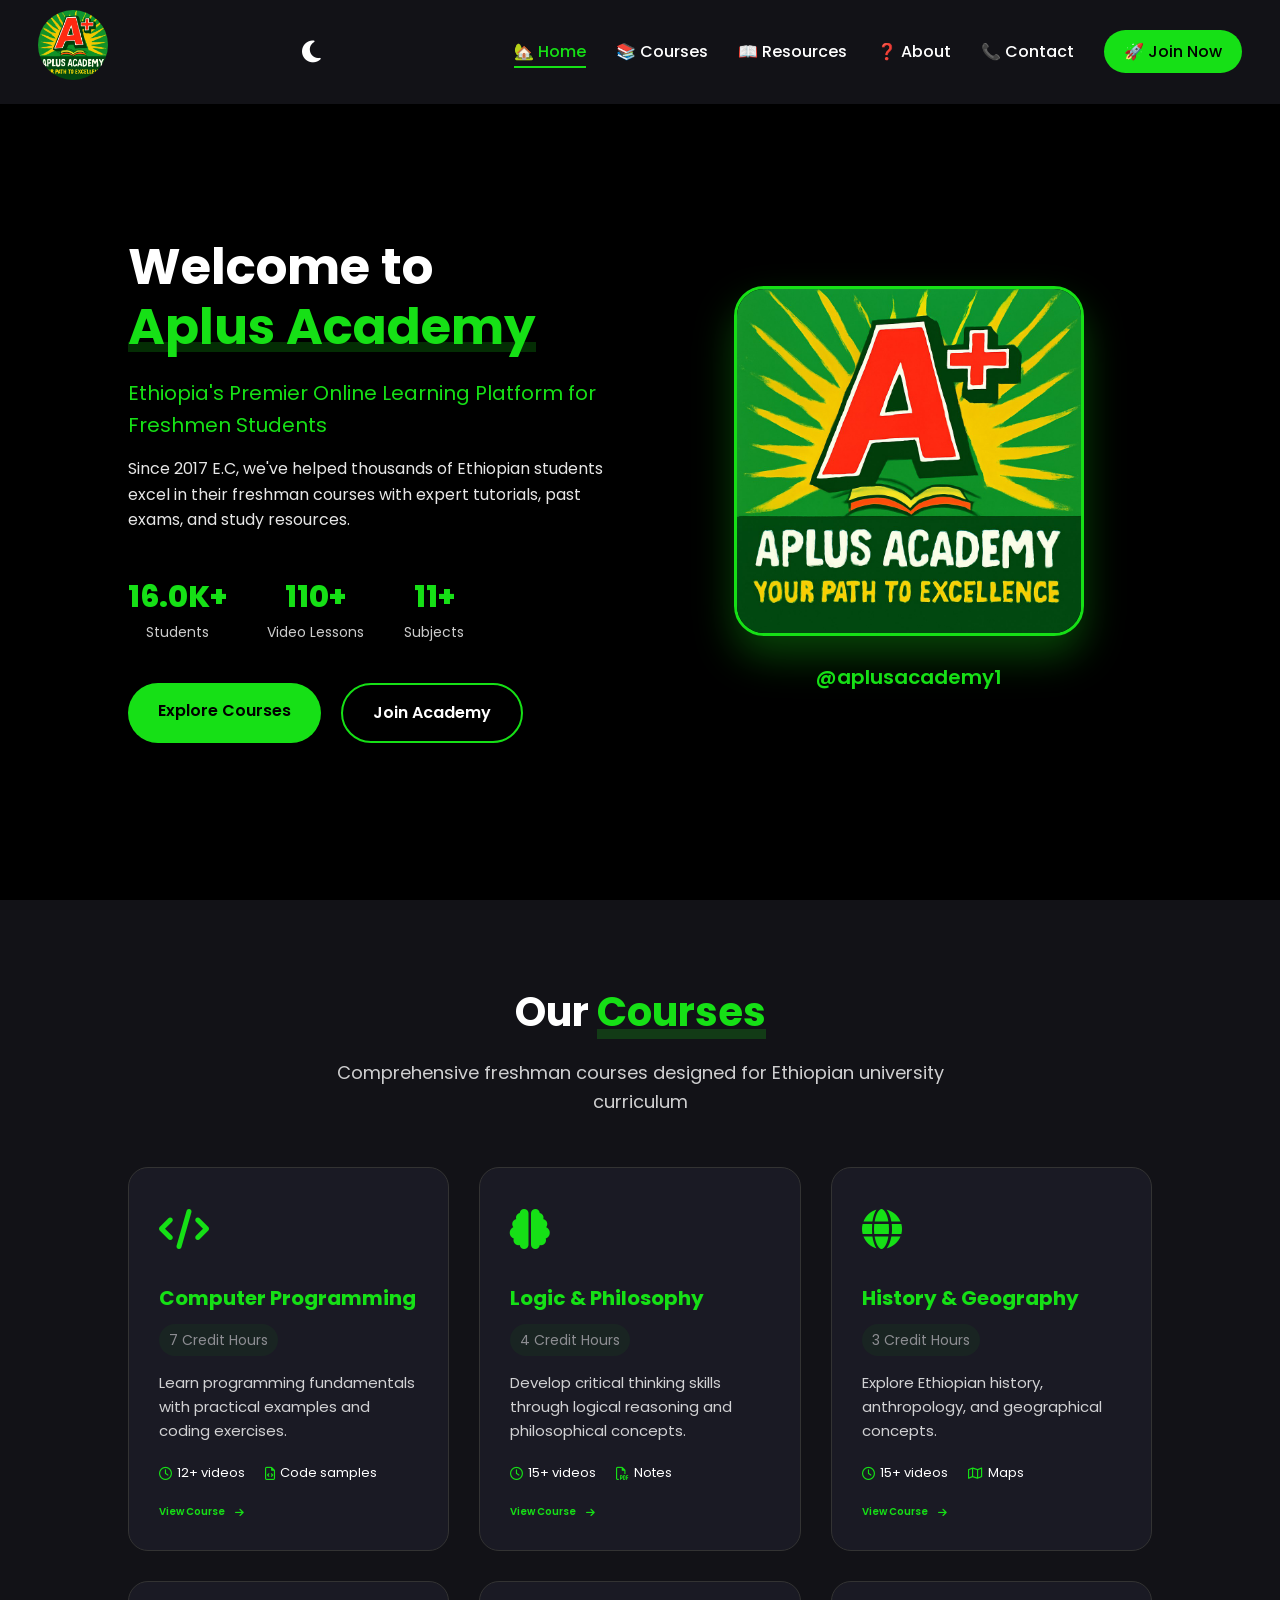
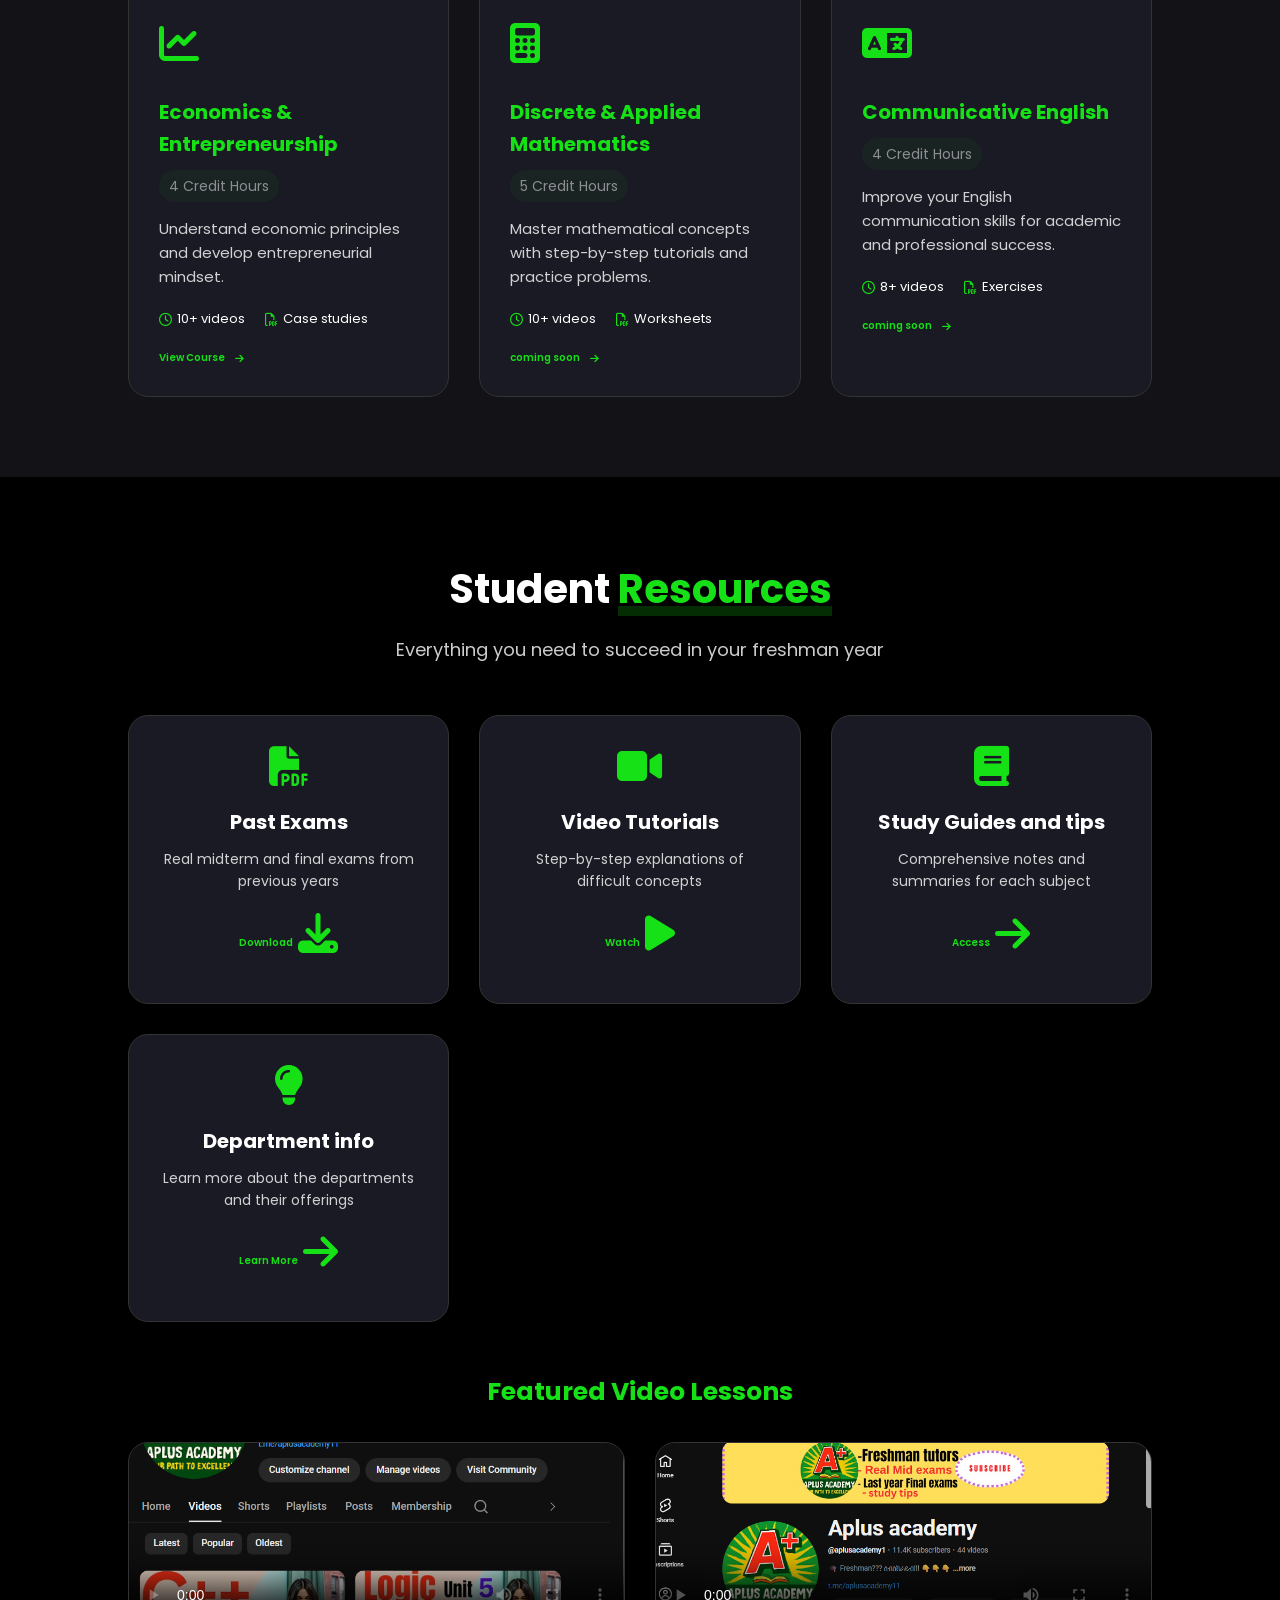
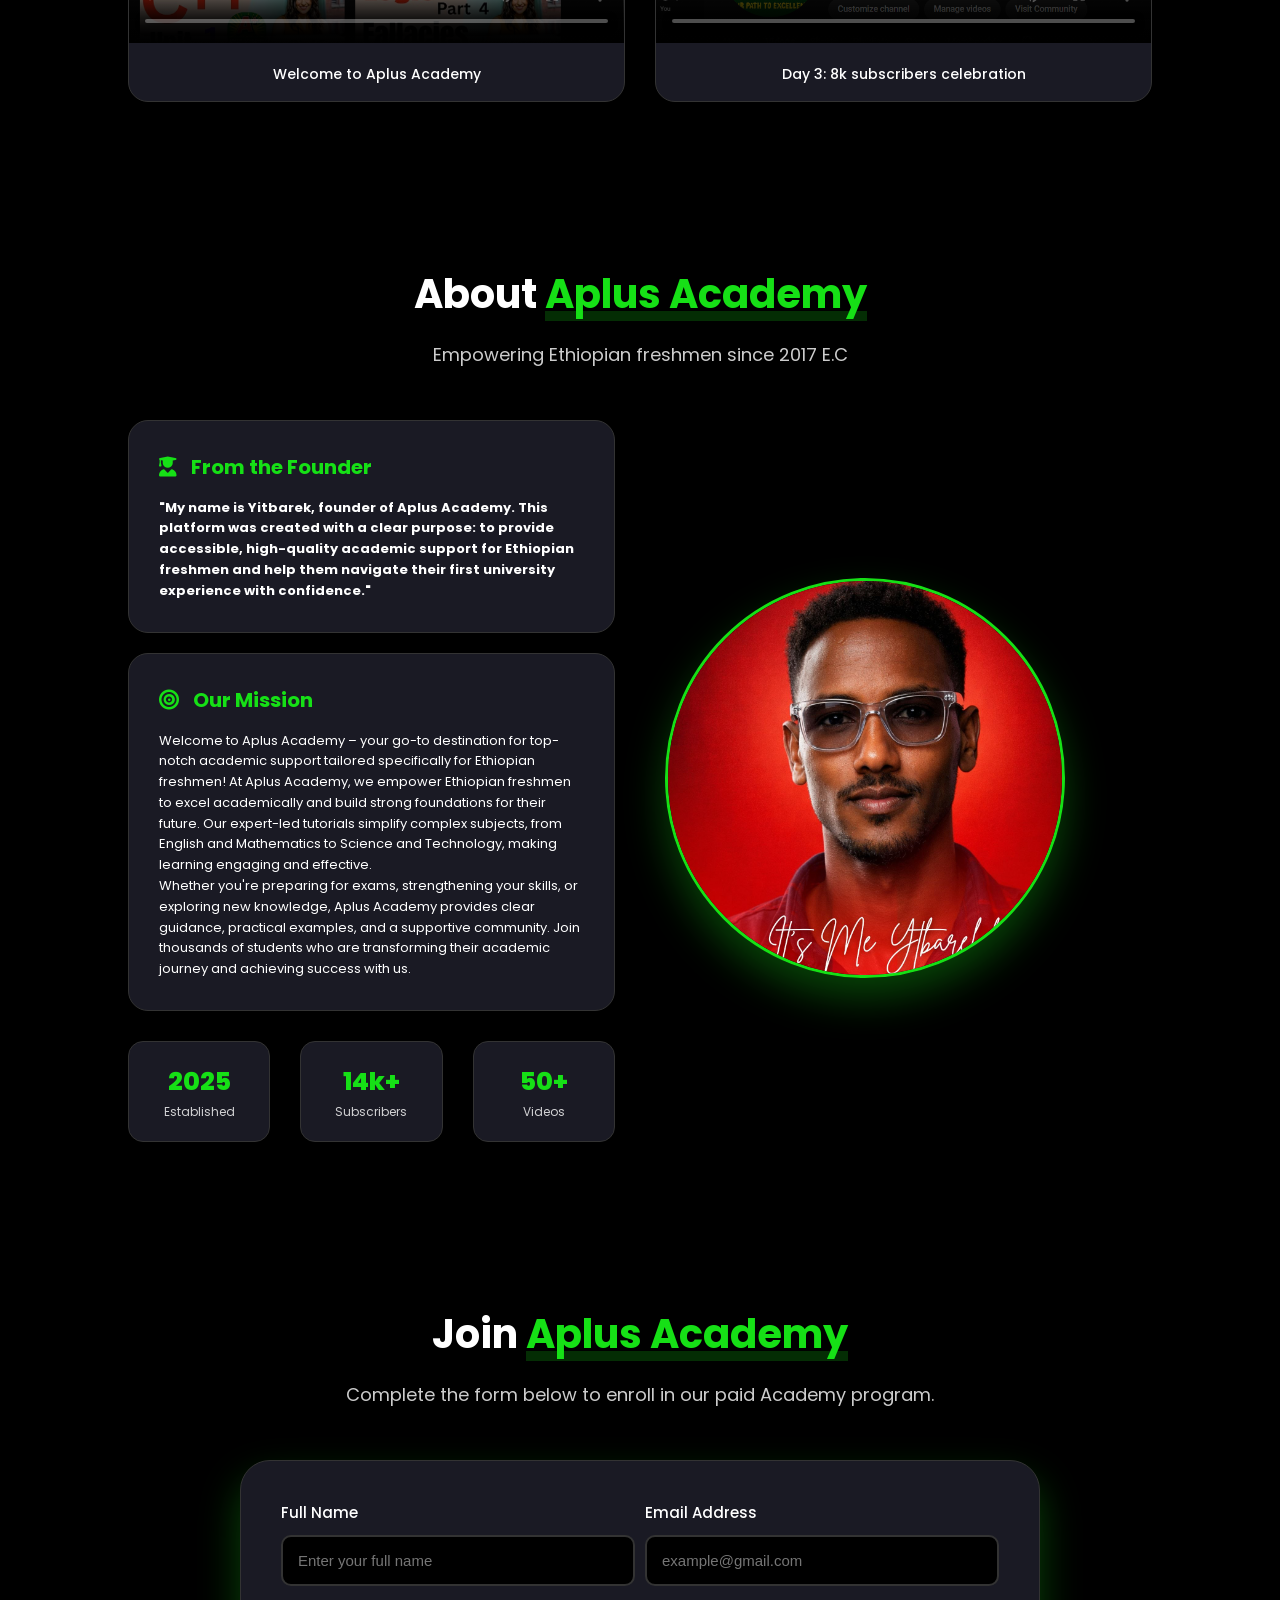
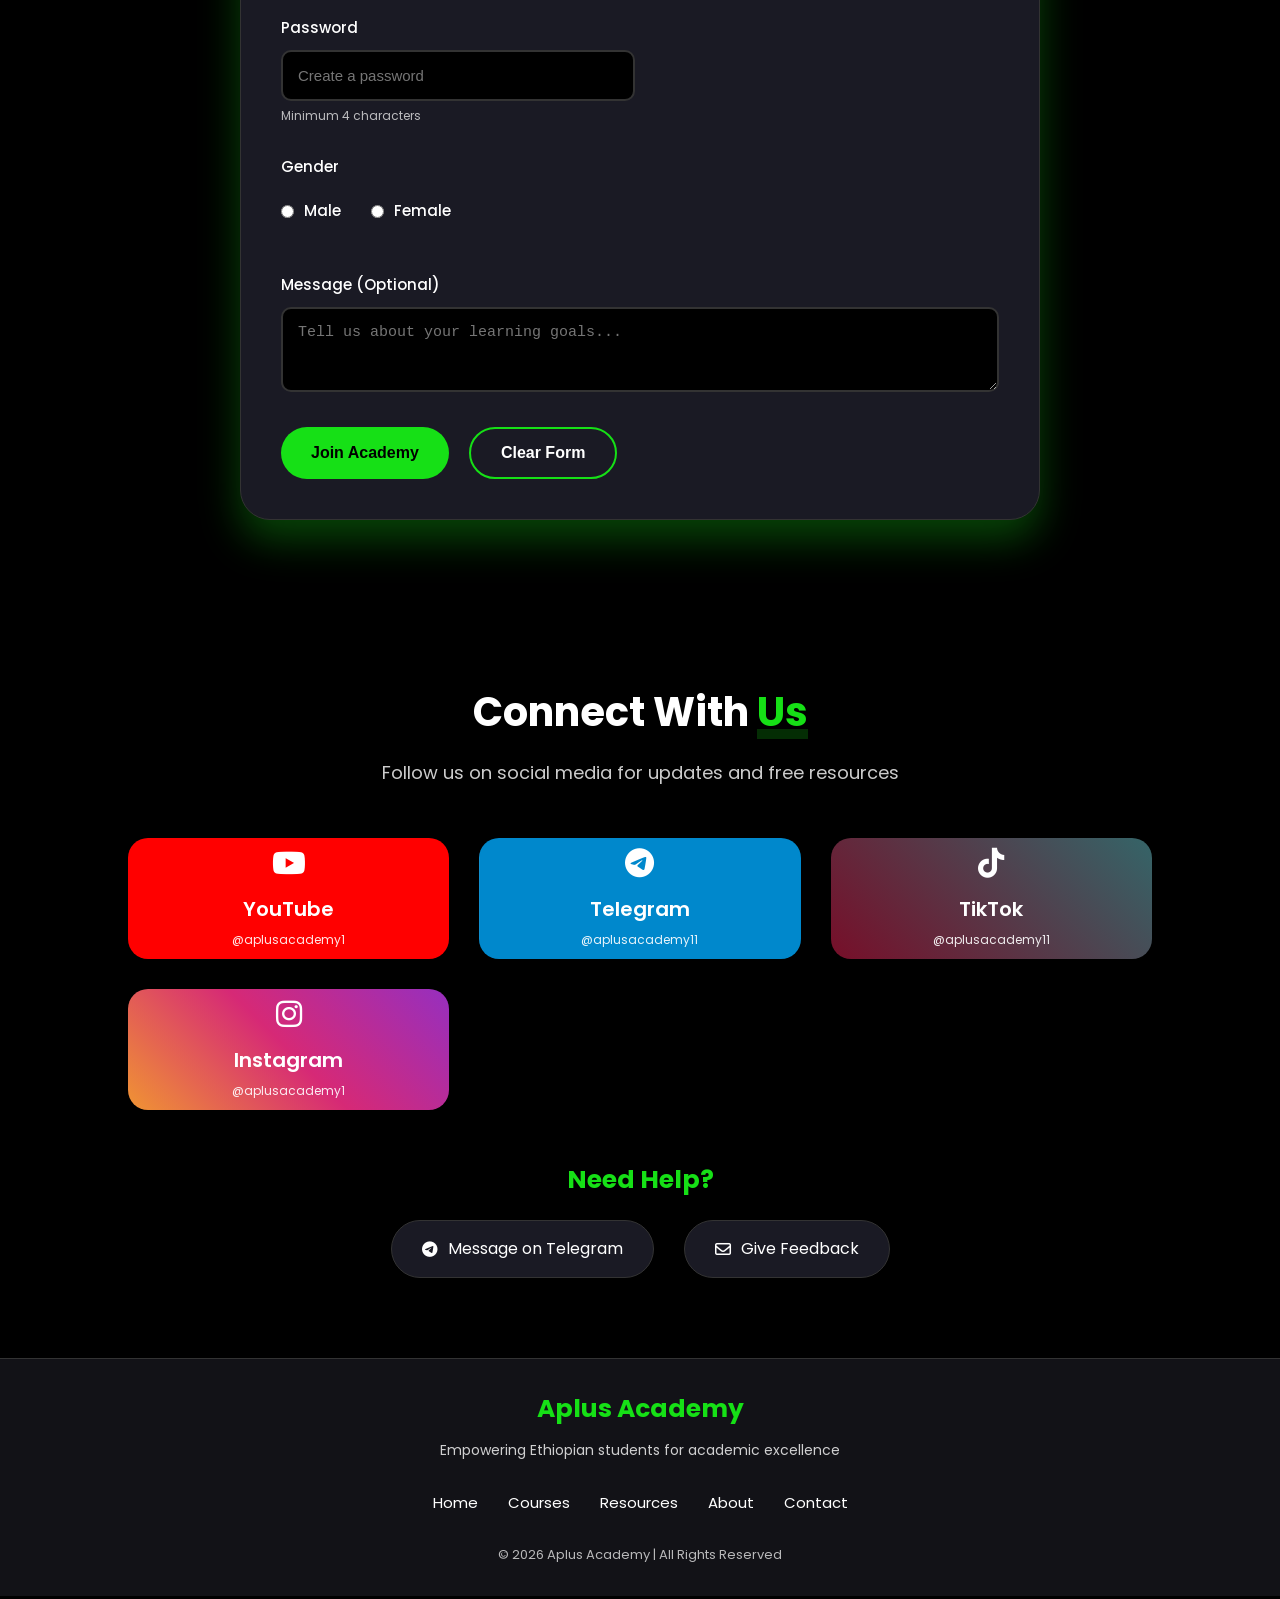
==== index.html @ 4f50a4da "resolve merge conflict in index.html" ====
<!doctype html>
<html lang="en">
  <head>
    <meta charset="UTF-8" />
    <meta name="viewport" content="width=device-width, initial-scale=1.0" />
    <meta property="og:type" content="website" />
    <meta
      name="description"
      content="Aplus Academy provides Ethiopian freshman courses, past exam papers, video tutorials, and study guides to help university students succeed."
    />
    <meta
      property="og:url"
      content="https://yitbarek.github.io/Aplus-Academy/"
    />
    <meta property="og:site_name" content="Aplus Academy" />
    <meta
      property="og:title"
      content="Aplus Academy | Ethiopian Online Learning"
    />
    <meta
      property="og:description"
      content="Empowering Ethiopian freshmen with quality education, tutorials, and exam prep"
    />
    <meta
      property="og:image"
      content="https://yitbarek.github.io/Aplus-Academy/Logo.jpg"
    />
    <title>
      Aplus Academy | Ethiopian Freshman Courses, Past Exams & Tutorials
    </title>
    <!-- CSS Files -->
    <link rel="stylesheet" href="style.css" />
    <link
      rel="stylesheet"
      href="https://cdnjs.cloudflare.com/ajax/libs/font-awesome/6.4.0/css/all.min.css"
    />
    <link rel="preconnect" href="https://cdnjs.cloudflare.com" />
    <link rel="icon" type="image/png" sizes="32x32" href="Logo.webp" />
    <link rel="icon" type="image/webp" sizes="16x16" href="Logo.webp" />
    <link rel="preload" as="image" href="Logo.webp" />
    <link rel="canonical" href="https://yitbarek.github.io/Aplus-Academy/" />
  </head>

  <body>
    <!-- HEADER -->

    <header class="header">
      <a
      href="https://aplusacademy1.netlify.app/"
      class="logo"
    >
      <img src="Logo.webp" alt="Aplus Academy Logo" />
    </a>

      <!-- Theme Toggle (Moon/Sun) -->
      <i
        class="fa-solid fa-moon"
        id="theme-toggle"
        title="Toggle dark mode"
        aria-label="Toggle dark mode"
        role="button"
      ></i>

      <!-- Navigation Menu -->
      <nav class="navbar">
        <ul>
          <li><a href="#home" class="active">🏡 Home</a></li>
          <li><a href="#courses">📚 Courses</a></li>
          <li><a href="#resources">📖 Resources</a></li>
          <li><a href="#about">❓ About</a></li>
          <li><a href="#contact">📞 Contact</a></li>
          <li><a href="#register" class="nav-cta">🚀 Join Now</a></li>
        </ul>
      </nav>

      <!-- Mobile Menu Button (Hamburger) -->
      <div id="menu-btn">
        <span></span>
        <span></span>
        <span></span>
      </div>
    </header>

    
    <!-- MAIN CONTENT -->
    <main>
      <!-- HOME / HERO SECTION -->
      <section id="home" class="hero-section reveal">
        <div class="hero-content reveal">
          <div class="hero-text">
            <h1>Welcome to <span class="highlight">Aplus Academy</span></h1>
            <p class="hero-subtitle">
              Ethiopia's Premier Online Learning Platform for Freshmen Students
            </p>
            <p class="hero-description">
              Since 2017 E.C, we've helped thousands of Ethiopian students excel
              in their freshman courses with expert tutorials, past exams, and
              study resources.
            </p>

            <!-- Stats / Quick Facts -->
            <div class="hero-stats">
              <div class="stat-item">
                <span class="stat-number counter" data-target="15000">0</span>
                <span class="stat-label">Students</span>
              </div>
              <div class="stat-item">
                <span class="stat-number counter" data-target="100">0</span>
                <span class="stat-label">Video Lessons</span>
              </div>

              <div class="stat-item">
                <span class="stat-number counter" data-target="10">0</span>
                <span class="stat-label">Subjects</span>
              </div>
            </div>

            <!-- CTA Buttons -->
            <div class="hero-buttons">
              <a href="#courses" class="btn btn-primary">Explore Courses</a>
              <a href="#register" class="btn btn-outline">Join Academy</a>
            </div>
          </div>

          <div class="hero-image reveal">
            <img
              src="Logo.webp"
              alt="Aplus Academy Logo"
              loading="lazy"
              class="hero-logo"
            />
            <div class="social-handle">@aplusacademy1</div>
          </div>
        </div>
      </section>

      <!-- COURSES SECTION - Card Based -->
      <section id="courses" class="courses-section reveal">
        <div class="section-header">
          <h2>Our <span class="highlight">Courses</span></h2>
          <p class="section-subtitle">
            Comprehensive freshman courses designed for Ethiopian university
            curriculum
          </p>
        </div>

        <div class="courses-grid reveal">
          <!-- Course Card 1 -->
          <div class="course-card">
            <div class="course-icon">
              <i class="fa-solid fa-code"></i>
            </div>
            <h3>Computer Programming</h3>
            <p class="credit-hours">7 Credit Hours</p>
            <p class="course-description">
              Learn programming fundamentals with practical examples and coding
              exercises.
            </p>
            <div class="course-meta">
              <span><i class="fa-regular fa-clock"></i> 12+ videos</span>
              <span><i class="fa-regular fa-file-code"></i> Code samples</span>
            </div>
            <a
              href="https://youtube.com/playlist?list=PLw0Js0Bn4IfO5AZUluZqRQ9CFDypty_GI&si=jQeeFZsEEXOepOcu"
              class="course-link"
              target="_blank"
              class="course-link"
              >View Course <i class="fa-solid fa-arrow-right"></i
            ></a>
          </div>

          <!-- Course Card 2 -->
          <div class="course-card">
            <div class="course-icon">
              <i class="fa-solid fa-brain"></i>
            </div>
            <h3>Logic & Philosophy</h3>
            <p class="credit-hours">4 Credit Hours</p>
            <p class="course-description">
              Develop critical thinking skills through logical reasoning and
              philosophical concepts.
            </p>
            <div class="course-meta">
              <span><i class="fa-regular fa-clock"></i> 15+ videos</span>
              <span><i class="fa-regular fa-file-pdf"></i> Notes</span>
            </div>
            <a
              href="https://youtube.com/playlist?list=PLw0Js0Bn4IfNa8qnJvjEOlfxfQe6q-qXu&si=LKs5VlsND6KqrzS8"
              class="course-link"
              target="_blank"
              class="course-link"
              >View Course <i class="fa-solid fa-arrow-right"></i
            ></a>
          </div>

          <!-- Course Card 3 -->
          <div class="course-card">
            <div class="course-icon">
              <i class="fa-solid fa-globe"></i>
            </div>
            <h3>History & Geography</h3>
            <p class="credit-hours">3 Credit Hours</p>
            <p class="course-description">
              Explore Ethiopian history, anthropology, and geographical
              concepts.
            </p>
            <div class="course-meta">
              <span><i class="fa-regular fa-clock"></i> 15+ videos</span>
              <span><i class="fa-regular fa-map"></i> Maps</span>
            </div>
            <a
              href="https://youtube.com/playlist?list=PLw0Js0Bn4IfPj8GOYd6bHkwup294BzD4p&si=KQJH27TGVrw775vE"
              class="course-link"
              target="_blank"
              class="course-link"
              >View Course <i class="fa-solid fa-arrow-right"></i
            ></a>
          </div>

          <!-- Course Card 4 -->
          <div class="course-card">
            <div class="course-icon">
              <i class="fa-solid fa-chart-line"></i>
            </div>
            <h3>Economics & Entrepreneurship</h3>
            <p class="credit-hours">4 Credit Hours</p>
            <p class="course-description">
              Understand economic principles and develop entrepreneurial
              mindset.
            </p>
            <div class="course-meta">
              <span><i class="fa-regular fa-clock"></i> 10+ videos</span>
              <span><i class="fa-regular fa-file-pdf"></i> Case studies</span>
            </div>
            <a
              href="https://youtube.com/playlist?list=PLw0Js0Bn4IfNJFhAatRe0maGTkNLUc2Me&si=8SPVWNPnyRSdlze3"
              class="course-link"
              target="_blank"
              class="course-link"
              >View Course <i class="fa-solid fa-arrow-right"></i
            ></a>
          </div>
          <!-- Course Card 5 -->
          <div class="course-card">
            <div class="course-icon">
              <i class="fa-solid fa-calculator"></i>
            </div>
            <h3>Discrete & Applied Mathematics</h3>
            <p class="credit-hours">5 Credit Hours</p>
            <p class="course-description">
              Master mathematical concepts with step-by-step tutorials and
              practice problems.
            </p>
            <div class="course-meta">
              <span><i class="fa-regular fa-clock"></i> 10+ videos</span>
              <span><i class="fa-regular fa-file-pdf"></i> Worksheets</span>
            </div>
            <a href="#" class="course-link"
              >coming soon <i class="fa-solid fa-arrow-right"></i
            ></a>
          </div>

          <!-- Course Card 6 -->
          <div class="course-card">
            <div class="course-icon">
              <i class="fa-solid fa-language"></i>
            </div>
            <h3>Communicative English</h3>
            <p class="credit-hours">4 Credit Hours</p>
            <p class="course-description">
              Improve your English communication skills for academic and
              professional success.
            </p>
            <div class="course-meta">
              <span><i class="fa-regular fa-clock"></i> 8+ videos</span>
              <span><i class="fa-regular fa-file-pdf"></i> Exercises</span>
            </div>
            <a href="#" class="course-link"
              >coming soon <i class="fa-solid fa-arrow-right"></i
            ></a>
          </div>
        </div>
      </section>

      <!-- RESOURCES SECTION -->
      <section id="resources" class="resources-section reveal">
        <div class="section-header reveal">
          <h2>Student <span class="highlight">Resources</span></h2>
          <p class="section-subtitle">
            Everything you need to succeed in your freshman year
          </p>
        </div>

        <div class="resources-grid">
          <div class="resource-card">
            <i class="fa-solid fa-file-pdf"></i>
            <h3>Past Exams</h3>
            <p>Real midterm and final exams from previous years</p>
            <a
              href="https://t.me/aplusacademy11"
              class="resource-link"
              target="_blank"
              rel="noopener noreferrer"
              >Download <i class="fa-solid fa-download"></i
            ></a>
          </div>

          <div class="resource-card">
            <i class="fa-solid fa-video"></i>
            <h3>Video Tutorials</h3>
            <p>Step-by-step explanations of difficult concepts</p>
            <a
              href="https://www.youtube.com/@aplusacademy1"
              class="resource-link"
              target="_blank"
              rel="noopener noreferrer"
              >Watch <i class="fa-solid fa-play"></i
            ></a>
          </div>

          <div class="resource-card">
            <i class="fa-solid fa-book"></i>
            <h3>Study Guides and tips</h3>
            <p>Comprehensive notes and summaries for each subject</p>
            <a
              href="https://youtube.com/playlist?list=PLw0Js0Bn4IfMDHY6qtVNs17WYCBOGrHNe&si=e8JtS8nincWuOdPE"
              class="resource-link"
              target="_blank"
              rel="noopener noreferrer"
              >Access <i class="fa-solid fa-arrow-right"></i
            ></a>
          </div>

          <div class="resource-card">
            <i class="fa-solid fa-lightbulb"></i>
            <h3>Department info</h3>
            <p>Learn more about the departments and their offerings</p>
            <a
              href="https://youtu.be/vS1-eEw9PeQ?si=XCju5PRM4M5JLA41"
              class="resource-link"
              >Learn More <i class="fa-solid fa-arrow-right"></i
            ></a>
          </div>
        </div>
    <!-- sample videos -->
        <div class="video-showcase reveal">
          <h3>Featured Video Lessons</h3>
          <div class="video-gallery">
        
            <div class="video-card">
              <video controls poster="cover2.webp">
                <source src="./video.mp4" type="video/mp4" />
              </video>
              <p>Welcome to Aplus Academy</p>
            </div>
            <div class="video-card">
              <video controls poster="A+ cover.webp">
                <source src="./day 3 video.mp4" type="video/mp4" />
              </video>
              <p>Day 3: 8k subscribers celebration</p>
            </div>
        
          </div>
        </div>
      </section>

      <!-- ABOUT SECTION -->
      <section id="about" class="about-section reveal">
        <div class="section-header">
          <h2>About <span class="highlight">Aplus Academy</span></h2>
          <p class="section-subtitle">
            Empowering Ethiopian freshmen since 2017 E.C
          </p>
        </div>

        <div class="about-content">
          <div class="about-text">
            <div class="founder-card">
              <h3>
                <i class="fa-solid fa-user-graduate"></i> From the Founder
              </h3>
              <p>
                <strong>
                  "My name is Yitbarek, founder of Aplus Academy. This platform was created with a clear purpose: to provide accessible, high-quality academic support for Ethiopian freshmen and help them navigate their first university experience with confidence."
                </strong>
              </p>
            </div>

         <div class="mission-card">
              <h3><i class="fa-solid fa-bullseye"></i> Our Mission</h3>
              <p>
                Welcome to Aplus Academy – your go-to destination for top-notch
                academic support tailored specifically for Ethiopian freshmen!
                At Aplus Academy, we empower Ethiopian freshmen to excel
                academically and build strong foundations for their future. Our
                expert-led tutorials simplify complex subjects, from English and
                Mathematics to Science and Technology, making learning engaging
                and effective.
              </p>
              <p>
                Whether you're preparing for exams, strengthening your skills,
                or exploring new knowledge, Aplus Academy provides clear
                guidance, practical examples, and a supportive community. Join
                thousands of students who are transforming their academic
                journey and achieving success with us.
              </p>
            </div>

            <div class="stats-mini reveal">
              <div class="stat-mini-item">
                <span class="stat-mini-number">2025</span>
                <span class="stat-mini-label">Established</span>
              </div>
              <div class="stat-mini-item">
                <span class="stat-mini-number">14k+</span>
                <span class="stat-mini-label">Subscribers</span>
              </div>
              <div class="stat-mini-item">
                <span class="stat-mini-number">50+</span>
                <span class="stat-mini-label">Videos</span>
              </div>
            </div>
          </div>

          <div class="about-image">
            <img
              src="profile.webp"
              alt="Yitbarek - Founder of Aplus Academy"
              loading="lazy"
            />
          </div>
        </div>
      </section>

      <!-- REGISTRATION / CONTACT SECTION -->
      <section id="register" class="registration-section reveal">
        <div class="section-header">
          <h2>Join <span class="highlight">Aplus Academy</span></h2>
          <p class="section-subtitle">
            Complete the form below to enroll in our paid Academy program.
          </p>
        </div>

        <div class="form-container">
          <form id="registration-form">
            <div class="form-row">
              <div class="form-group">
                <label for="name">Full Name</label>
                <input
                  type="text"
                  id="name"
                  name="name"
                  placeholder="Enter your full name"
                  required
                />
              </div>
              <div class="form-group">
                <label for="email">Email Address</label>
                <input
                  type="email"
                  id="email"
                  name="email"
                  placeholder="example@gmail.com"
                  required
                />
              </div>
            </div>

            <div class="form-row">
              <div class="form-group">
                <label for="password">Password</label>
                <input
                  type="password"
                  id="password"
                  name="password"
                  placeholder="Create a password"
                  minlength="4"
                  required
                />
                <small>Minimum 4 characters</small>
              </div>
            </div>

            <div class="form-row">
              <div class="form-group">
                <label>Gender</label>
                <div class="radio-group">
                  <label
                    ><input type="radio" name="gender" value="male" required />
                    Male</label
                  >
                  <label
                    ><input
                      type="radio"
                      name="gender"
                      value="female"
                      required
                    />
                    Female</label
                  >
                </div>
              </div>
            </div>

            <div class="form-group">
              <label for="message">Message (Optional)</label>
              <textarea
                id="message"
                rows="3"
                placeholder="Tell us about your learning goals..."
              ></textarea>
            </div>

            <div class="button-group">
              <button type="submit" class="btn btn-primary">
                Join Academy
              </button>
              <button type="reset" class="btn btn-outline">Clear Form</button>
            </div>
          </form>
        </div>
      </section>

      <!-- CONTACT / SOCIAL SECTION -->
      <section id="contact" class="contact-section reveal">
        <div class="section-header">
          <h2>Connect With <span class="highlight">Us</span></h2>
          <p class="section-subtitle">
            Follow us on social media for updates and free resources
          </p>
        </div>

        <div class="social-grid">
          <a
            href="http://www.youtube.com/@aplusacademy1"
            target="_blank"
            rel="noopener noreferrer"
            class="social-card youtube"
          >
            <i class="fab fa-youtube"></i>
            <span>YouTube</span>
            <small>@aplusacademy1</small>
          </a>

          <a
            href="https://t.me/aplusacademy11"
            target="_blank"
            rel="noopener noreferrer"
            class="social-card telegram"
          >
            <i class="fab fa-telegram-plane"></i>
            <span>Telegram</span>
            <small>@aplusacademy11</small>
          </a>

          <a
            href="https://www.tiktok.com/@aplusacademy11"
            target="_blank"
            rel="noopener noreferrer"
            class="social-card tiktok"
          >
            <i class="fab fa-tiktok"></i>
            <span>TikTok</span>
            <small>@aplusacademy11</small>
          </a>

          <a
            href= #"
            target="_blank"
            rel="noopener noreferrer"
            class="social-card instagram"
          >
            <i class="fab fa-instagram"></i>
            <span>Instagram</span>
            <small>@aplusacademy1</small>
          </a>
        </div>

        <!-- Quick Contact -->
        <div class="quick-contact reveal">
          <h3>Need Help?</h3>
          <div class="contact-links">
            <a href="https://t.me/Yitbarek_2" class="contact-link">
              <i class="fab fa-telegram"></i> Message on Telegram
            </a>
            <a href="mailto:ykifleyohans@gmail.com" class="contact-link">
              <i class="fa-regular fa-envelope"></i> Give Feedback
            </a>
          </div>
        </div>
      </section>
    </main>

    <!-- FOOTER -->
    <footer>
      <div class="footer-content reveal">
        <div class="footer-logo">
          <h3>Aplus Academy</h3>
          <p>Empowering Ethiopian students for academic excellence</p>
        </div>
        <div class="footer-links">
          <a href="#home">Home</a>
          <a href="#courses">Courses</a>
          <a href="#resources">Resources</a>
          <a href="#about">About</a>
          <a href="#contact">Contact</a>
        </div>
        <div class="footer-copyright">
          <p>&copy; 2026 Aplus Academy | All Rights Reserved</p>
        </div>
      </div>
    </footer>

    <!-- JavaScript -->
    <script src="script.js" defer></script>
    <script type="application/ld+json">
      {
        "@context": "https://schema.org",
        "@type": "EducationalOrganization",
        "name": "Aplus Academy",
        "url": "https://yitbarek.github.io/Aplus-Academy/",
        "description": "Ethiopian online learning platform for freshman university students",
        "sameAs": [
          "https://www.youtube.com/@aplusacademy1",
          "https://t.me/aplusacademy11"
        ]
      }
    </script>
  </body>
</html>
---- style.css ----
@import url("https://fonts.googleapis.com/css2?family=Poppins:wght@300;400;500;600;700;800&display=swap");

/* CSS VARIABLES / THEME */
:root {
  --bg: #000;
  --text: #fff;
  --primary: #16e016;
  --primary-dark: #0ca00c;
  --primary-light: #84f084;
  --nav-bg: #121217;
  --card-bg: #1a1a24;
  --border-color: #333;
  --cl-yellow: #f1c40f;
  --shadow: 0 10px 30px rgba(22, 224, 22, 0.2);
  --shadow-lg: 0 20px 40px rgba(22, 224, 22, 0.3);
  --transition: all 0.3s ease;
}

body.light {
  --bg: #e5e5c6;
  --text: #222;
  --nav-bg: #e5e5c6;
  --card-bg: #ffffff;
  --border-color: #ddd;
  --shadow: 0 10px 30px rgba(0, 0, 0, 0.1);
  --shadow-lg: 0 20px 40px rgba(0, 0, 0, 0.15);
}

/* GLOBAL RESET & BASE */
*,
*::before,
*::after {
  margin: 0;
  padding: 0;
  box-sizing: border-box;
}

html {
  font-size: 62.5%;
  scroll-behavior: smooth;
  scroll-padding-top: 80px; /* to Prevent header from covering content */
}

body {
  width: 100%;
  background: var(--bg);
  color: var(--text);
  font-family: "Poppins", sans-serif;
  line-height: 1.6;
  padding-top: 80px;
  transition:
    background-color 0.3s ease,
    color 0.3s ease;
}

/* HEADER & NAVIGATION */
.header {
  position: fixed;
  top: 0;
  left: 0;
  right: 0;
  width: 100%;
  padding: 1rem 3%;
  display: flex;
  align-items: center;
  justify-content: space-between;
  background-color: var(--nav-bg);
  z-index: 1000;
  box-shadow: 0 2px 20px var(--shadow);
  transition: background-color 0.3s ease;
}

.logo {
  font-size: 3rem;
  text-decoration: none;
  font-weight: 900;
  color: var(--primary);
  cursor: pointer;
  transition: transform 0.5s ease;
}

.logo:hover {
  transform: scale(1.1);
}

.logo img {
  height: 70px;
  width: auto;
  object-fit: contain;
  transition: 0.3s ease;
  border-radius: 50%;
}

.logo img:hover {
  transform: scale(1.05);
}
@media (max-width: 600px) {
  .logo img {
    height: 35px;
  }
}

#theme-toggle {
  font-size: 2.5rem;
  color: var(--text);
  cursor: pointer;
  transition: var(--transition);
  margin: 0 2rem;
}

#theme-toggle:hover {
  color: var(--primary);
  transform: rotate(20deg) scale(1.1);
}

/* Desktop Navigation */
.navbar ul {
  display: flex;
  list-style: none;
  align-items: center;
  gap: 3rem;
}

.navbar a {
  color: var(--text);
  text-decoration: none;
  font-size: 1.6rem;
  font-weight: 500;
  transition: var(--transition);
  position: relative;
}

.navbar a::after {
  content: "";
  position: absolute;
  bottom: -5px;
  left: 0;
  width: 0;
  height: 2px;
  background: var(--primary);
  transition: var(--transition);
}

.navbar a:hover::after,
.navbar a.active::after {
  width: 100%;
}

.navbar a:hover,
.navbar a.active {
  color: var(--primary);
}

.nav-cta {
  background: var(--primary);
  color: #000 !important;
  padding: 1rem 2rem !important;
  border-radius: 3rem;
  font-weight: 600;
}

.nav-cta:hover {
  background: var(--primary-dark);
  transform: translateY(-2px);
  box-shadow: var(--shadow);
}

.nav-cta::after {
  display: none;
}

/* Mobile Menu Button */
#menu-btn {
  display: none;
  flex-direction: column;
  cursor: pointer;
  z-index: 1001;
}

#menu-btn span {
  display: block;
  width: 30px;
  height: 3px;
  background: var(--text);
  margin: 4px 0;
  border-radius: 2px;
  transition: var(--transition);
}

#menu-btn.open span:nth-child(1) {
  transform: rotate(45deg) translate(8px, 8px);
}

#menu-btn.open span:nth-child(2) {
  opacity: 0;
}

#menu-btn.open span:nth-child(3) {
  transform: rotate(-45deg) translate(8px, -8px);
}

/* MOBILE RESPONSIVE NAV*/
@media (max-width: 990px) {
  .header {
    padding: 1rem 5%;
  }

  #menu-btn {
    display: flex;
  }

  #theme-toggle {
    margin: 0 1rem;
  }

  .navbar {
    position: fixed;
    top: 60px;
    right: -100%;
    width: 280px;
    height: calc(100vh - 61px);
    background: var(--nav-bg);
    padding: 2rem;
    transition: 0.4s ease;
    border-left: 2px solid var(--primary);
    border-bottom: 1px dashed var(--primary);
    box-shadow: -5px 0 30px var(--shadow);
  }

  .navbar.active {
    right: 0;
  }

  .navbar ul {
    flex-direction: column;
    gap: 2rem;
    align-items: start;
  }

  .navbar li {
    width: 100%;
  }

  .navbar a {
    display: block;
    padding: 1rem;
    font-size: 1.8rem;
  }

  .navbar a::after {
    bottom: 0;
  }

  .nav-cta {
    text-align: center;
  }
}

/* Reveal Animations */
.reveal {
  opacity: 0;
  transform: translateY(40px);
  transition: all 0.6s ease;
}

.reveal.active {
  opacity: 1;
  transform: translateY(0);
}

/*SECTION HEADERS*/
section {
  padding: 8rem 10%;
}

.section-header {
  text-align: center;
  margin-bottom: 5rem;
}

.section-header h2 {
  font-size: 4rem;
  font-weight: 700;
  margin-bottom: 1.5rem;
}

.highlight {
  color: var(--primary);
  position: relative;
  display: inline-block;
}

.highlight::after {
  content: "";
  position: absolute;
  bottom: 5px;
  left: 0;
  width: 100%;
  height: 10px;
  background: var(--primary);
  opacity: 0.2;
  z-index: -1;
}

.section-subtitle {
  font-size: 1.8rem;
  color: var(--text);
  opacity: 0.8;
  max-width: 700px;
  margin: 0 auto;
}

/* HERO SECTION */
.hero-section {
  min-height: calc(100vh - 80px);
  display: flex;
  align-items: center;
}

.hero-content {
  display: grid;
  grid-template-columns: 1fr 1fr;
  gap: 5rem;
  align-items: center;
}

.hero-text h1 {
  font-size: 5rem;
  font-weight: 700;
  line-height: 1.2;
  margin-bottom: 2rem;
}

.hero-subtitle {
  font-size: 2rem;
  margin-bottom: 1.5rem;
  color: var(--primary);
}

.hero-description {
  font-size: 1.6rem;
  margin-bottom: 3rem;
  opacity: 0.9;
}

.hero-stats {
  display: flex;
  gap: 4rem;
  margin: 4rem 0;
}

.stat-item {
  text-align: center;
}

.stat-number {
  display: block;
  font-size: 3rem;
  font-weight: 800;
  color: var(--primary);
}

.stat-label {
  font-size: 1.4rem;
  opacity: 0.8;
}

.hero-buttons {
  display: flex;
  gap: 2rem;
}

.btn {
  display: inline-block;
  padding: 1.5rem 3rem;
  font-size: 1.6rem;
  font-weight: 600;
  text-decoration: none;
  border-radius: 5rem;
  transition: var(--transition);
  cursor: pointer;
  border: none;
}

.btn-primary {
  background: var(--primary);
  color: #000;
}
.btn-primary:hover,
.btn-primary:active {
  background: var(--primary-dark);
  transform: translateY(-3px);
  box-shadow: var(--shadow-lg);
  transition: all 1s ease;
}
.btn-primary:hover {
  background: var(--primary-dark);
  transform: translateY(-3px);
  box-shadow: var(--shadow-lg);
}

.btn-outline {
  background: transparent;
  color: var(--text);
  border: 2px solid var(--primary);
}

.btn-outline:hover,
.btn-outline:active {
  background: var(--primary);
  color: #000;
  transform: translateY(-3px);
  transition: all 1s ease;
}
.btn-outline:hover {
  background: var(--primary);
  color: #000;
  transform: translateY(-3px);
}

.hero-image {
  text-align: center;
}

.hero-logo {
  width: 100%;
  max-width: 350px;
  border-radius: 30px;
  box-shadow: var(--shadow-lg);
  border: 3px solid var(--primary);
  transition: var(--transition);
}

.hero-logo:hover {
  transform: scale(1.05);
  box-shadow: 0 30px 50px var(--primary);
}

.social-handle {
  margin-top: 2rem;
  font-size: 2rem;
  font-weight: 600;
  color: var(--primary);
}

/* COURSES SECTION*/
.courses-section {
  background: var(--nav-bg);
}

.courses-grid {
  display: grid;
  grid-template-columns: repeat(auto-fit, minmax(300px, 1fr));
  gap: 3rem;
}

.course-card {
  background: var(--card-bg);
  border-radius: 20px;
  padding: 3rem;
  transition: var(--transition);
  border: 1px solid var(--border-color);
  position: relative;
  overflow: hidden;
}

.course-card::before {
  content: "";
  position: absolute;
  top: 0;
  left: 0;
  width: 5px;
  height: 0;
  background: var(--primary);
  transition: var(--transition);
}

.course-card:hover,
.course-card:focus-within {
  transform: translateY(-10px);
  box-shadow: var(--shadow-lg);
  border-color: var(--primary);
}

.course-card:hover::before,
.course-card:focus::before {
  height: 100%;
}

.course-icon {
  font-size: 4rem;
  color: var(--primary);
  margin-bottom: 2rem;
}

.course-card h3 {
  font-size: 2rem;
  margin-bottom: 1rem;
  color: var(--primary);
}

.credit-hours {
  font-size: 1.4rem;
  color: var(--text);
  opacity: 0.5;
  margin-bottom: 1.5rem;
  display: inline-block;
  padding: 0.5rem 1rem;
  background: rgba(22, 224, 22, 0.1);
  border-radius: 2rem;
}

.course-description {
  font-size: 1.5rem;
  margin-bottom: 2rem;
  opacity: 0.8;
}

.course-meta {
  display: flex;
  gap: 2rem;
  margin-bottom: 2rem;
  font-size: 1.3rem;
}

.course-meta span {
  display: flex;
  align-items: center;
  gap: 0.5rem;
}

.course-meta i {
  color: var(--primary);
}

.course-link {
  color: var(--primary);
  text-decoration: none;
  font-weight: 600;
  display: inline-flex;
  align-items: center;
  gap: 1rem;
  transition: var(--transition);
}

.course-link:hover {
  gap: 1.5rem;
}

/* RESOURCES SECTION */
.resources-grid {
  display: grid;
  grid-template-columns: repeat(auto-fit, minmax(250px, 1fr));
  gap: 3rem;
  margin-bottom: 5rem;
}

.resource-card {
  background: var(--card-bg);
  padding: 3rem;
  border-radius: 20px;
  text-align: center;
  transition: var(--transition);
  border: 1px solid var(--border-color);
}

.resource-card:hover {
  transform: translateY(-10px) scale(1.02);
  border-color: var(--primary);
  box-shadow: var(--shadow);
}

.resource-card i {
  font-size: 4rem;
  color: var(--primary);
  margin-bottom: 2rem;
}

.resource-card h3 {
  font-size: 2rem;
  margin-bottom: 1rem;
}

.resource-card p {
  font-size: 1.4rem;
  margin-bottom: 2rem;
  opacity: 0.8;
}

.resource-link {
  color: var(--primary);
  text-decoration: none;
  font-weight: 600;
  display: inline-flex;
  align-items: center;
  gap: 0.5rem;
  transition: var(--transition);
}

.resource-link:hover {
  gap: 1rem;
}

/* Video Showcase */
.video-showcase {
  margin-top: 5rem;
}

.video-showcase h3 {
  font-size: 2.5rem;
  text-align: center;
  margin-bottom: 3rem;
  color: var(--primary);
}

.video-gallery {
  display: grid;
  grid-template-columns: repeat(auto-fit, minmax(300px, 1fr));
  gap: 3rem;
}

.video-card {
  background: var(--card-bg);
  border-radius: 20px;
  overflow: hidden;
  border: 1px solid var(--border-color);
  transition: var(--transition);
}

.video-card:hover {
  transform: translateY(-10px);
  border-color: var(--primary);
  box-shadow: var(--shadow);
}

.video-card video {
  width: 100%;
  height: 200px;
  object-fit: cover;
}

.video-card p {
  padding: 1.5rem;
  font-size: 1.4rem;
  text-align: center;
  font-weight: 500;
}

/* ABOUT SECTION */
.about-content {
  display: grid;
  grid-template-columns: 1fr 1fr;
  gap: 5rem;
  align-items: center;
  justify-content: center;
}

.founder-card,
.mission-card {
  font-size: 1.3rem;
  background: var(--card-bg);
  padding: 3rem;
  border-radius: 20px;
  margin-bottom: 2rem;
  border: 1px solid var(--border-color);
  transition: var(--transition);
}

.founder-card:hover,
.mission-card:hover {
  border-color: var(--primary);
  transform: translateX(10px);
  box-shadow: var(--shadow);
}

.founder-card h3,
.mission-card h3 {
  font-size: 2rem;
  color: var(--primary);
  margin-bottom: 1.5rem;
}

.founder-card h3 i,
.mission-card h3 i {
  margin-right: 1rem;
}

.stats-mini {
  display: flex;
  gap: 3rem;
  margin-top: 3rem;
}

.stat-mini-item {
  text-align: center;
  flex: 1;
  background: var(--card-bg);
  padding: 2rem;
  border-radius: 15px;
  border: 1px solid var(--border-color);
}

.stat-mini-number {
  display: block;
  font-size: 2.5rem;
  font-weight: 800;
  color: var(--primary);
}

.stat-mini-label {
  font-size: 1.2rem;
  opacity: 0.8;
}

.about-image {
  position: sticky;
  top: 100px;
}

.about-image img {
  width: 100%;
  max-width: 400px;
  border-radius: 50%;
  border: 3px solid var(--primary);
  box-shadow: var(--shadow-lg);
  transition: var(--transition);
}

.about-image img:hover {
  transform: scale(1.02);
  box-shadow: 0 30px 50px var(--primary);
}

/* REGISTRATION SECTION */
.registration-section {
  background: var(--bg);
}

.form-container {
  max-width: 800px;
  margin: 0 auto;
  background: var(--card-bg);
  padding: 4rem;
  border-radius: 30px;
  box-shadow: var(--shadow-lg);
  border: 1px solid var(--border-color);
}

.form-row {
  display: grid;
  grid-template-columns: 1fr 1fr;
  gap: 1rem;
  margin-bottom: 1rem;
}

.form-group {
  margin-bottom: 2rem;
}

.form-group label {
  display: block;
  margin-bottom: 1rem;
  font-size: 1.5rem;
  font-weight: 500;
}

.form-group input,
.form-group select,
.form-group textarea {
  width: 100%;
  padding: 1.5rem;
  background: var(--bg);
  border: 2px solid var(--border-color);
  border-radius: 10px;
  color: var(--text);
  font-size: 1.5rem;
  transition: var(--transition);
}

.form-group input:focus,
.form-group select:focus,
.form-group textarea:focus {
  outline: none;
  border-color: var(--primary);
  box-shadow: 0 0 20px var(--primary);
}

.form-group small {
  display: block;
  margin-top: 0.5rem;
  font-size: 1.2rem;
  opacity: 0.7;
}

.radio-group {
  display: flex;
  gap: 3rem;
  align-items: center;
  padding: 1rem 0;
}

.radio-group label {
  display: flex;
  align-items: center;
  gap: 1rem;
  font-size: 1.5rem;
  cursor: pointer;
}

.radio-group input[type="radio"] {
  width: auto;
  accent-color: var(--primary);
}

textarea {
  resize: vertical;
}

.button-group {
  display: flex;
  gap: 2rem;
  margin-top: 3rem;
}

/* CONTACT / SOCIAL SECTION */
.social-grid {
  display: grid;
  grid-template-columns: repeat(auto-fit, minmax(250px, 1fr));
  gap: 3rem;
  margin-bottom: 2rem;
}

.social-card {
  display: flex;
  flex-direction: column;
  align-items: center;
  padding: 1rem;
  border-radius: 20px;
  text-decoration: none;
  color: white;
  transition: var(--transition);
  position: relative;
  overflow: hidden;
}

.social-card::before {
  content: "";
  position: absolute;
  top: 0;
  left: 0;
  width: 100%;
  height: 100%;
  background: linear-gradient(45deg, transparent, rgba(255, 255, 255, 0.1));
  transform: translateX(-100%);
  transition: var(--transition);
}

.social-card:hover::before {
  transform: translateX(100%);
}

.social-card:hover {
  transform: translateY(-10px) scale(1.05);
  box-shadow: var(--shadow-lg);
}

.social-card i {
  font-size: 3rem;
  margin-bottom: 1.5rem;
}

.social-card span {
  font-size: 2rem;
  font-weight: 600;
  margin-bottom: 0.5rem;
}

.social-card small {
  font-size: 1.2rem;
  opacity: 0.9;
}

.social-card.youtube {
  background: #ff0000;
}
.social-card.telegram {
  background: #0088cc;
}
.social-card.tiktok {
  background: #000000;
  position: relative;
}
.social-card.tiktok::after {
  content: "";
  position: absolute;
  top: 0;
  left: 0;
  width: 100%;
  height: 100%;
  background: linear-gradient(45deg, #ee1d52, #69c9d0);
  opacity: 0.5;
  z-index: 0;
}
.social-card.tiktok i,
.social-card.tiktok span,
.social-card.tiktok small {
  position: relative;
  z-index: 1;
}
.social-card.instagram {
  background: linear-gradient(45deg, #f09433, #d62976, #962fbf);
}

.quick-contact {
  text-align: center;
  margin-top: 5rem;
}

.quick-contact h3 {
  font-size: 2.5rem;
  margin-bottom: 2rem;
  color: var(--primary);
}

.contact-links {
  display: flex;
  justify-content: center;
  gap: 3rem;
  flex-wrap: wrap;
}

.contact-link {
  display: inline-flex;
  align-items: center;
  gap: 1rem;
  padding: 1.5rem 3rem;
  background: var(--card-bg);
  color: var(--text);
  text-decoration: none;
  border-radius: 5rem;
  font-size: 1.6rem;
  border: 1px solid var(--border-color);
  transition: var(--transition);
}

.contact-link:hover {
  border-color: var(--primary);
  transform: translateY(-3px);
  box-shadow: var(--shadow);
  color: var(--primary);
}

/* FOOTER*/
footer {
  background: var(--nav-bg);
  padding: 3rem 10%;
  border-top: 1px solid var(--border-color);
}

.footer-content {
  display: flex;
  flex-direction: column;
  align-items: center;
  gap: 3rem;
}

.footer-logo {
  text-align: center;
}

.footer-logo h3 {
  font-size: 2.5rem;
  color: var(--primary);
  margin-bottom: 1rem;
}

.footer-logo p {
  font-size: 1.4rem;
  opacity: 0.8;
}

.footer-links {
  display: flex;
  gap: 3rem;
  flex-wrap: wrap;
  justify-content: space-between;
}

.footer-links a {
  color: var(--text);
  text-decoration: none;
  font-size: 1.5rem;
  transition: var(--transition);
}

.footer-links a:hover {
  color: var(--primary);
}

.footer-copyright {
  text-align: center;
  font-size: 1.3rem;
  opacity: 0.7;
}

/* RESPONSIVE DESIGN */
@media (max-width: 990px) {
  html {
    font-size: 55%;
  }

  section {
    padding: 6rem 5%;
  }

  .hero-content {
    grid-template-columns: 1fr;
    gap: 3rem;
  }

  .hero-text {
    text-align: center;
  }

  .hero-stats {
    justify-content: center;
  }

  .hero-buttons {
    justify-content: center;
  }

  .about-content {
    grid-template-columns: 1fr;
    gap: 3rem;
  }

  .about-image {
    position: static;
    text-align: center;
  }

  .form-row {
    grid-template-columns: 1fr;
    gap: 0;
  }

  .button-group {
    flex-direction: column;
  }

  .stats-mini {
    justify-content: center;
  }
}

@media (max-width: 500px) {
  html {
    font-size: 50%;
  }

  .hero-stats {
    flex-direction: column;
    gap: 2rem;
  }

  .courses-grid,
  .resources-grid,
  .social-grid {
    grid-template-columns: 1fr;
  }

  .video-gallery {
    grid-template-columns: 1fr;
  }

  .stats-mini {
    flex-direction: column;
  }

  .contact-links {
    flex-direction: column;
  }

  .footer-links {
    flex-direction: column;
    align-items: center;
  }
}

/* UTILITY CLASSES */
.text-center {
  text-align: center;
}

.mt-5 {
  margin-top: 5rem;
}

.mb-5 {
  margin-bottom: 5rem;
}

/* SCROLLBAR STYLING */
::-webkit-scrollbar {
  width: 10px;
}

::-webkit-scrollbar-track {
  background: var(--bg);
}

::-webkit-scrollbar-thumb {
  background: var(--primary);
  border-radius: 5px;
}

::-webkit-scrollbar-thumb:hover {
  background: var(--primary-dark);
}

/* SELECTION COLOR */
::selection {
  background: var(--primary);
  color: #000;
}
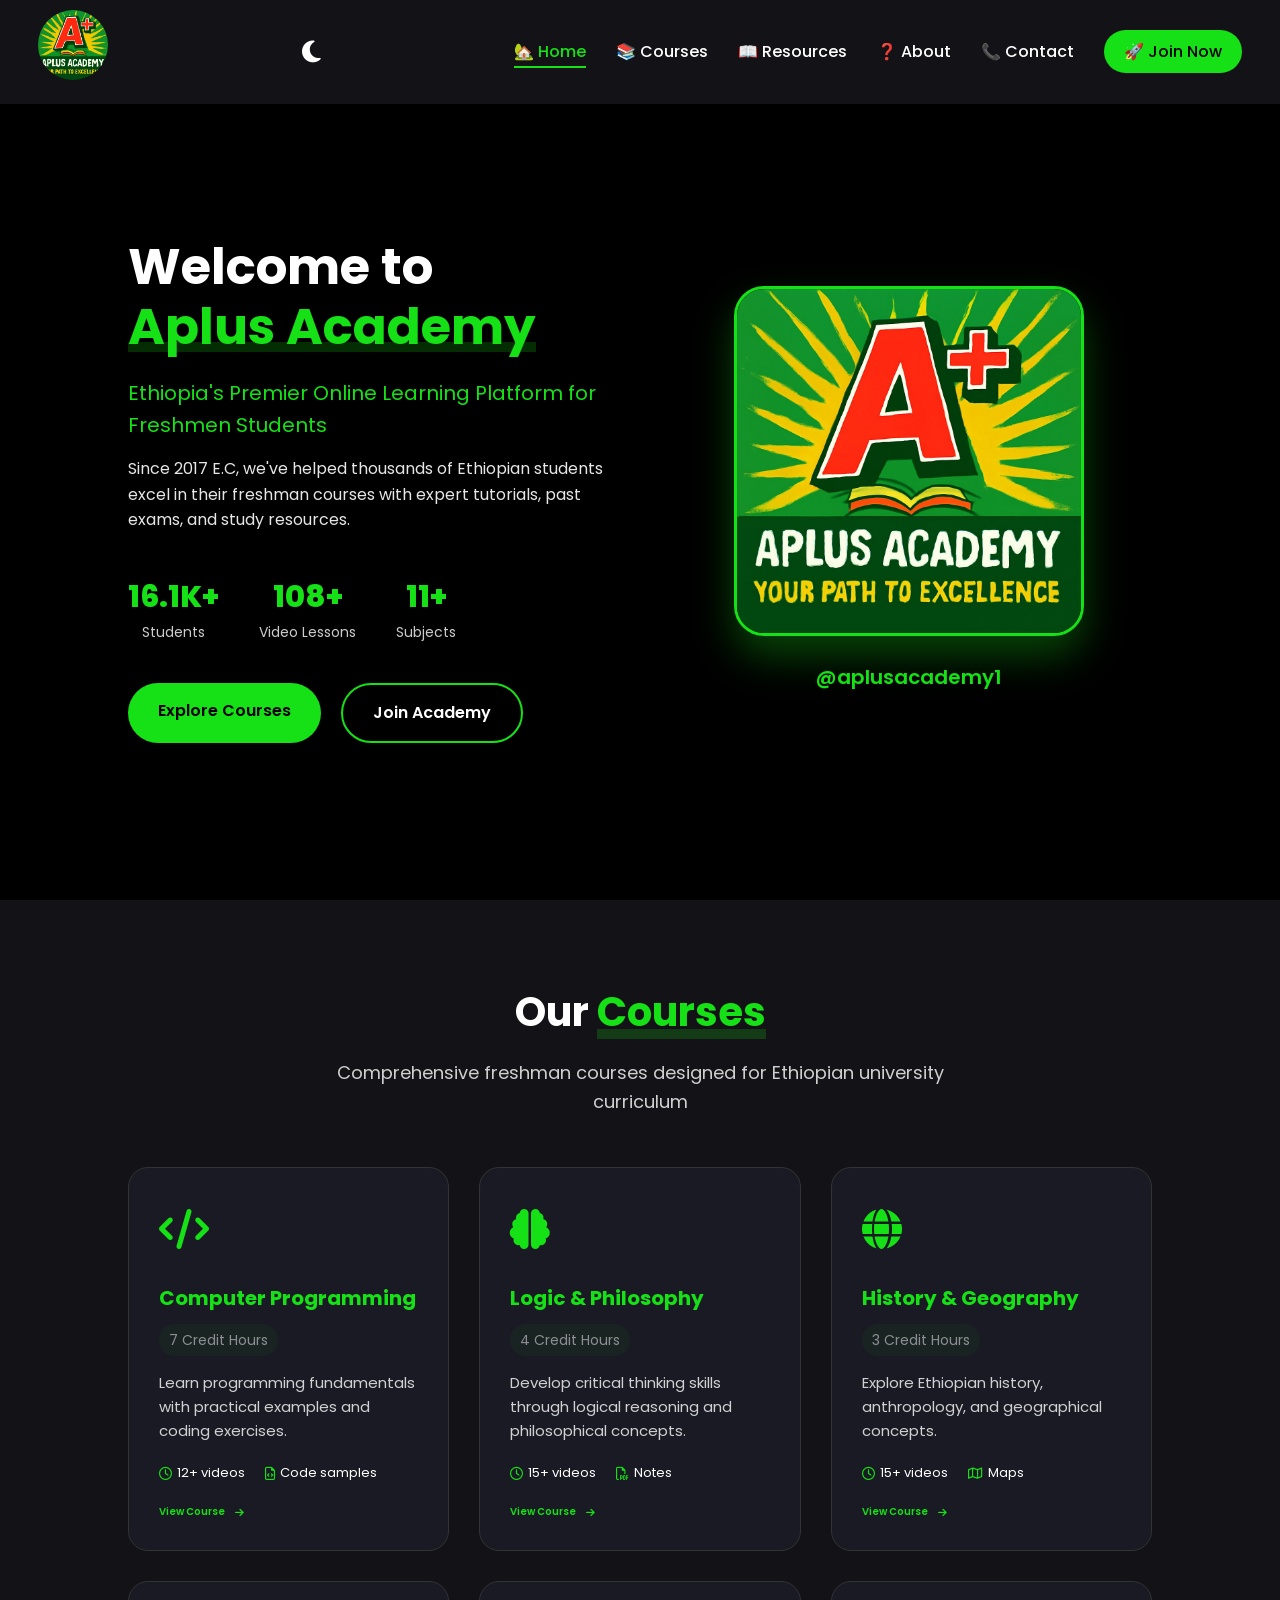
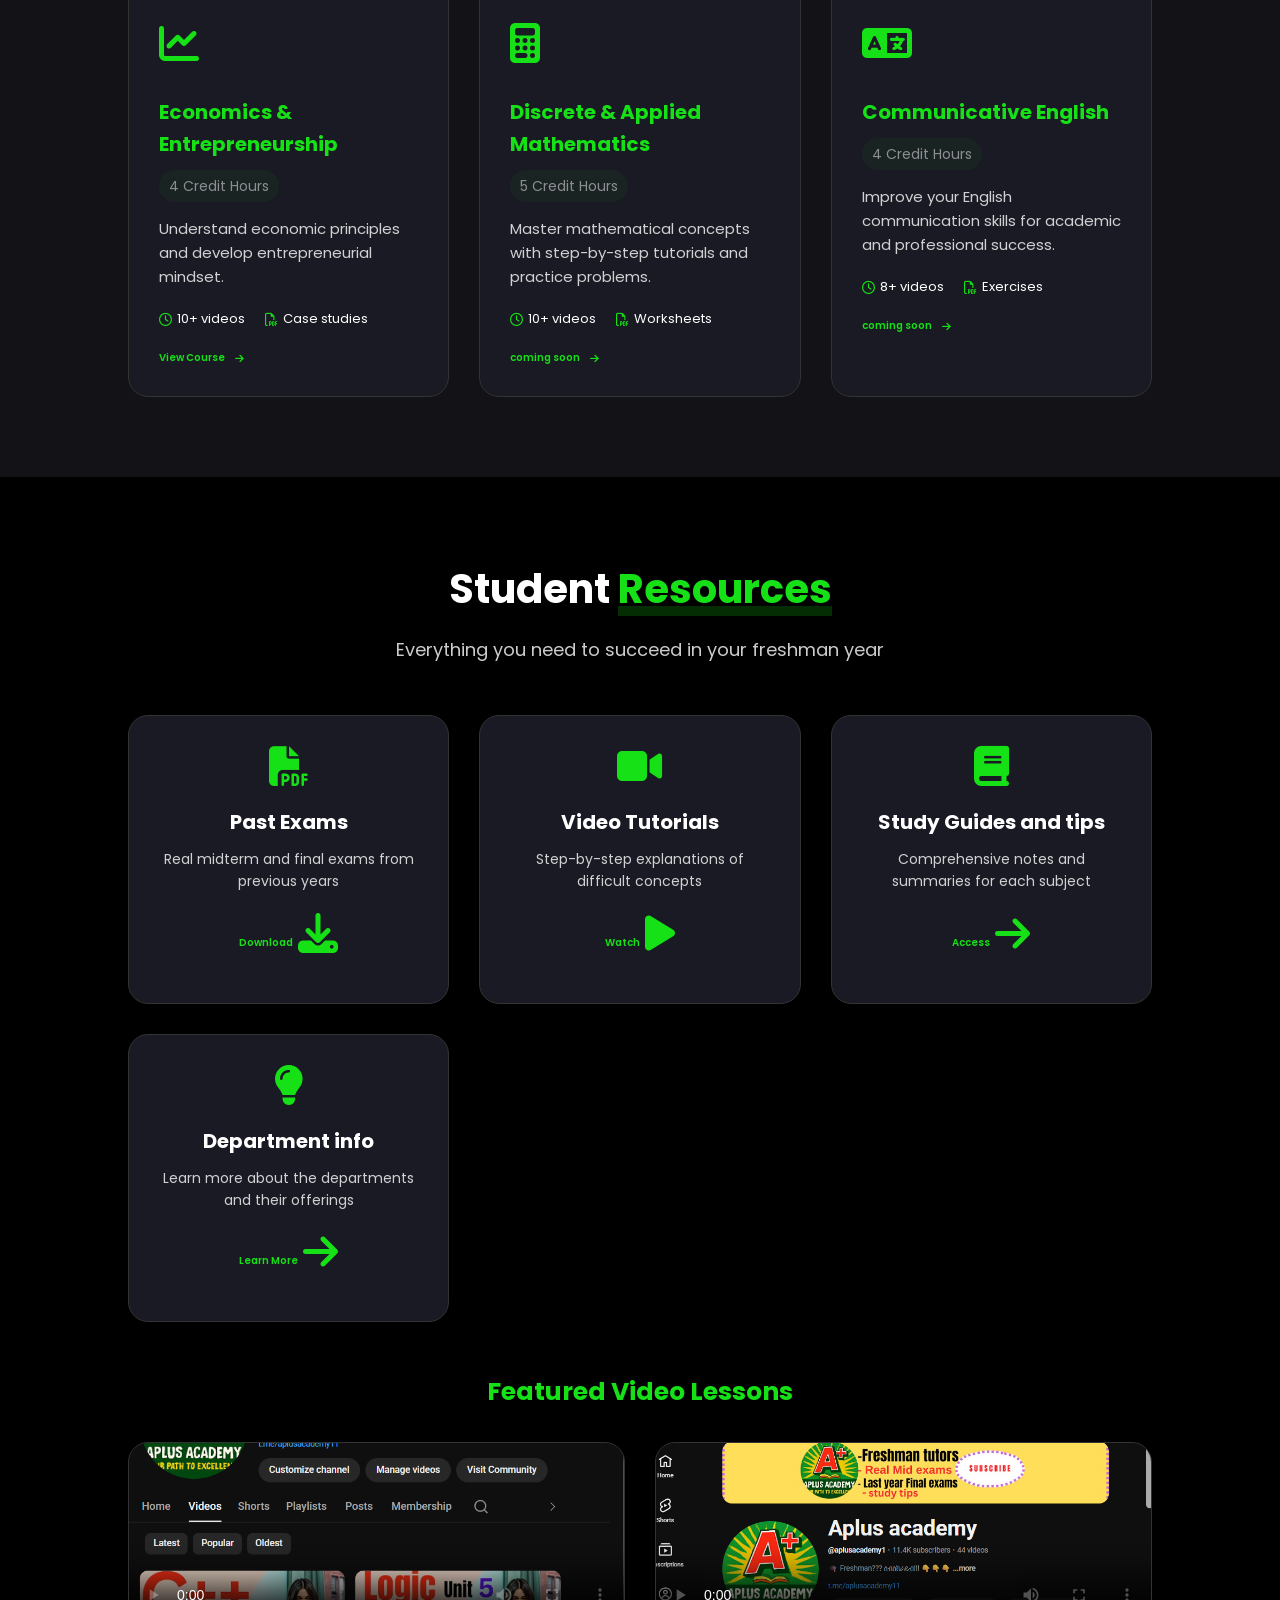
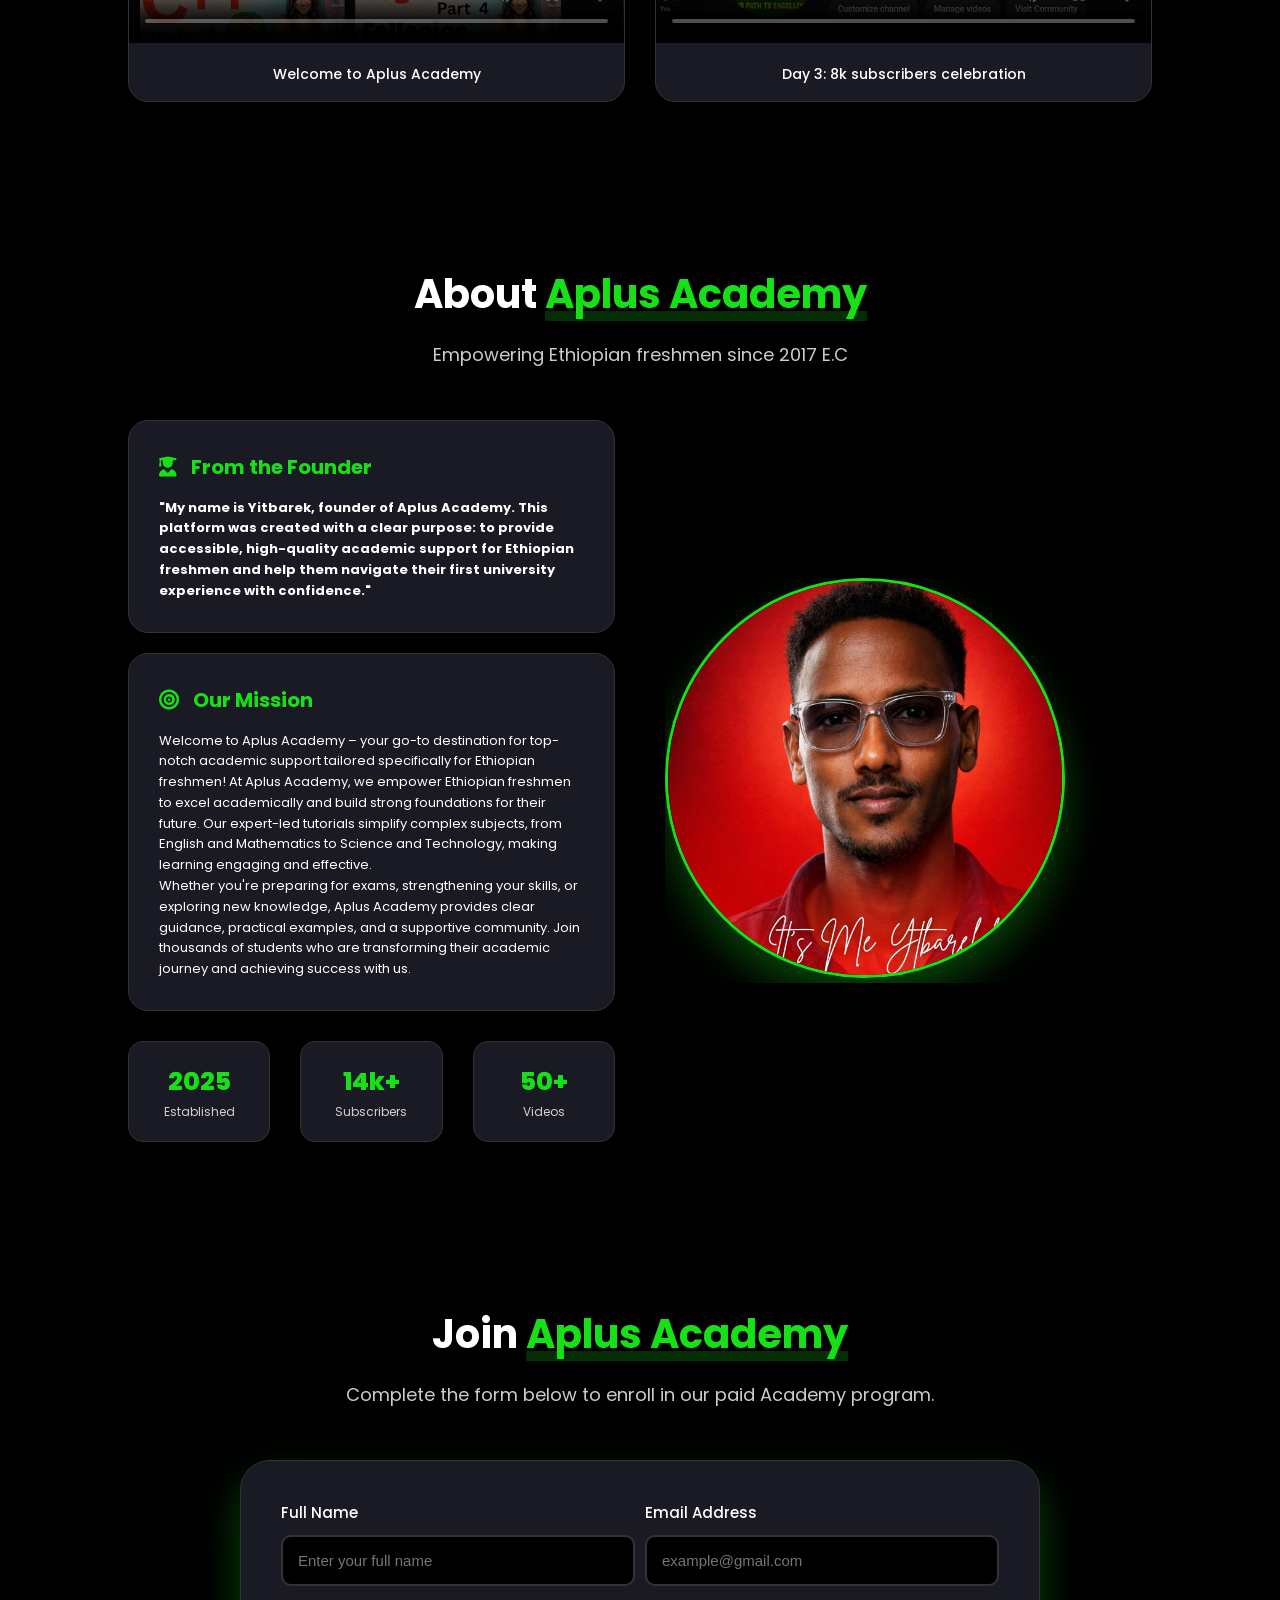
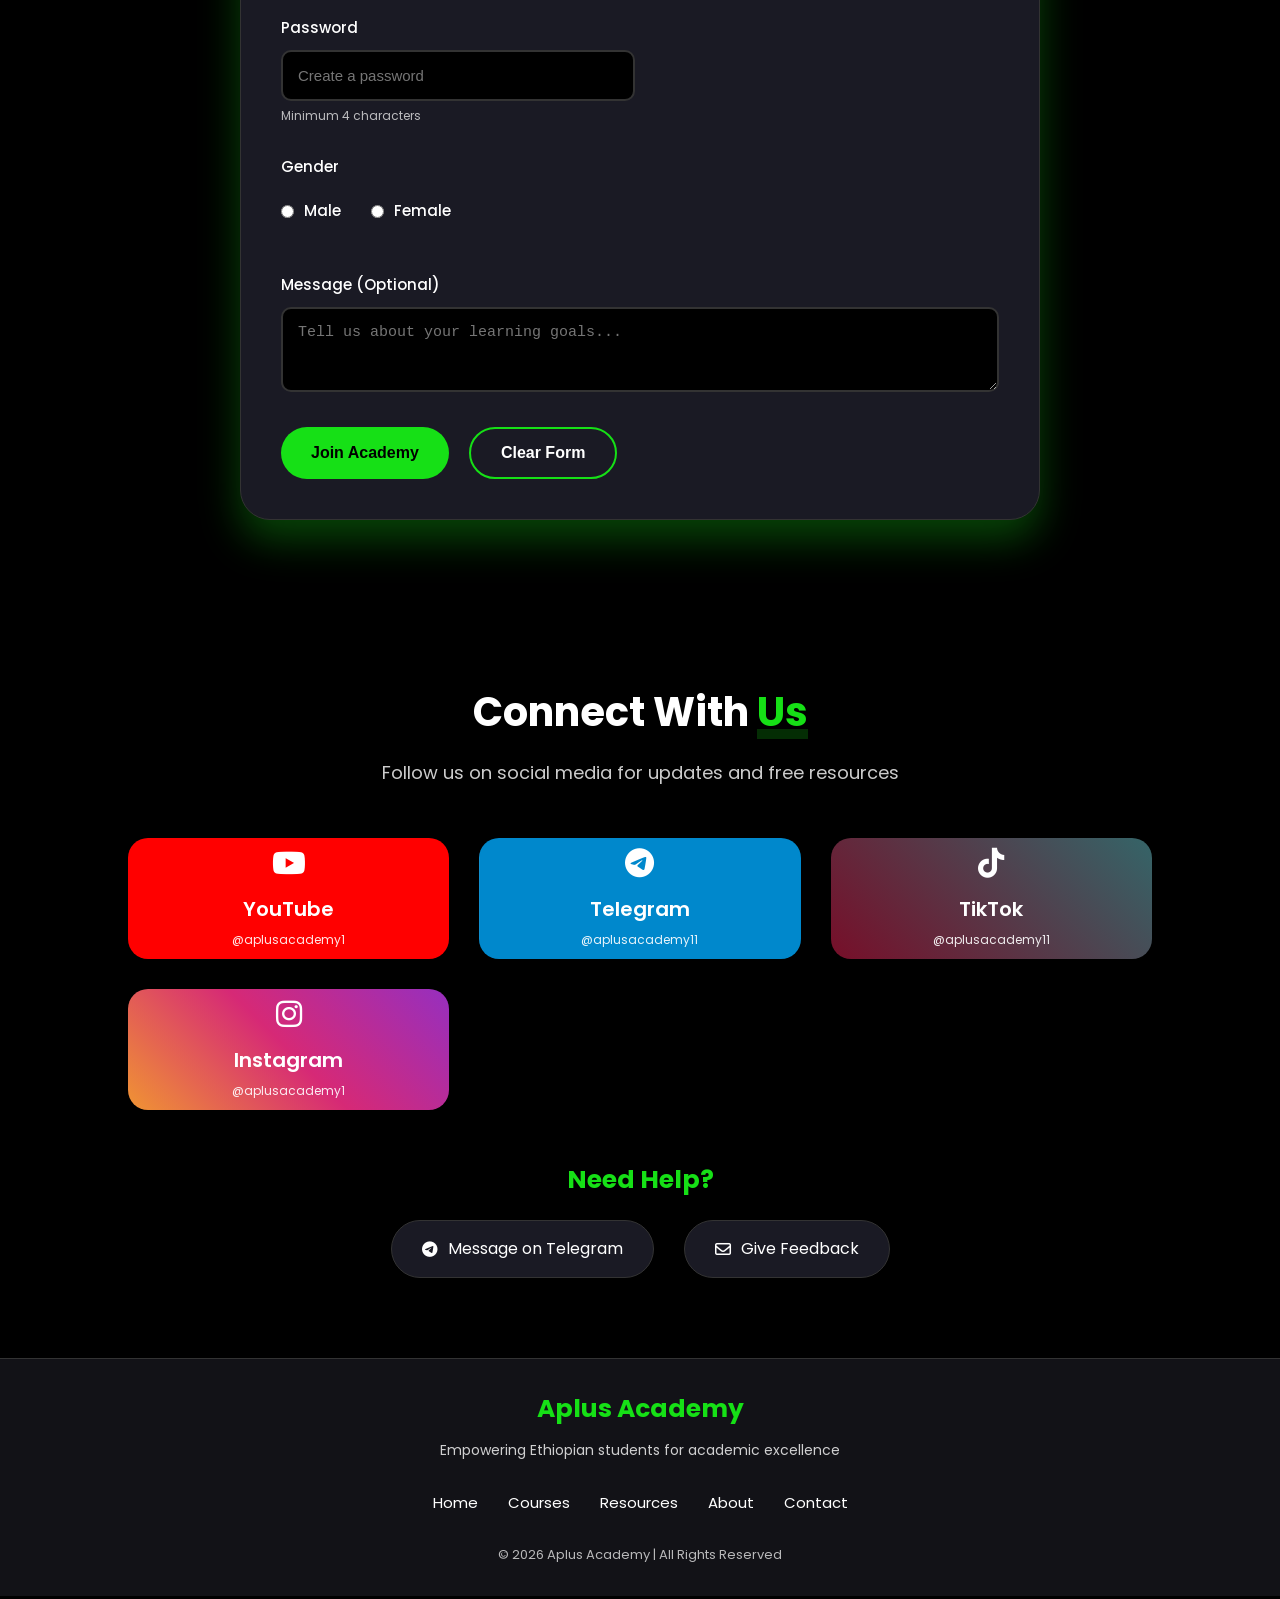
==== commit 97779e93: "added" ====
--- a/index.html
+++ b/index.html
@@ -423,11 +423,18 @@
           </div>
 
           <div class="about-image">
-            <img
-              src="profile.webp"
-              alt="Yitbarek - Founder of Aplus Academy"
-              loading="lazy"
-            />
+            <picture>
+              <source srcset="profile.avif" type="image/avif" />
+              <source srcset="profile.webp" type="image/webp" />
+              <img
+                src="profile.jpg"
+                alt="Yitbarek - Founder of Aplus Academy"
+                width="400"
+                height="400"
+                loading="lazy"
+                decoding="async"
+              />
+            </picture>
           </div>
         </div>
       </section>
--- a/style.css
+++ b/style.css
@@ -715,20 +715,26 @@
 .about-image {
   position: sticky;
   top: 100px;
-}
-
+  contain: layout paint;
+}
 .about-image img {
   width: 100%;
   max-width: 400px;
+  height: auto;
+
+  object-fit: cover;
   border-radius: 50%;
   border: 3px solid var(--primary);
   box-shadow: var(--shadow-lg);
-  transition: var(--transition);
+  transition:
+    transform 0.3s ease,
+    box-shadow 0.3s ease;
+  will-change: transform;
 }
 
 .about-image img:hover {
   transform: scale(1.02);
-  box-shadow: 0 30px 50px var(--primary);
+  box-shadow: 0 20px 40px var(--primary);
 }
 
 /* REGISTRATION SECTION */
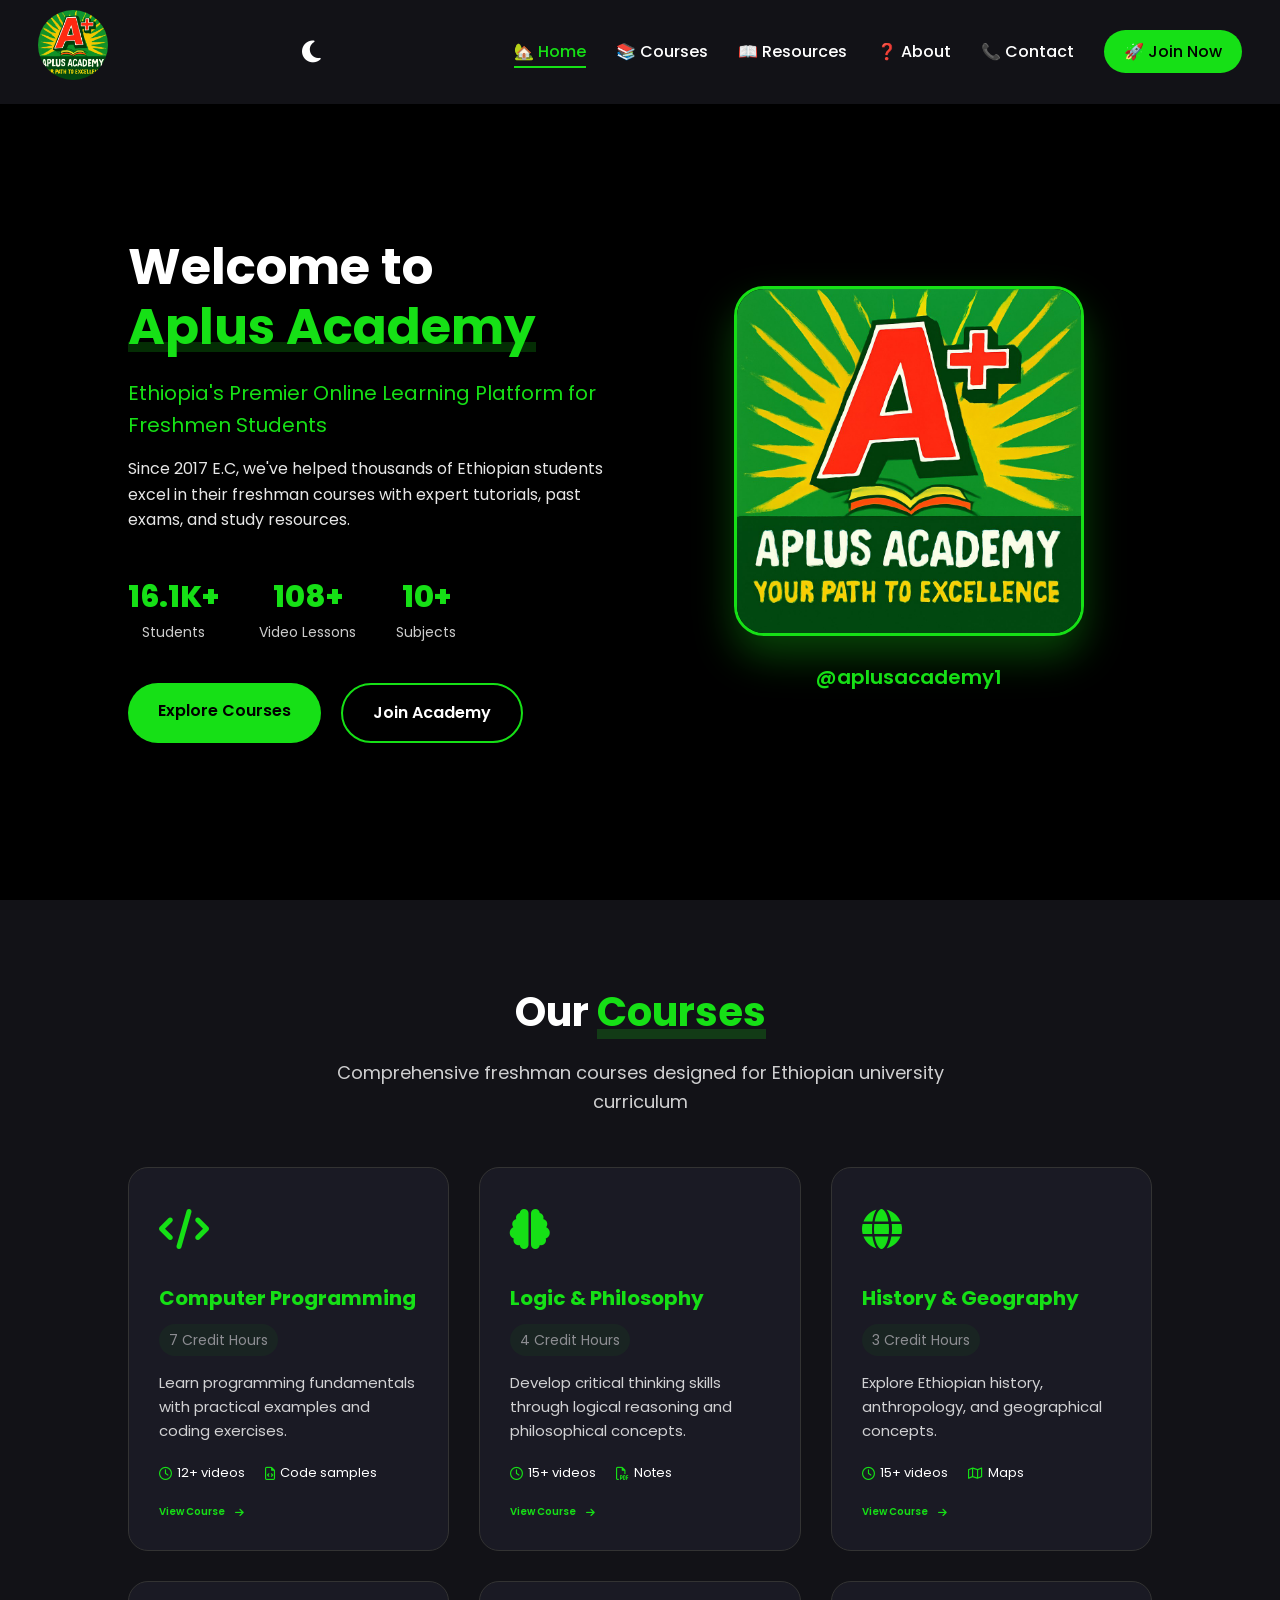
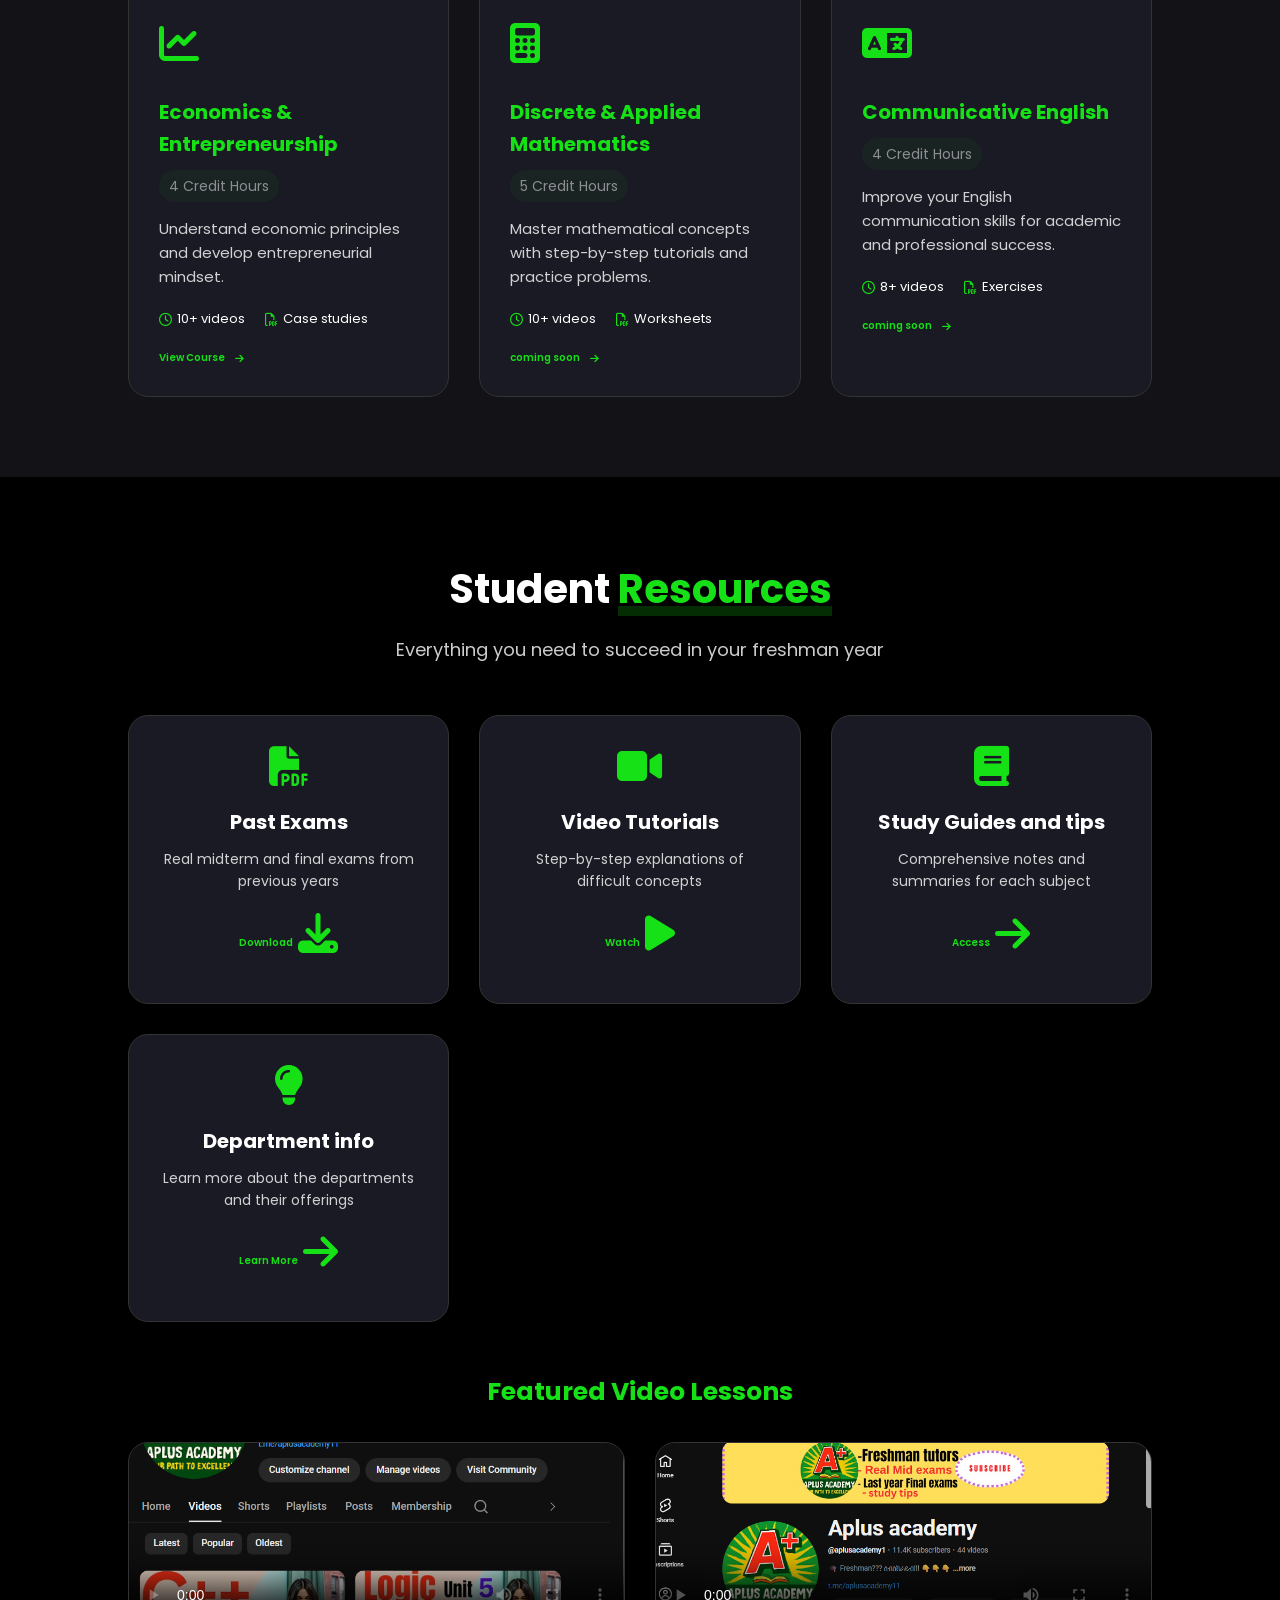
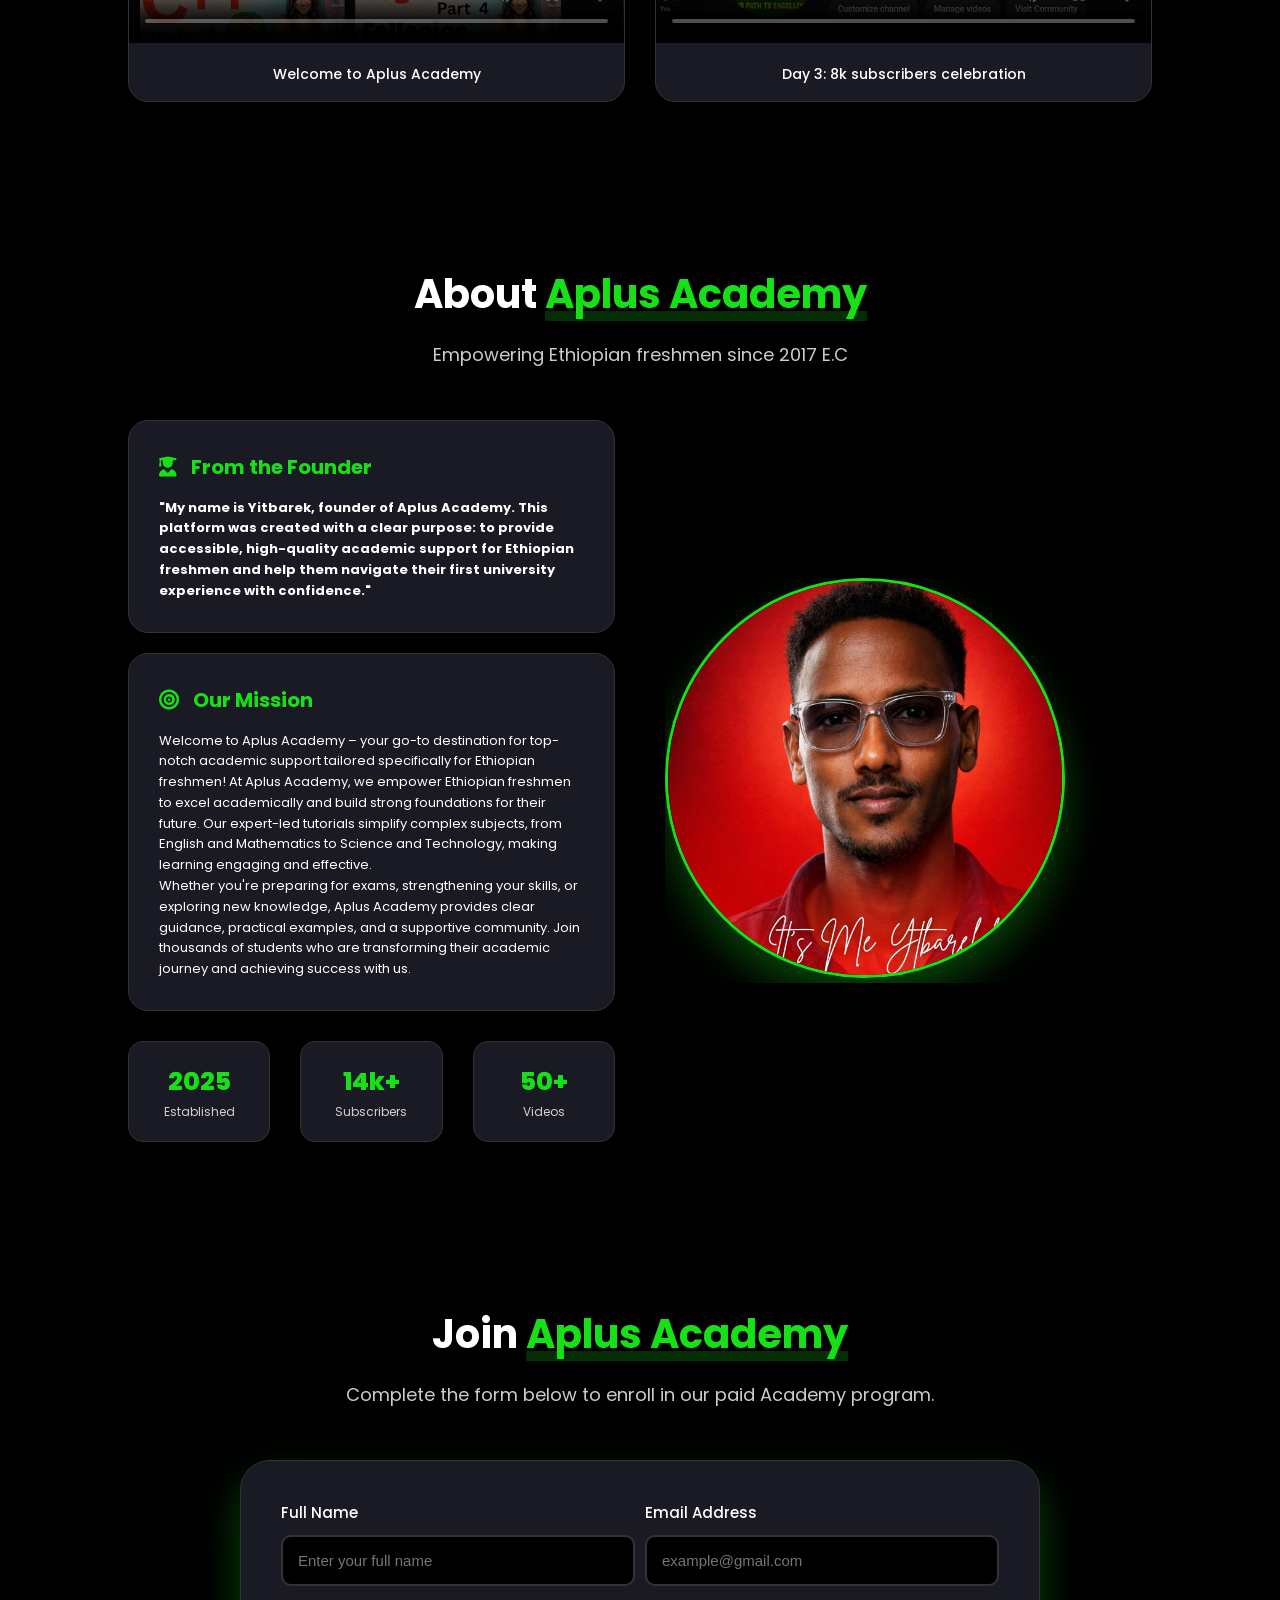
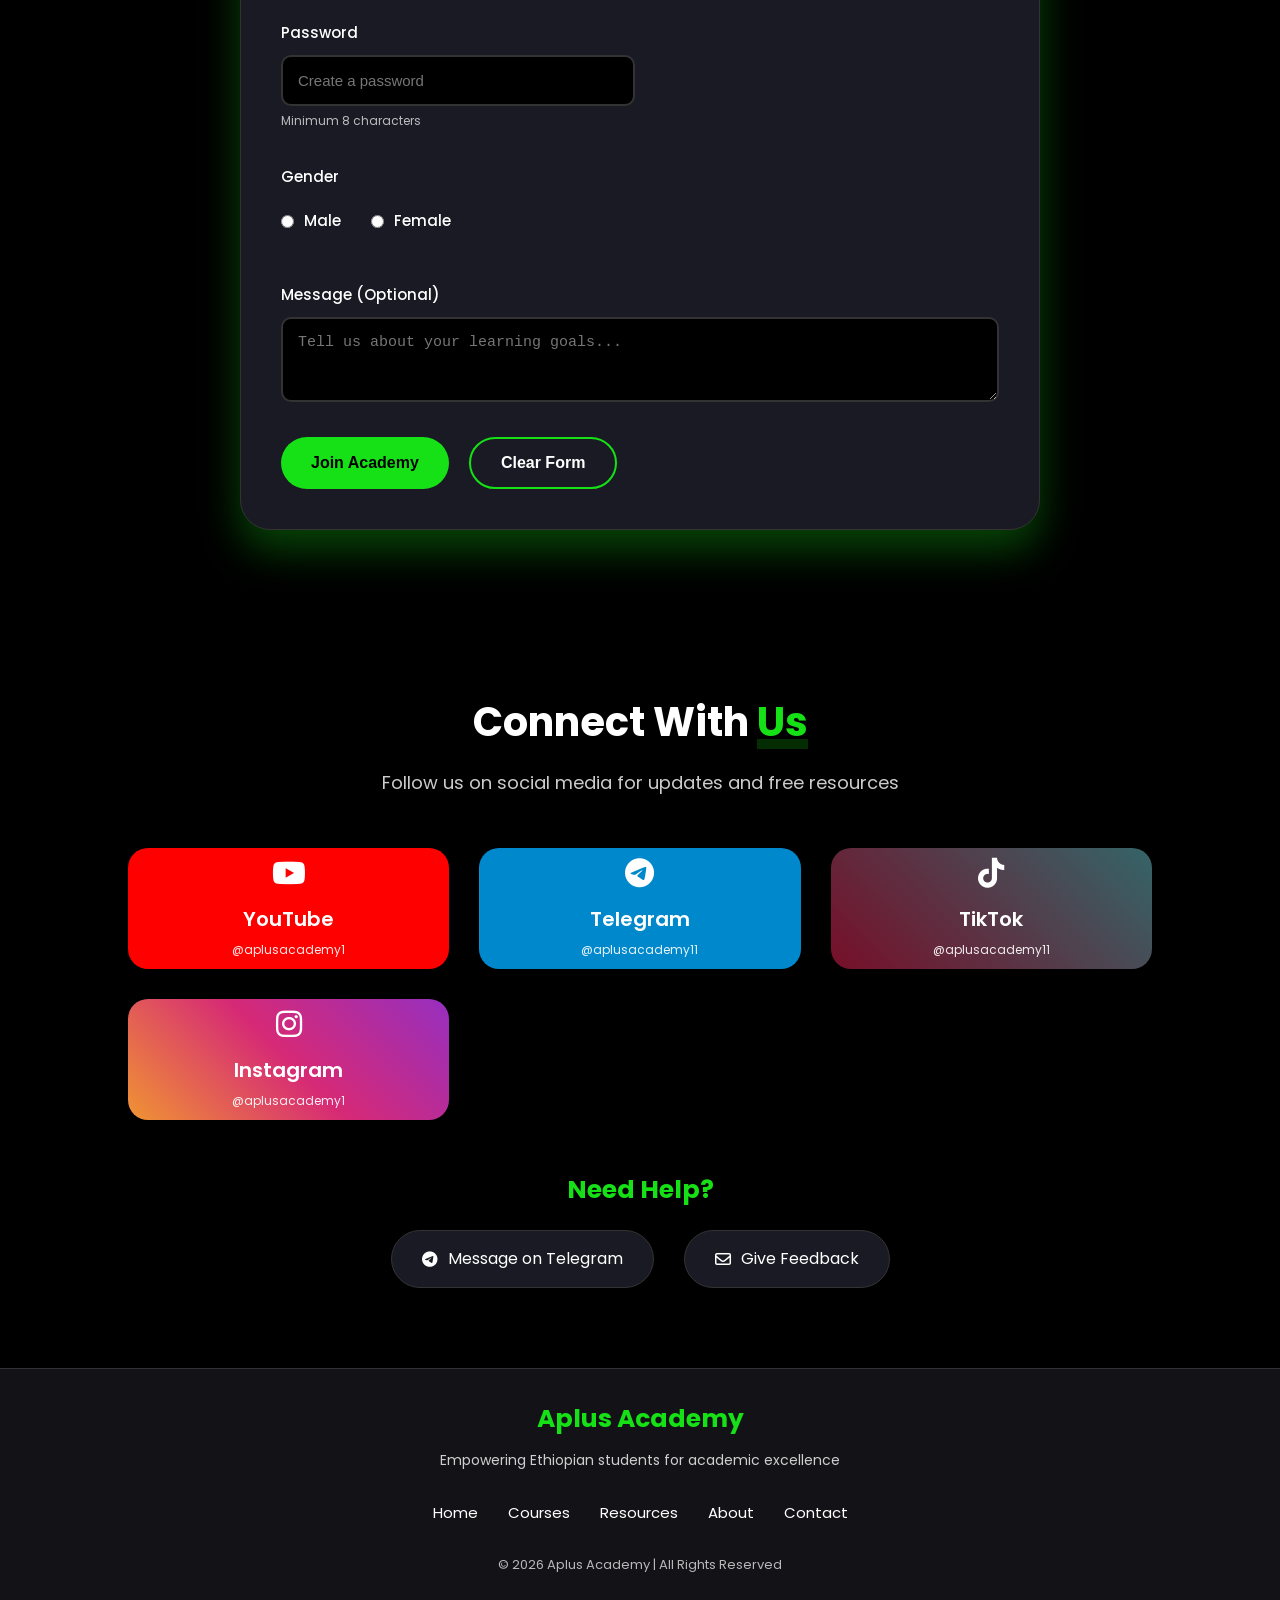
==== commit ad1ee261: "Improve validation and counter system" ====
--- a/index.html
+++ b/index.html
@@ -460,6 +460,7 @@
                   placeholder="Enter your full name"
                   required
                 />
+                <small class="error" id="nameError"></small>
               </div>
               <div class="form-group">
                 <label for="email">Email Address</label>
@@ -470,6 +471,7 @@
                   placeholder="example@gmail.com"
                   required
                 />
+                <small class="error" id="emailError"></small>
               </div>
             </div>
 
@@ -481,10 +483,11 @@
                   id="password"
                   name="password"
                   placeholder="Create a password"
-                  minlength="4"
+                  minlength="8"
                   required
                 />
-                <small>Minimum 4 characters</small>
+                <small>Minimum 8 characters</small>
+                <small class="error" id="passwordError"></small>  
               </div>
             </div>
 
@@ -518,6 +521,8 @@
               ></textarea>
             </div>
 
+            <div id="formSuccess" class="success-message"></div>
+
             <div class="button-group">
               <button type="submit" class="btn btn-primary">
                 Join Academy
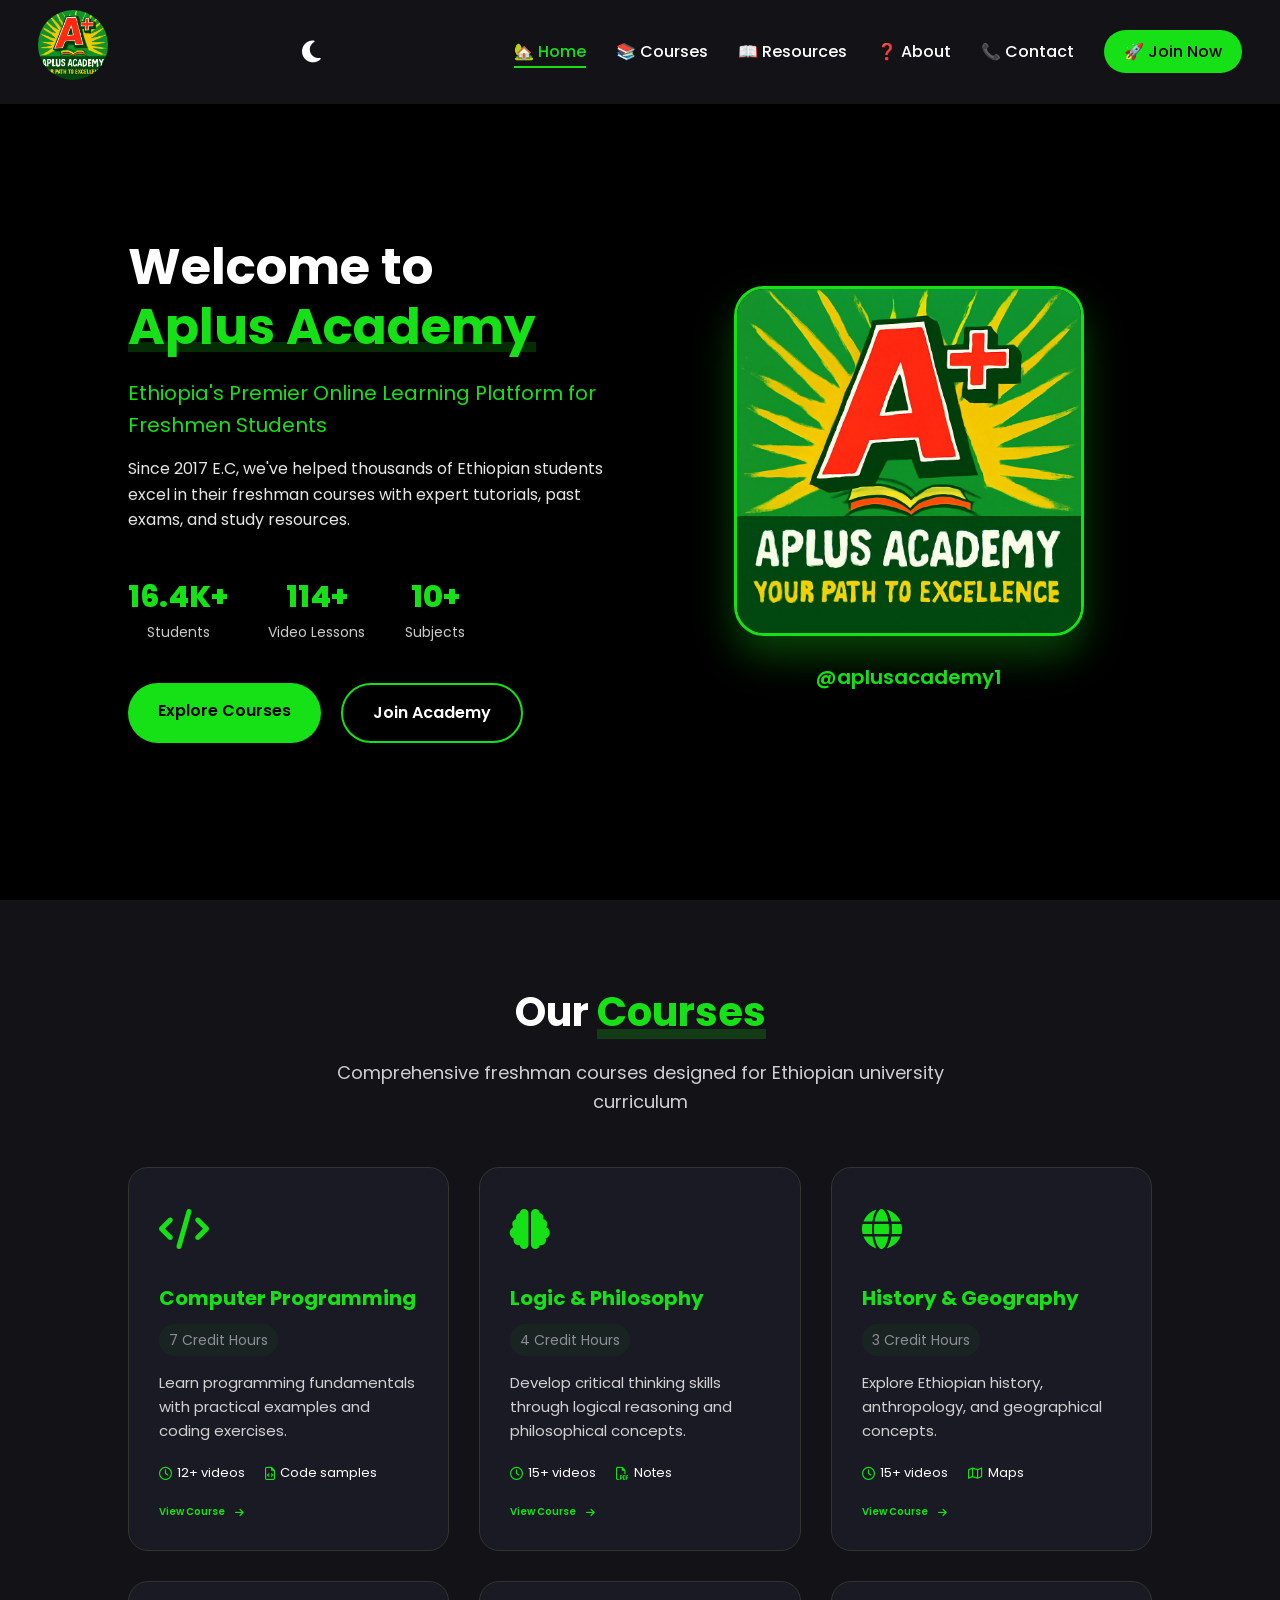
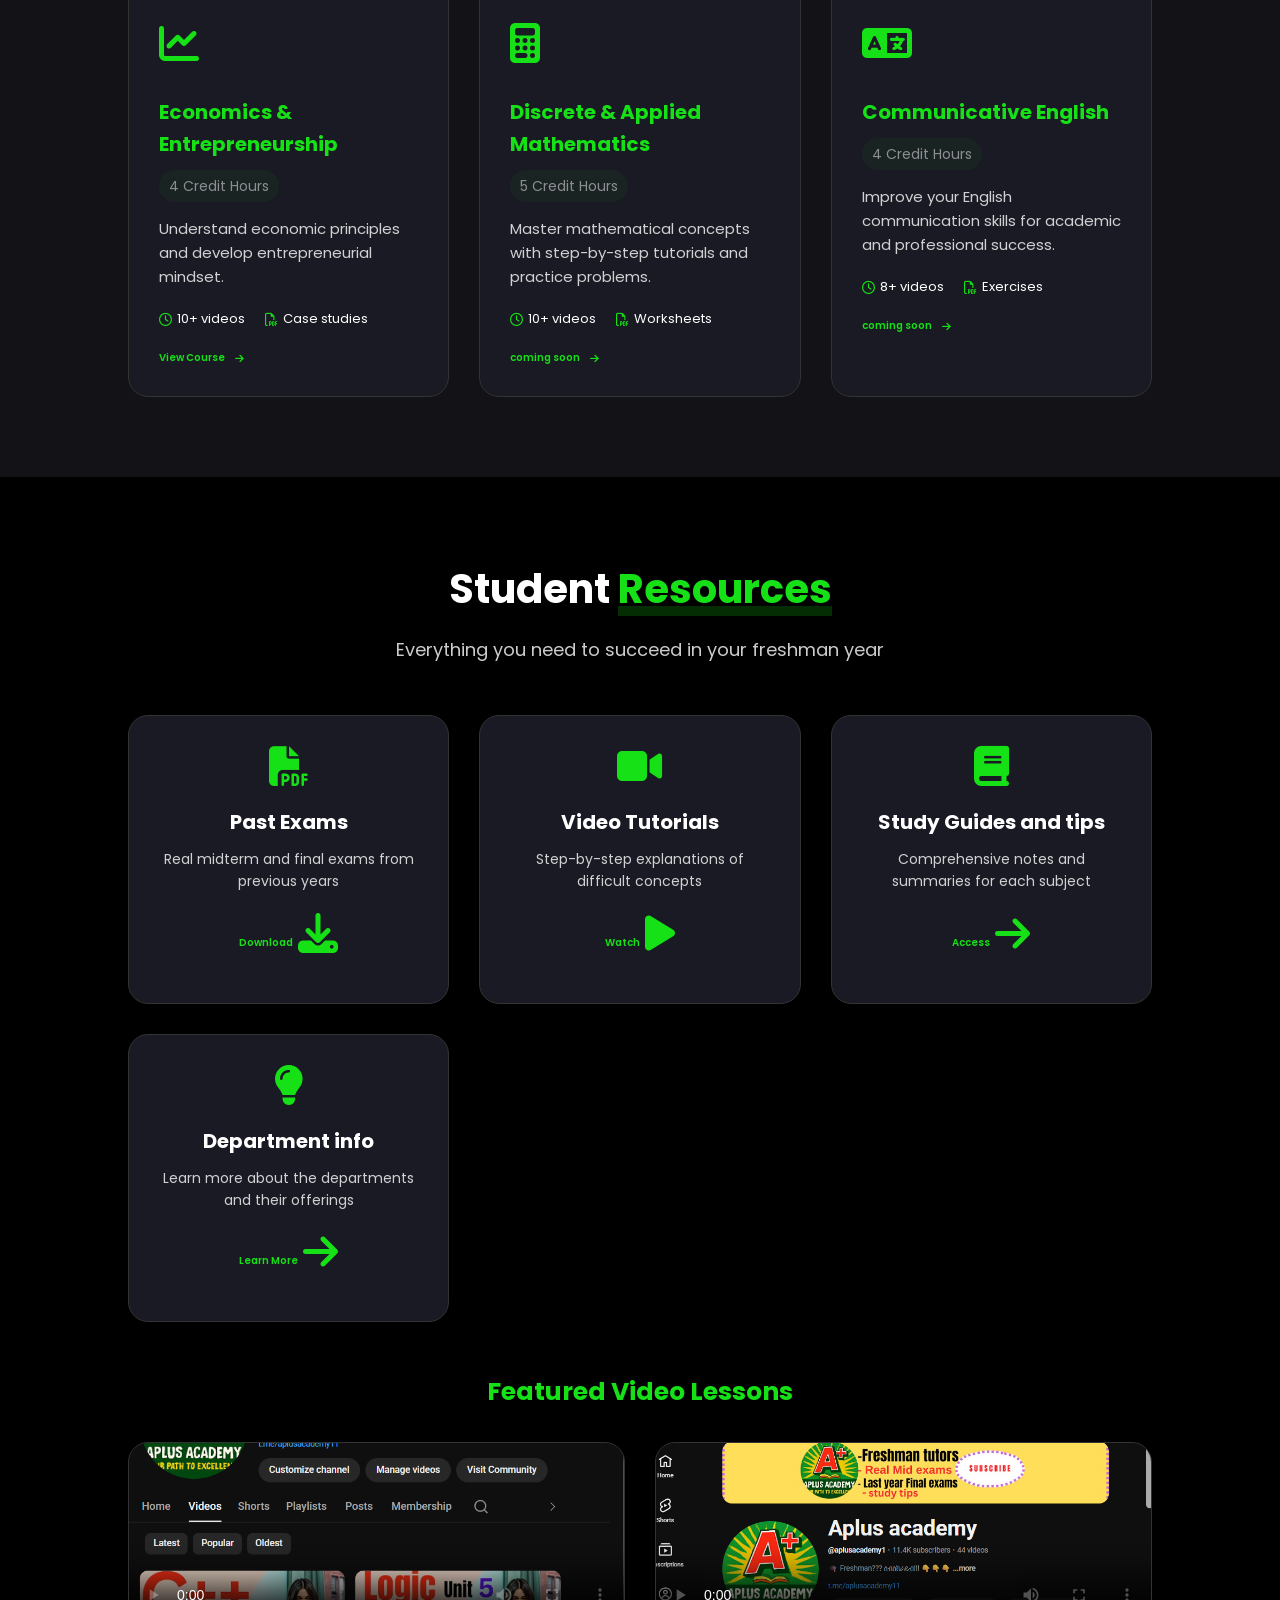
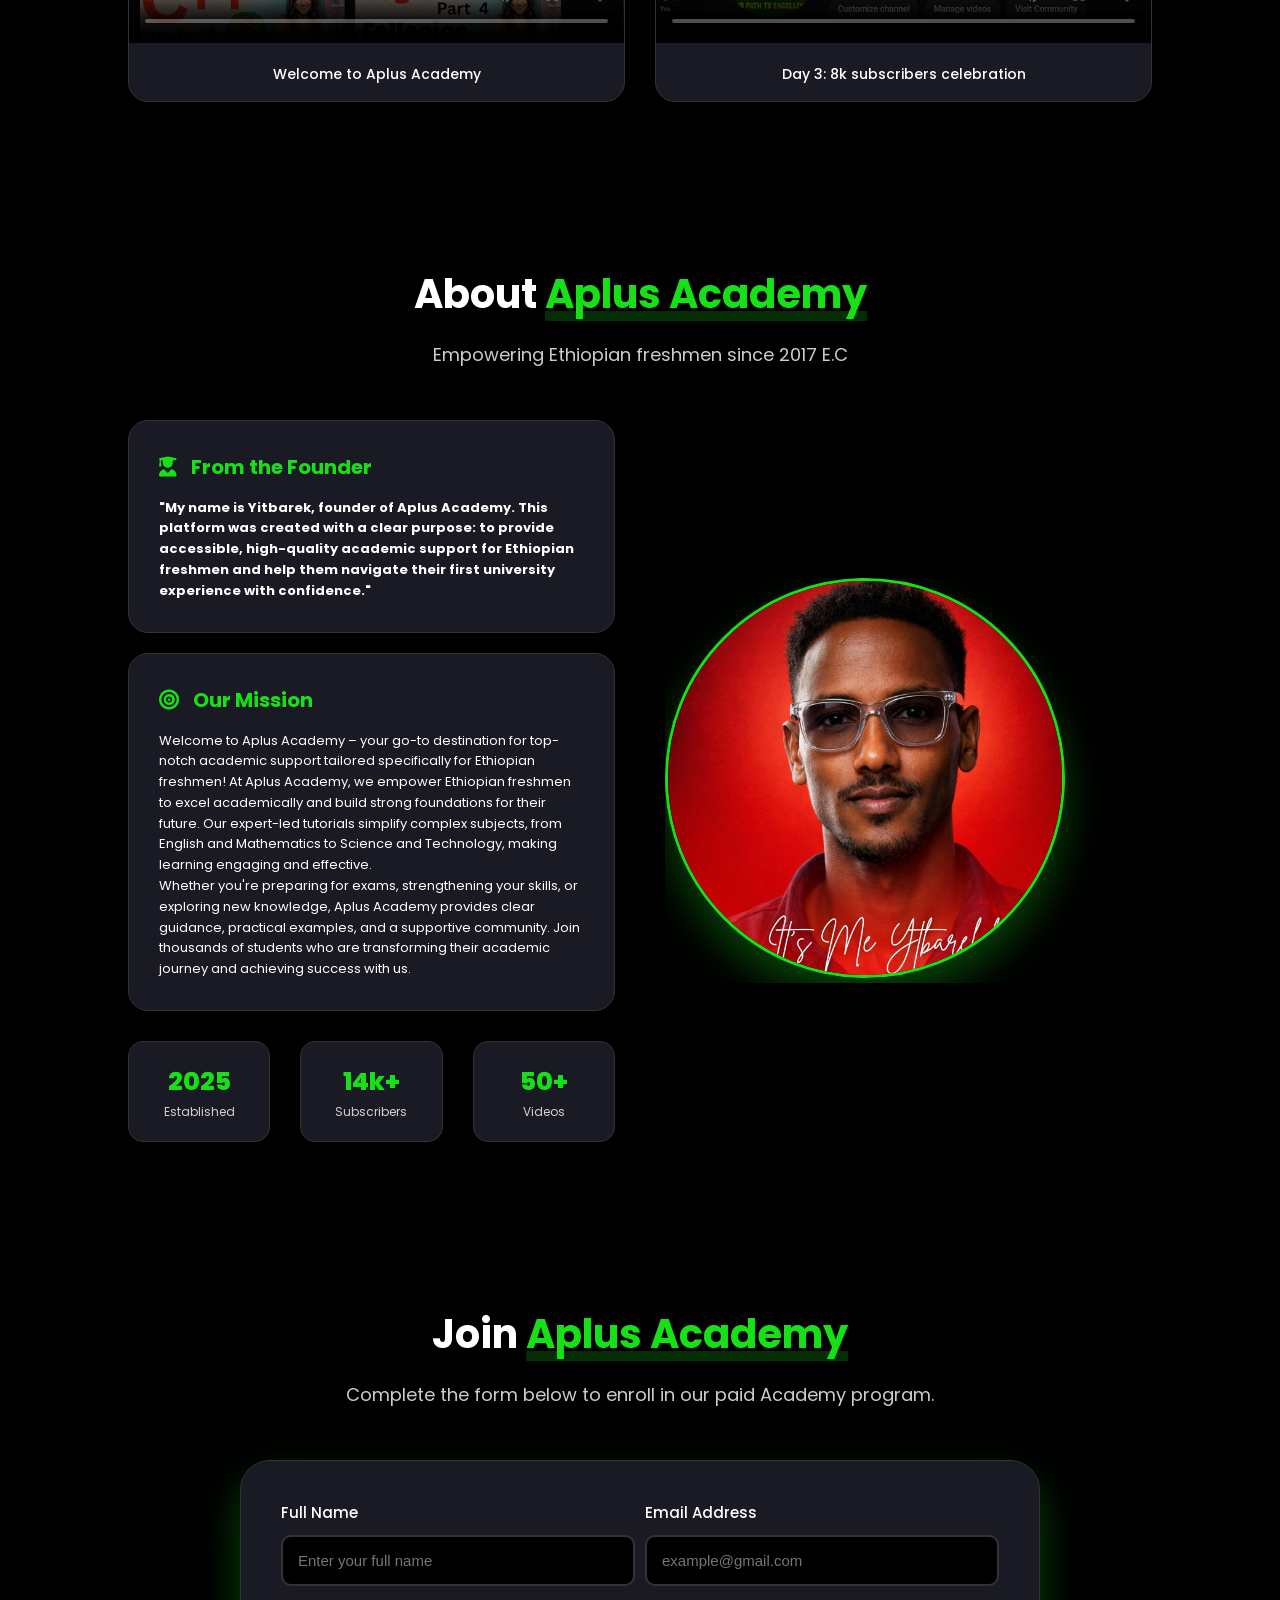
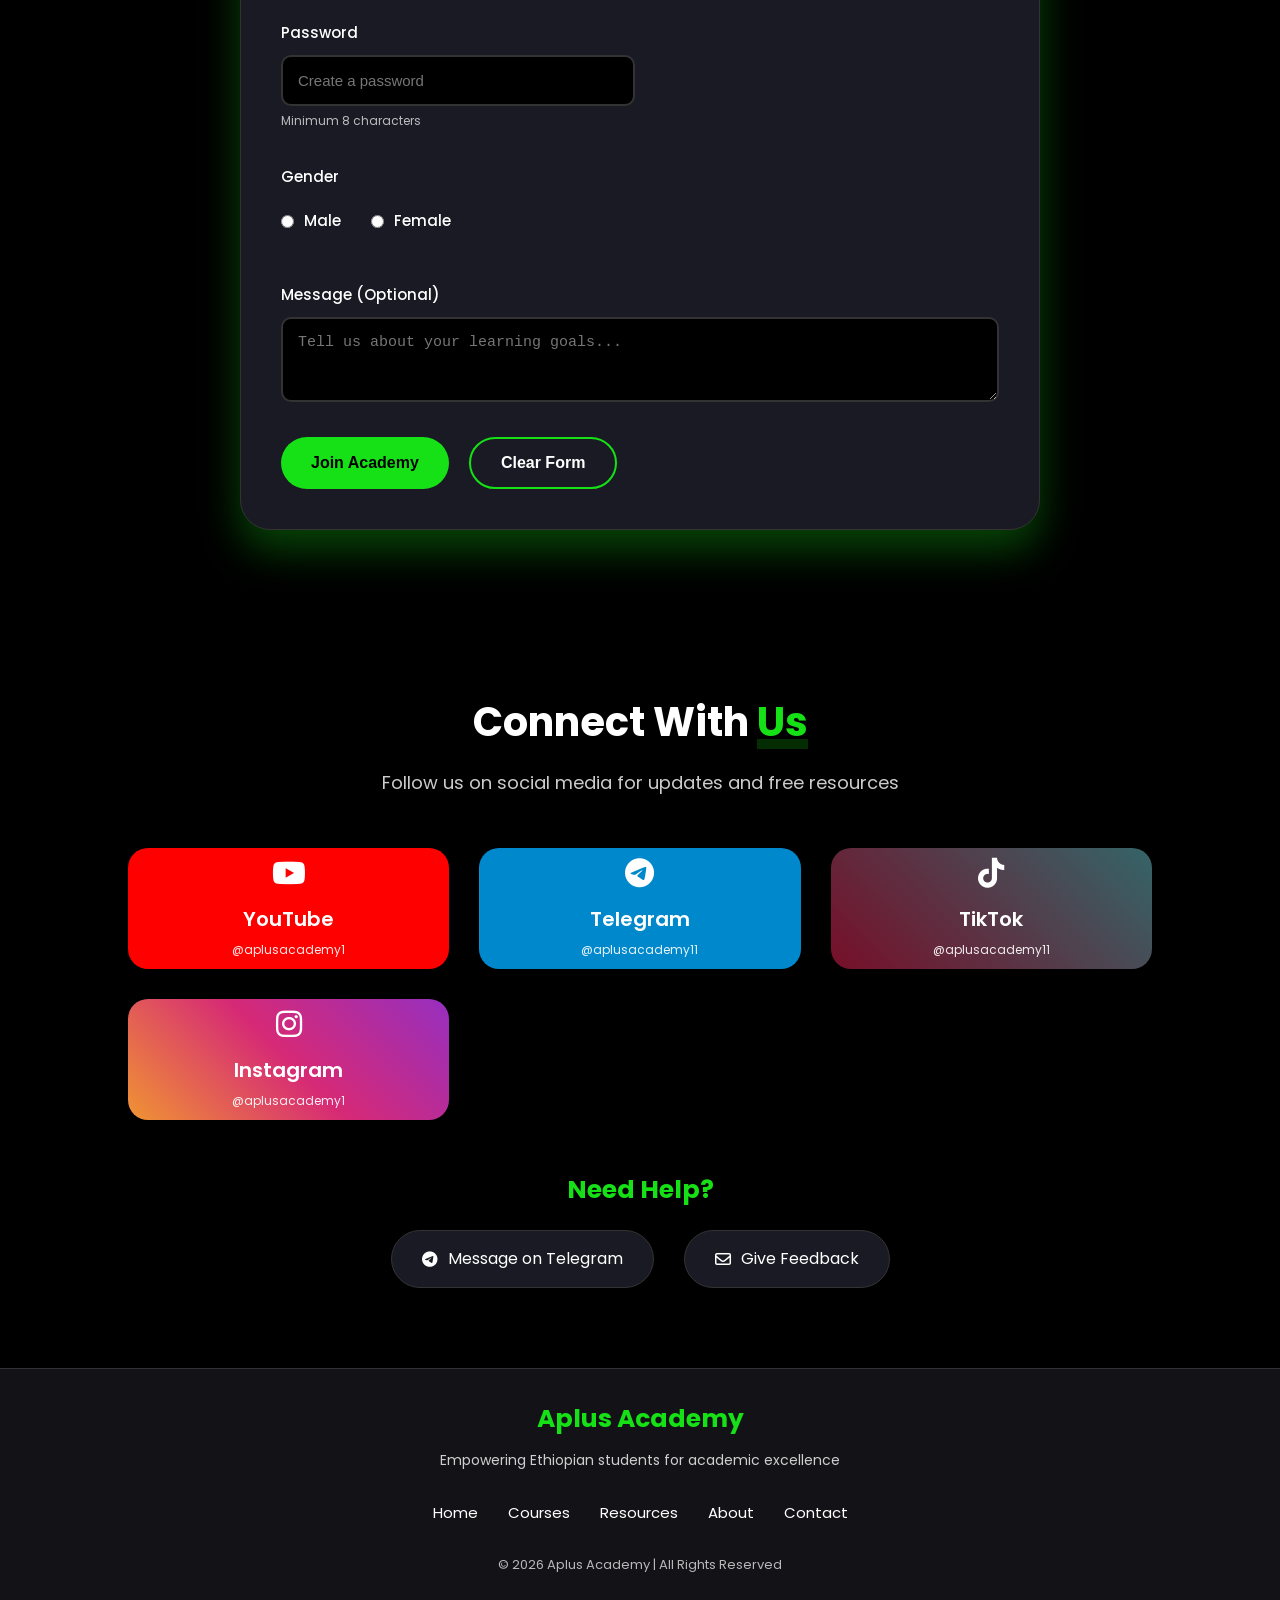
==== commit 16e89769: "Add Google Ads script to index.html" ====
--- a/index.html
+++ b/index.html
@@ -39,6 +39,8 @@
     <link rel="icon" type="image/webp" sizes="16x16" href="Logo.webp" />
     <link rel="preload" as="image" href="Logo.webp" />
     <link rel="canonical" href="https://yitbarek.github.io/Aplus-Academy/" />
+    <script async src="https://pagead2.googlesyndication.com/pagead/js/adsbygoogle.js?client=ca-pub-7815630067021148"
+     crossorigin="anonymous"></script>
   </head>
 
   <body>
--- a/style.css
+++ b/style.css
@@ -828,6 +828,12 @@
   margin-top: 3rem;
 }
 
+.success-message {
+  text-align: center;
+  font-size: 1.8rem;
+  color: var(--primary);
+  margin-top: 2rem;
+}
 /* CONTACT / SOCIAL SECTION */
 .social-grid {
   display: grid;
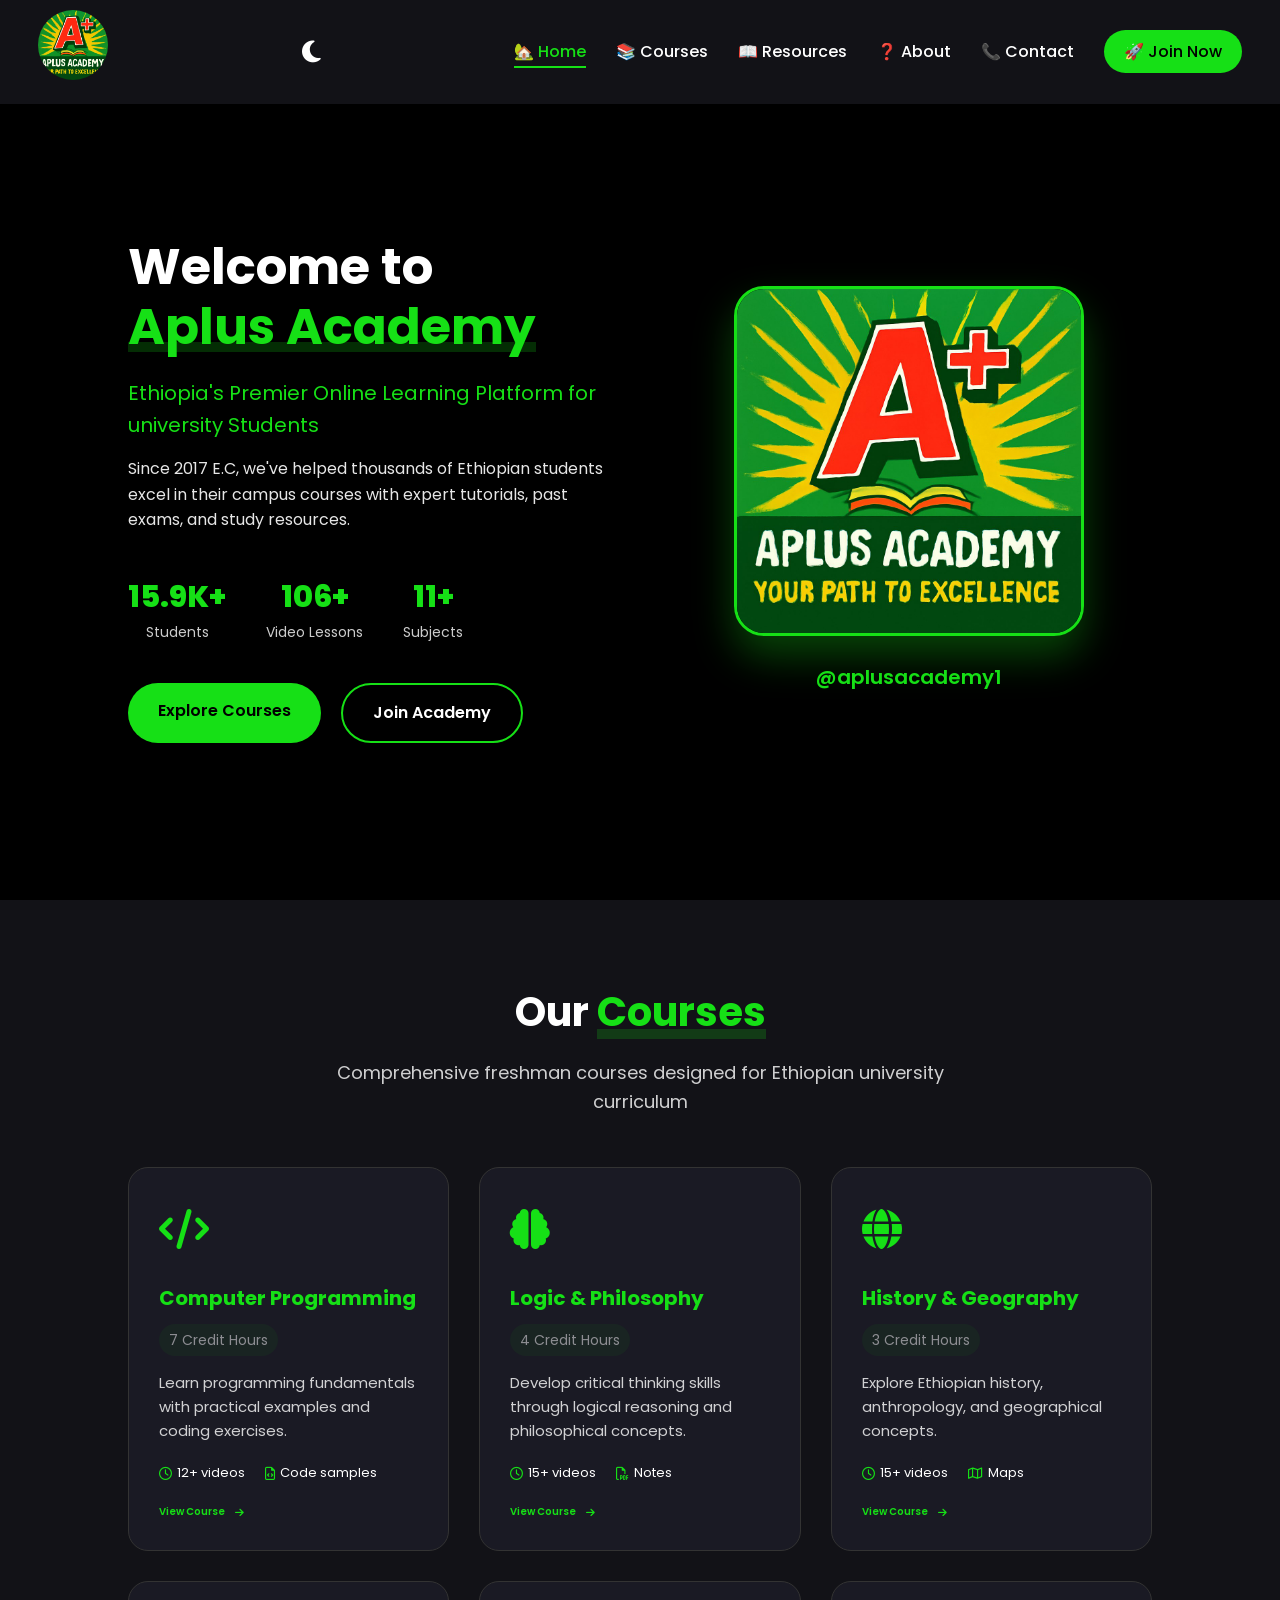
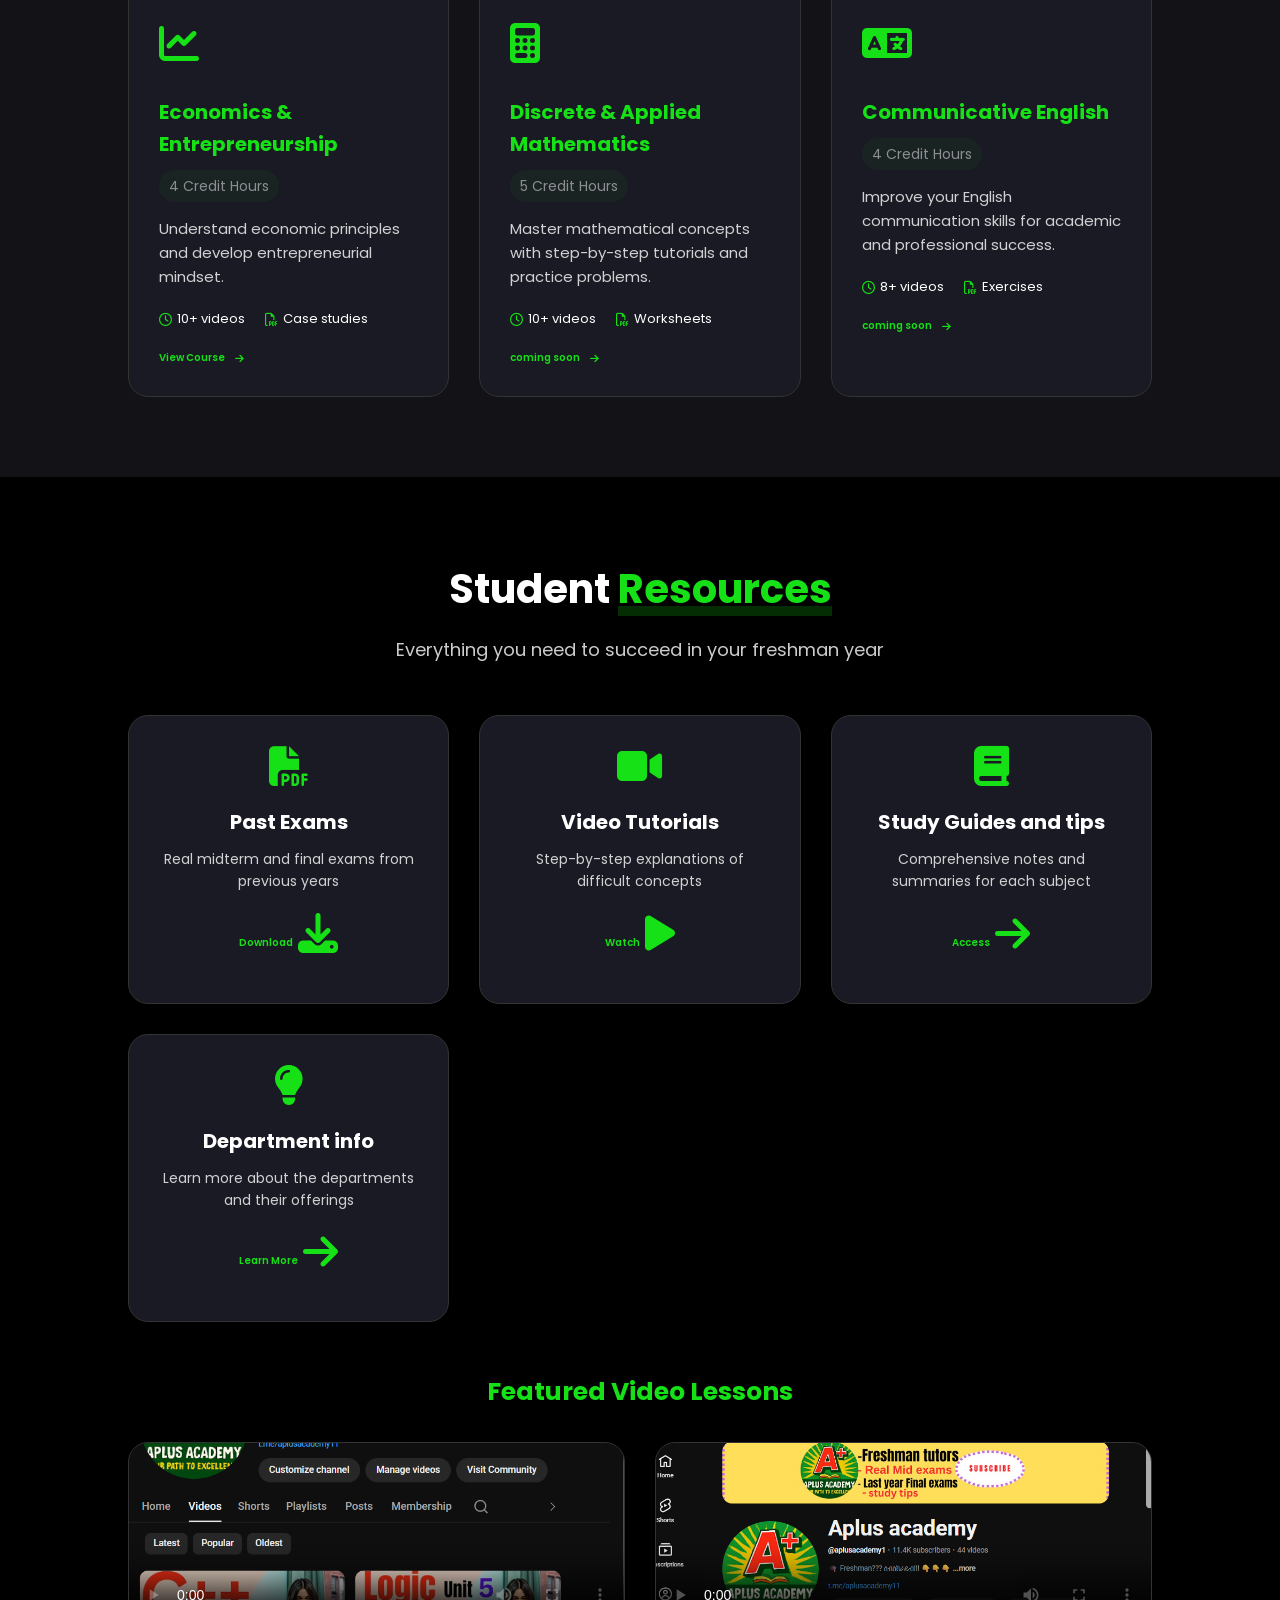
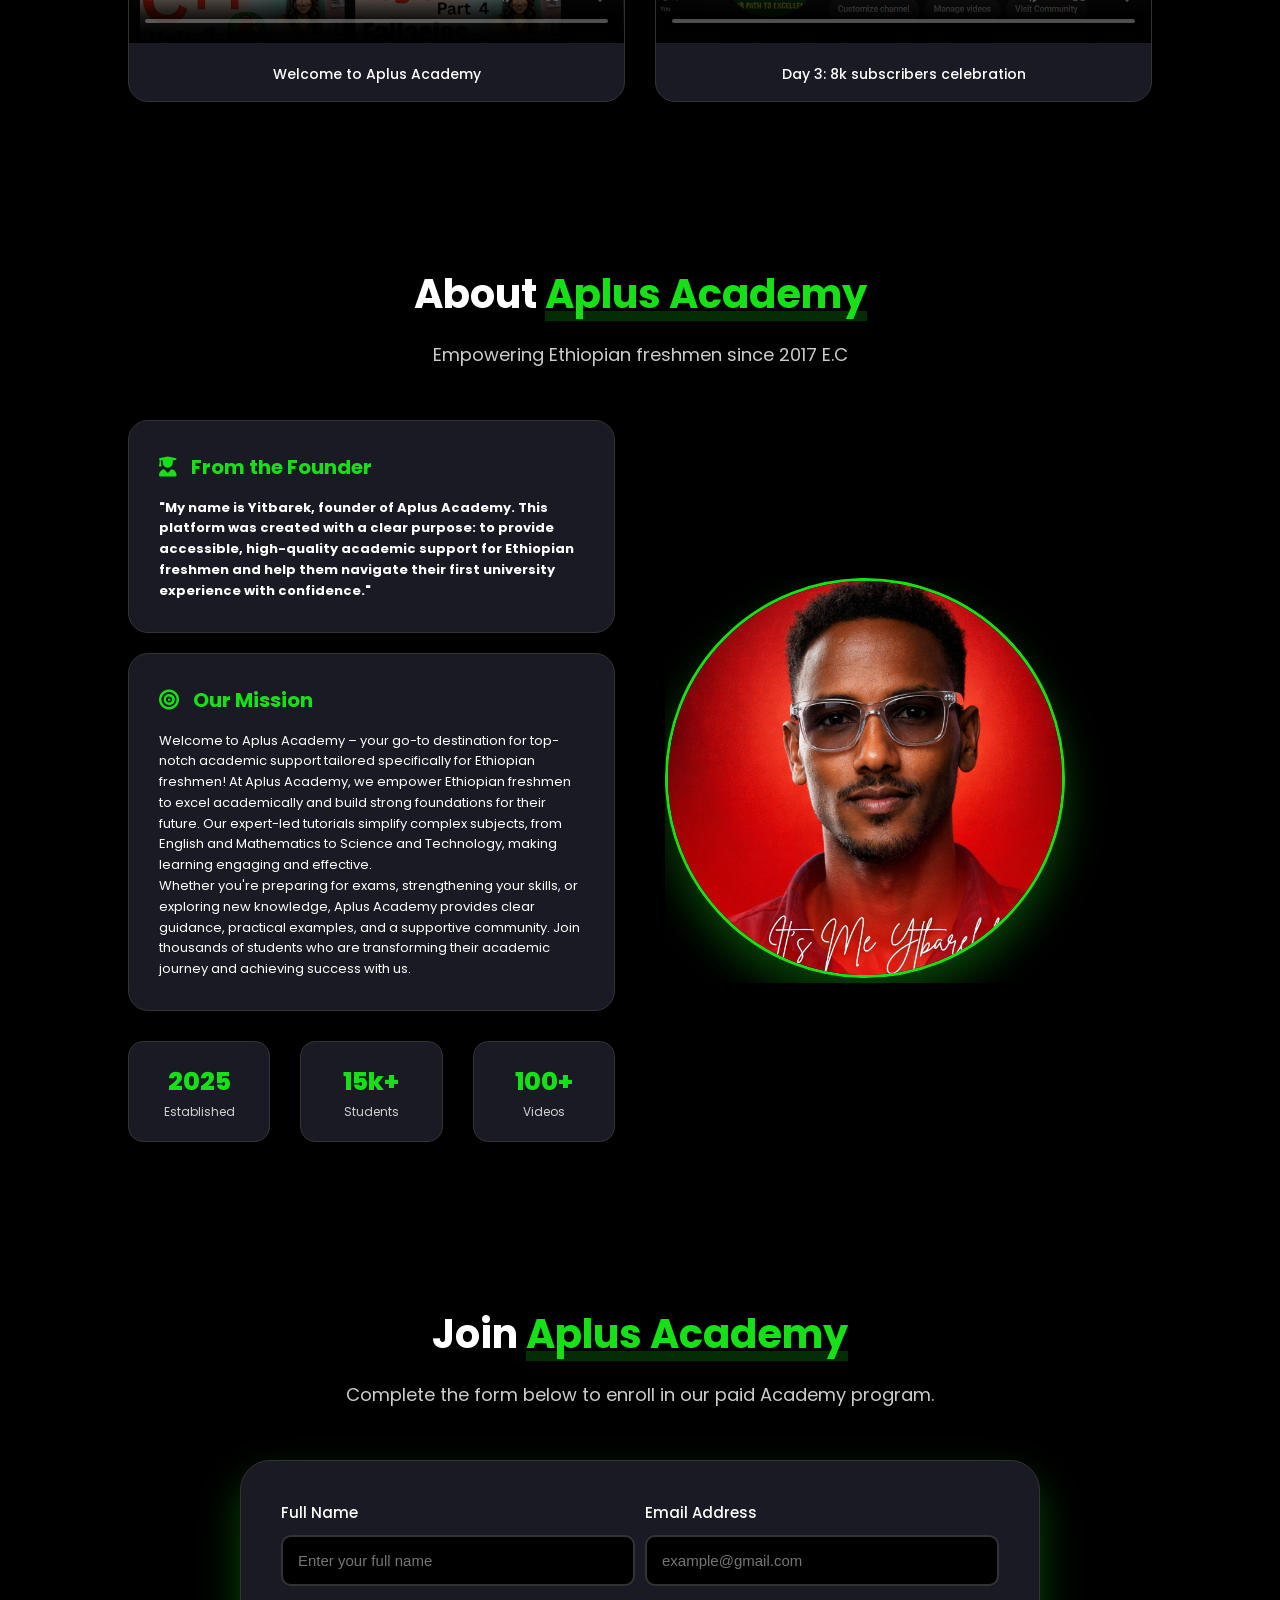
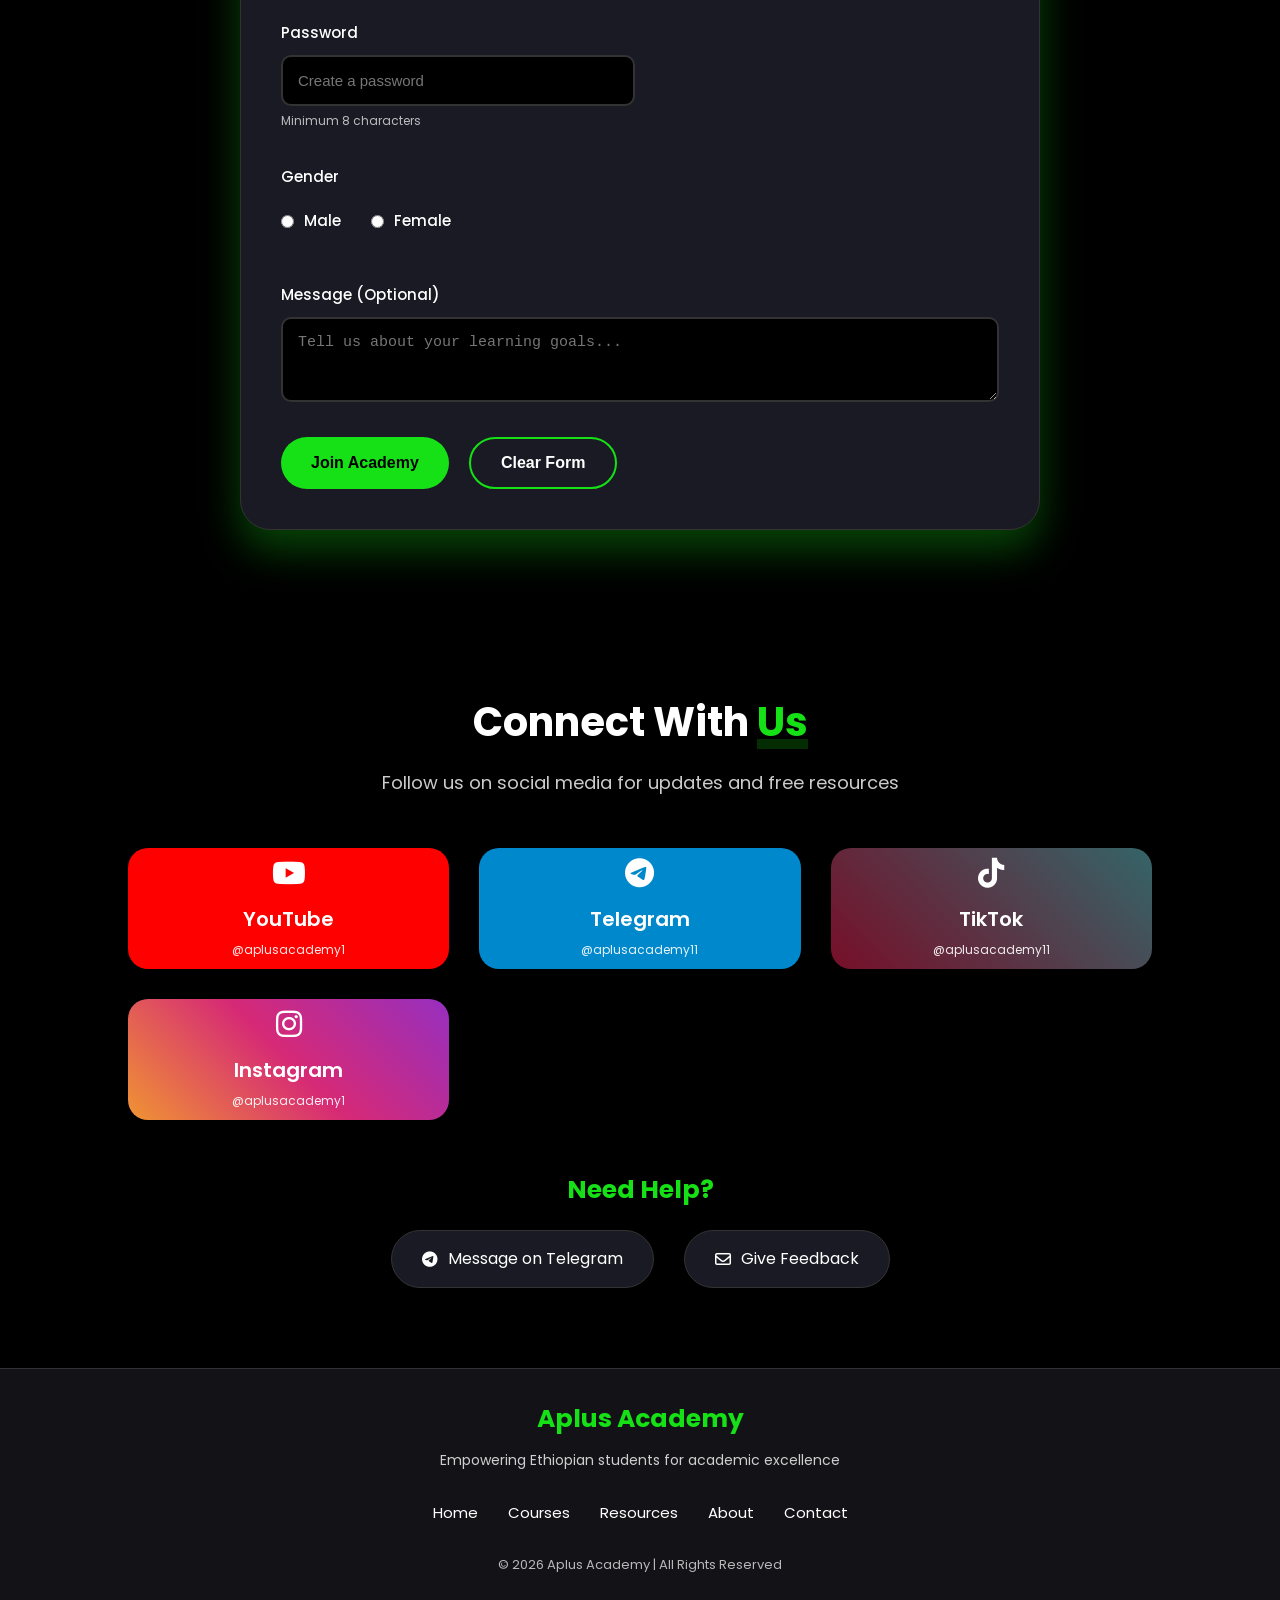
==== commit 562dcf63: "status updated" ====
--- a/index.html
+++ b/index.html
@@ -26,7 +26,7 @@
       content="https://yitbarek.github.io/Aplus-Academy/Logo.jpg"
     />
     <title>
-      Aplus Academy | Ethiopian Freshman Courses, Past Exams & Tutorials
+      Aplus Academy | Ethiopian university Courses, Past Exams & Tutorials
     </title>
     <!-- CSS Files -->
     <link rel="stylesheet" href="style.css" />
@@ -48,7 +48,7 @@
 
     <header class="header">
       <a
-      href="https://aplusacademy1.netlify.app/"
+      href="https://aplusacademy-seven.vercel.app/"
       class="logo"
     >
       <img src="Logo.webp" alt="Aplus Academy Logo" />
@@ -92,11 +92,11 @@
           <div class="hero-text">
             <h1>Welcome to <span class="highlight">Aplus Academy</span></h1>
             <p class="hero-subtitle">
-              Ethiopia's Premier Online Learning Platform for Freshmen Students
+              Ethiopia's Premier Online Learning Platform for university Students
             </p>
             <p class="hero-description">
               Since 2017 E.C, we've helped thousands of Ethiopian students excel
-              in their freshman courses with expert tutorials, past exams, and
+              in their campus courses with expert tutorials, past exams, and
               study resources.
             </p>
 
@@ -414,11 +414,11 @@
                 <span class="stat-mini-label">Established</span>
               </div>
               <div class="stat-mini-item">
-                <span class="stat-mini-number">14k+</span>
-                <span class="stat-mini-label">Subscribers</span>
+                <span class="stat-mini-number">15k+</span>
+                <span class="stat-mini-label">Students</span>
               </div>
               <div class="stat-mini-item">
-                <span class="stat-mini-number">50+</span>
+                <span class="stat-mini-number">100+</span>
                 <span class="stat-mini-label">Videos</span>
               </div>
             </div>
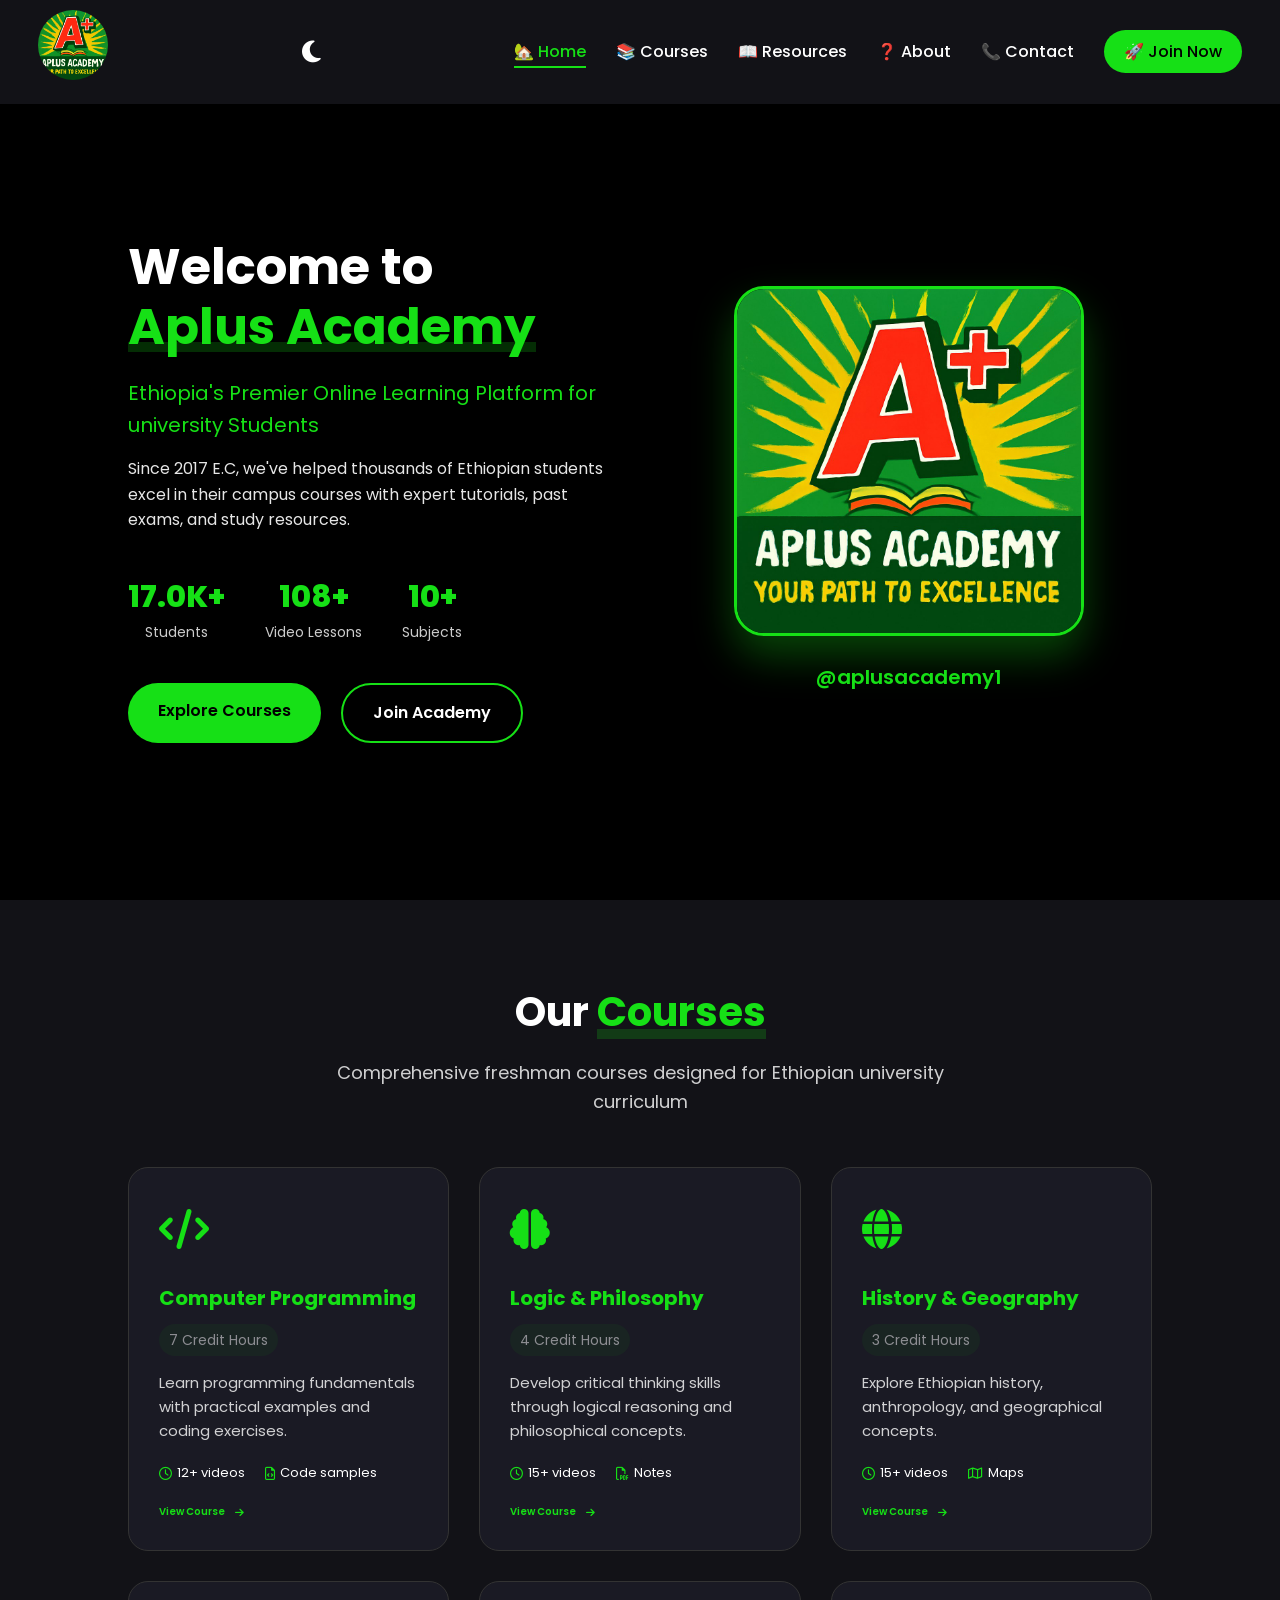
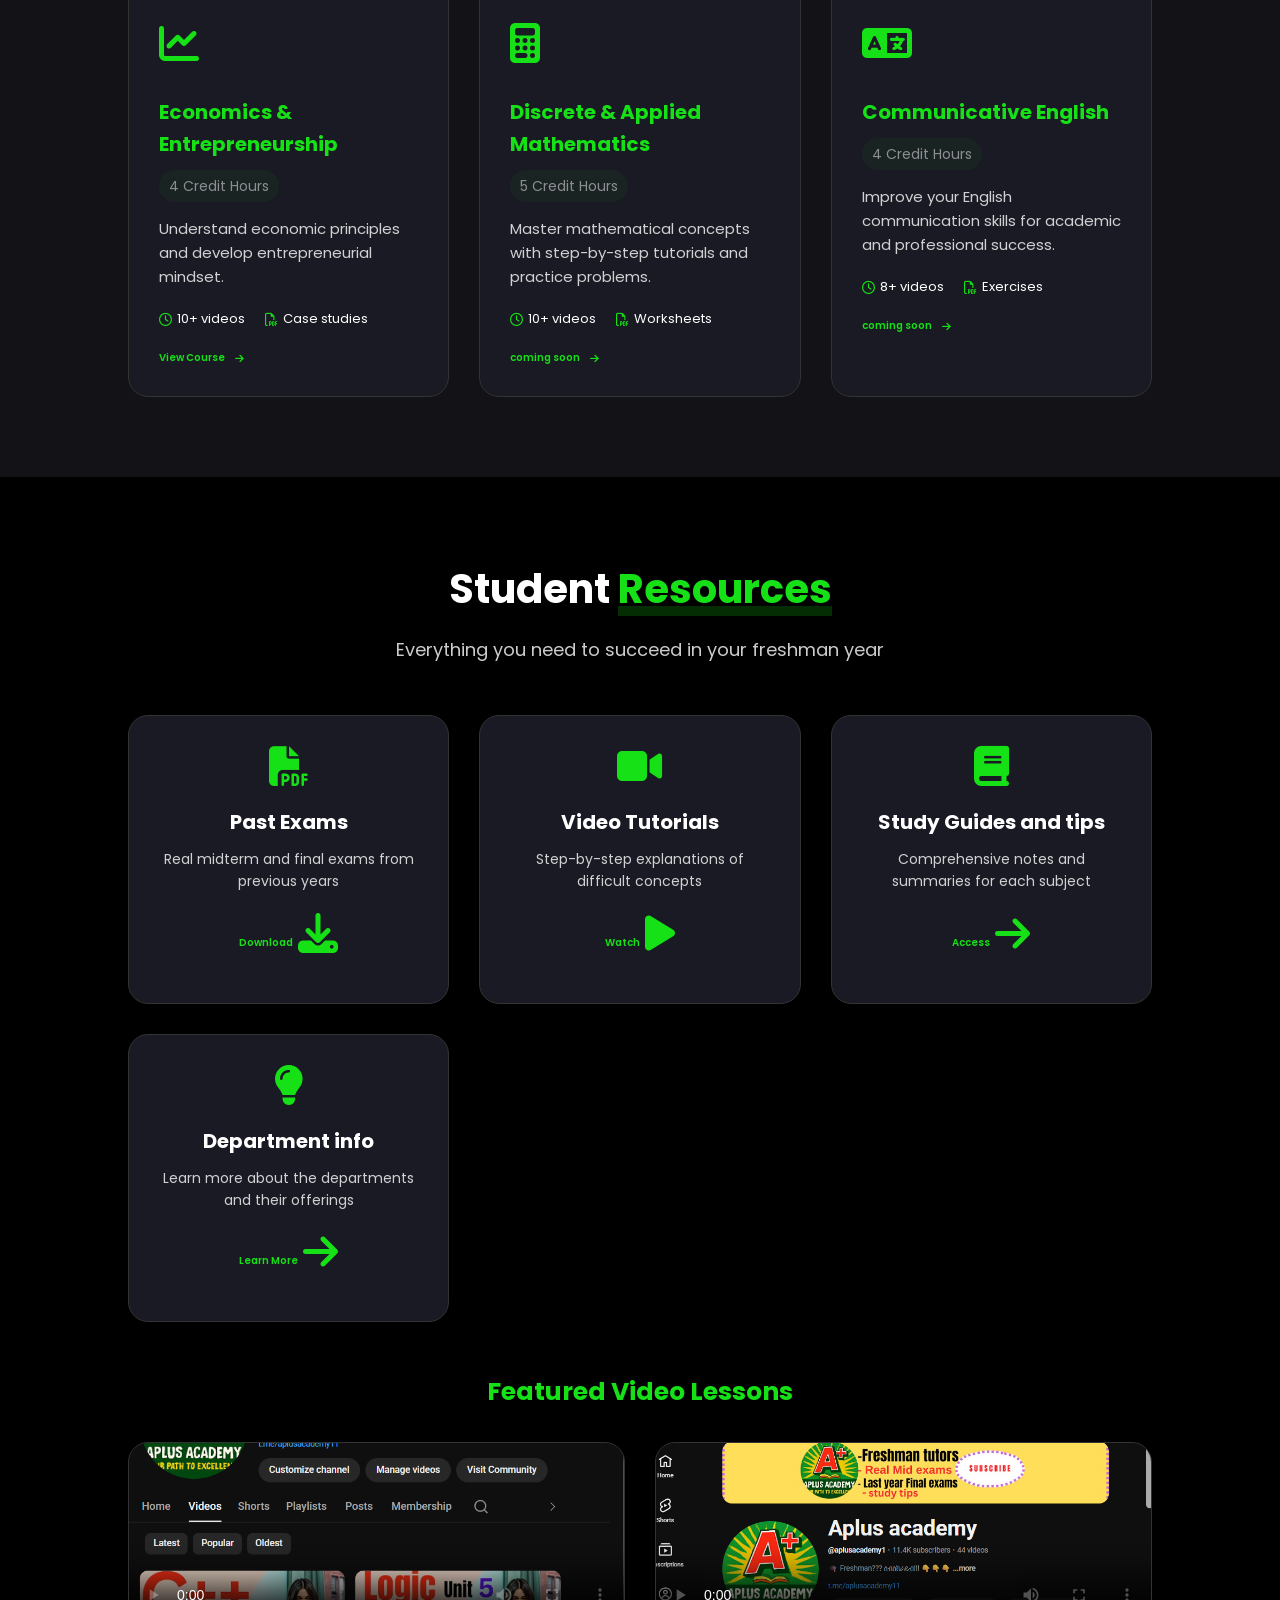
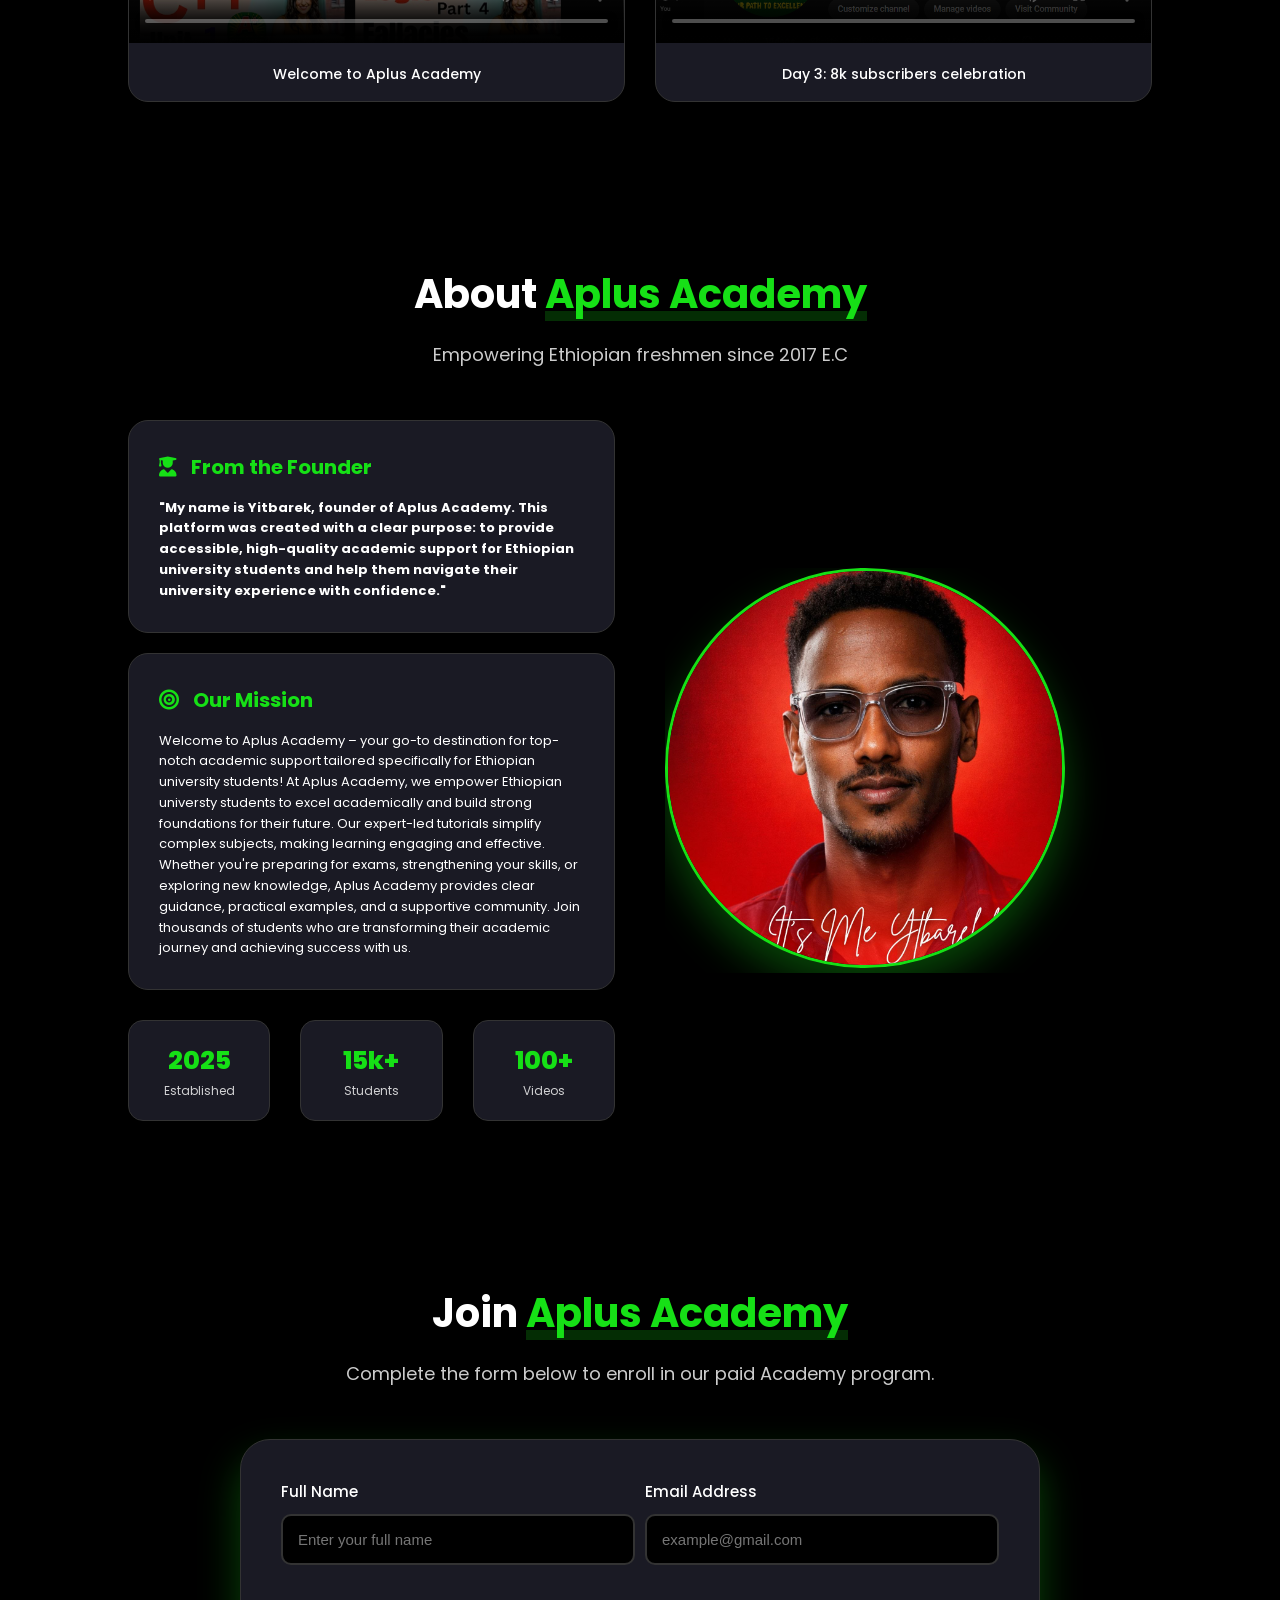
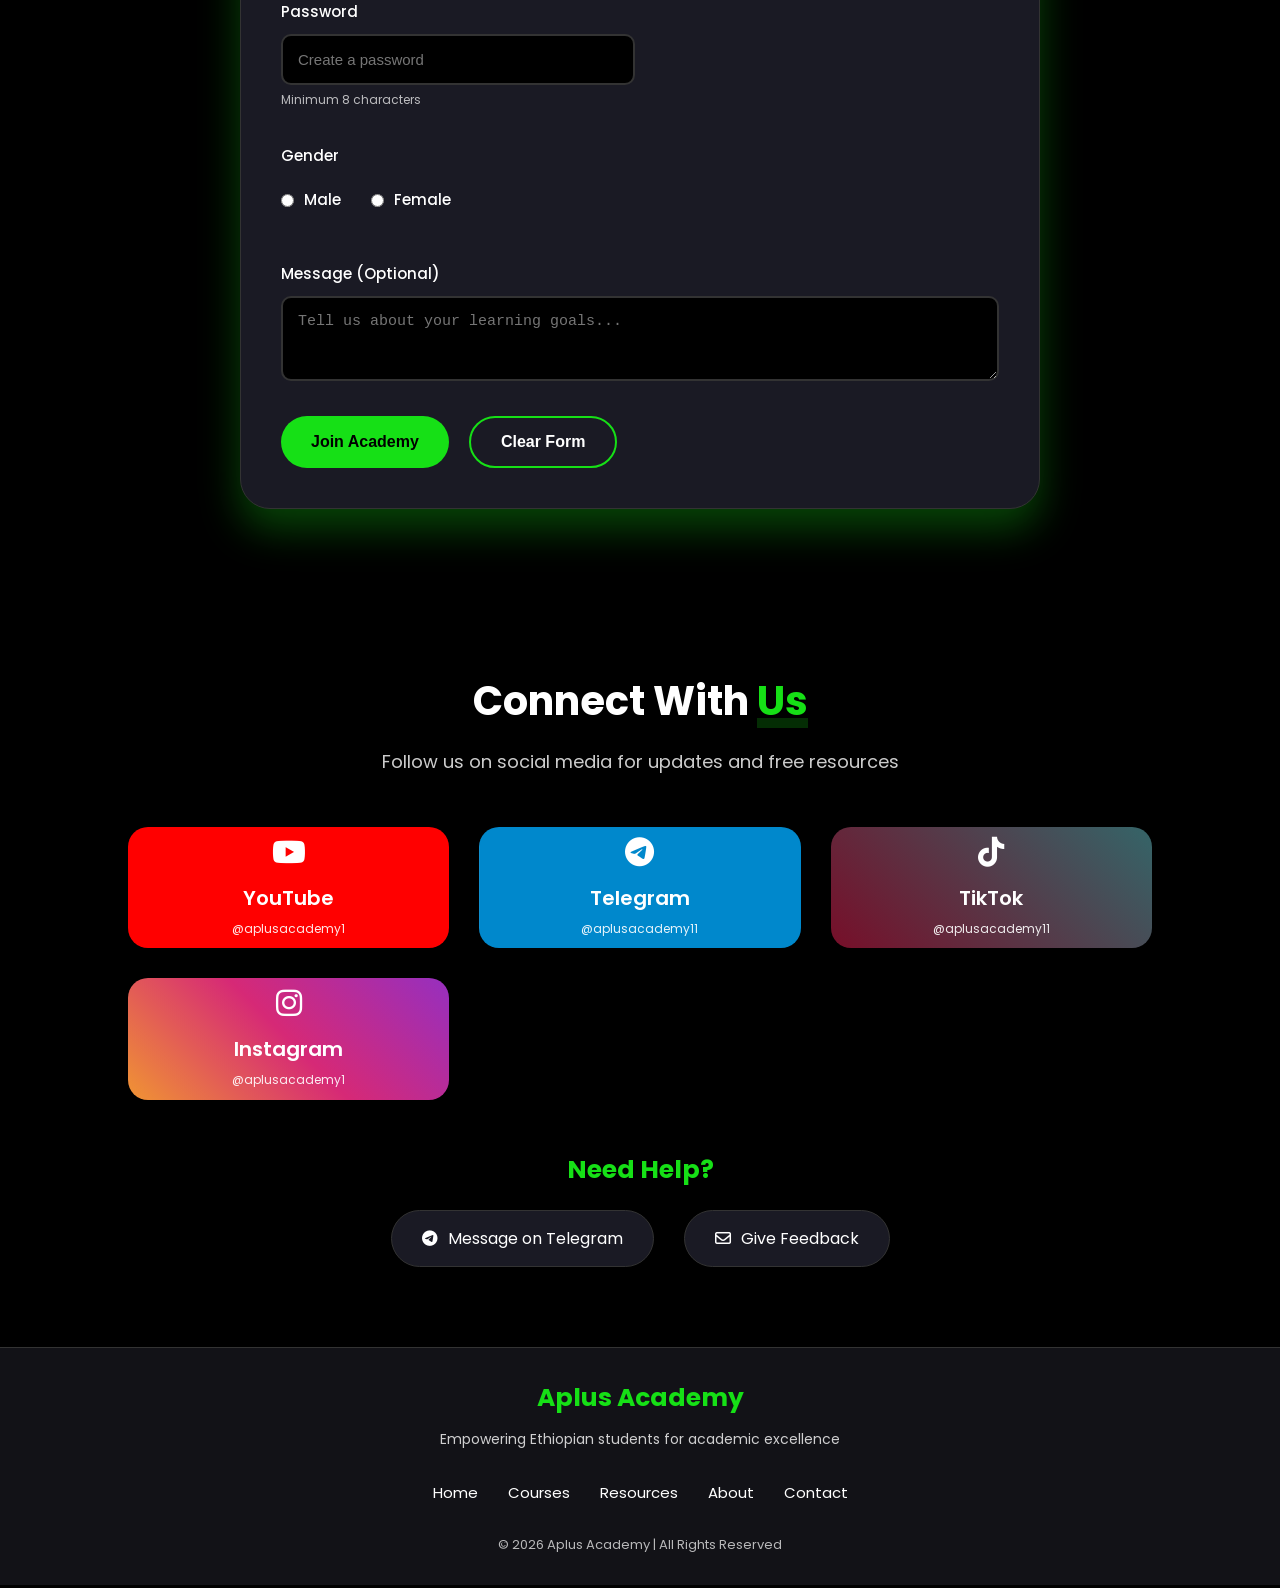
==== commit abf38ee9: "status update" ====
--- a/index.html
+++ b/index.html
@@ -383,7 +383,7 @@
               </h3>
               <p>
                 <strong>
-                  "My name is Yitbarek, founder of Aplus Academy. This platform was created with a clear purpose: to provide accessible, high-quality academic support for Ethiopian freshmen and help them navigate their first university experience with confidence."
+                  "My name is Yitbarek, founder of Aplus Academy. This platform was created with a clear purpose: to provide accessible, high-quality academic support for Ethiopian university students and help them navigate their university experience with confidence."
                 </strong>
               </p>
             </div>
@@ -392,11 +392,10 @@
               <h3><i class="fa-solid fa-bullseye"></i> Our Mission</h3>
               <p>
                 Welcome to Aplus Academy – your go-to destination for top-notch
-                academic support tailored specifically for Ethiopian freshmen!
-                At Aplus Academy, we empower Ethiopian freshmen to excel
+                academic support tailored specifically for Ethiopian university students!
+                At Aplus Academy, we empower Ethiopian universty students to excel
                 academically and build strong foundations for their future. Our
-                expert-led tutorials simplify complex subjects, from English and
-                Mathematics to Science and Technology, making learning engaging
+                expert-led tutorials simplify complex subjects, making learning engaging
                 and effective.
               </p>
               <p>
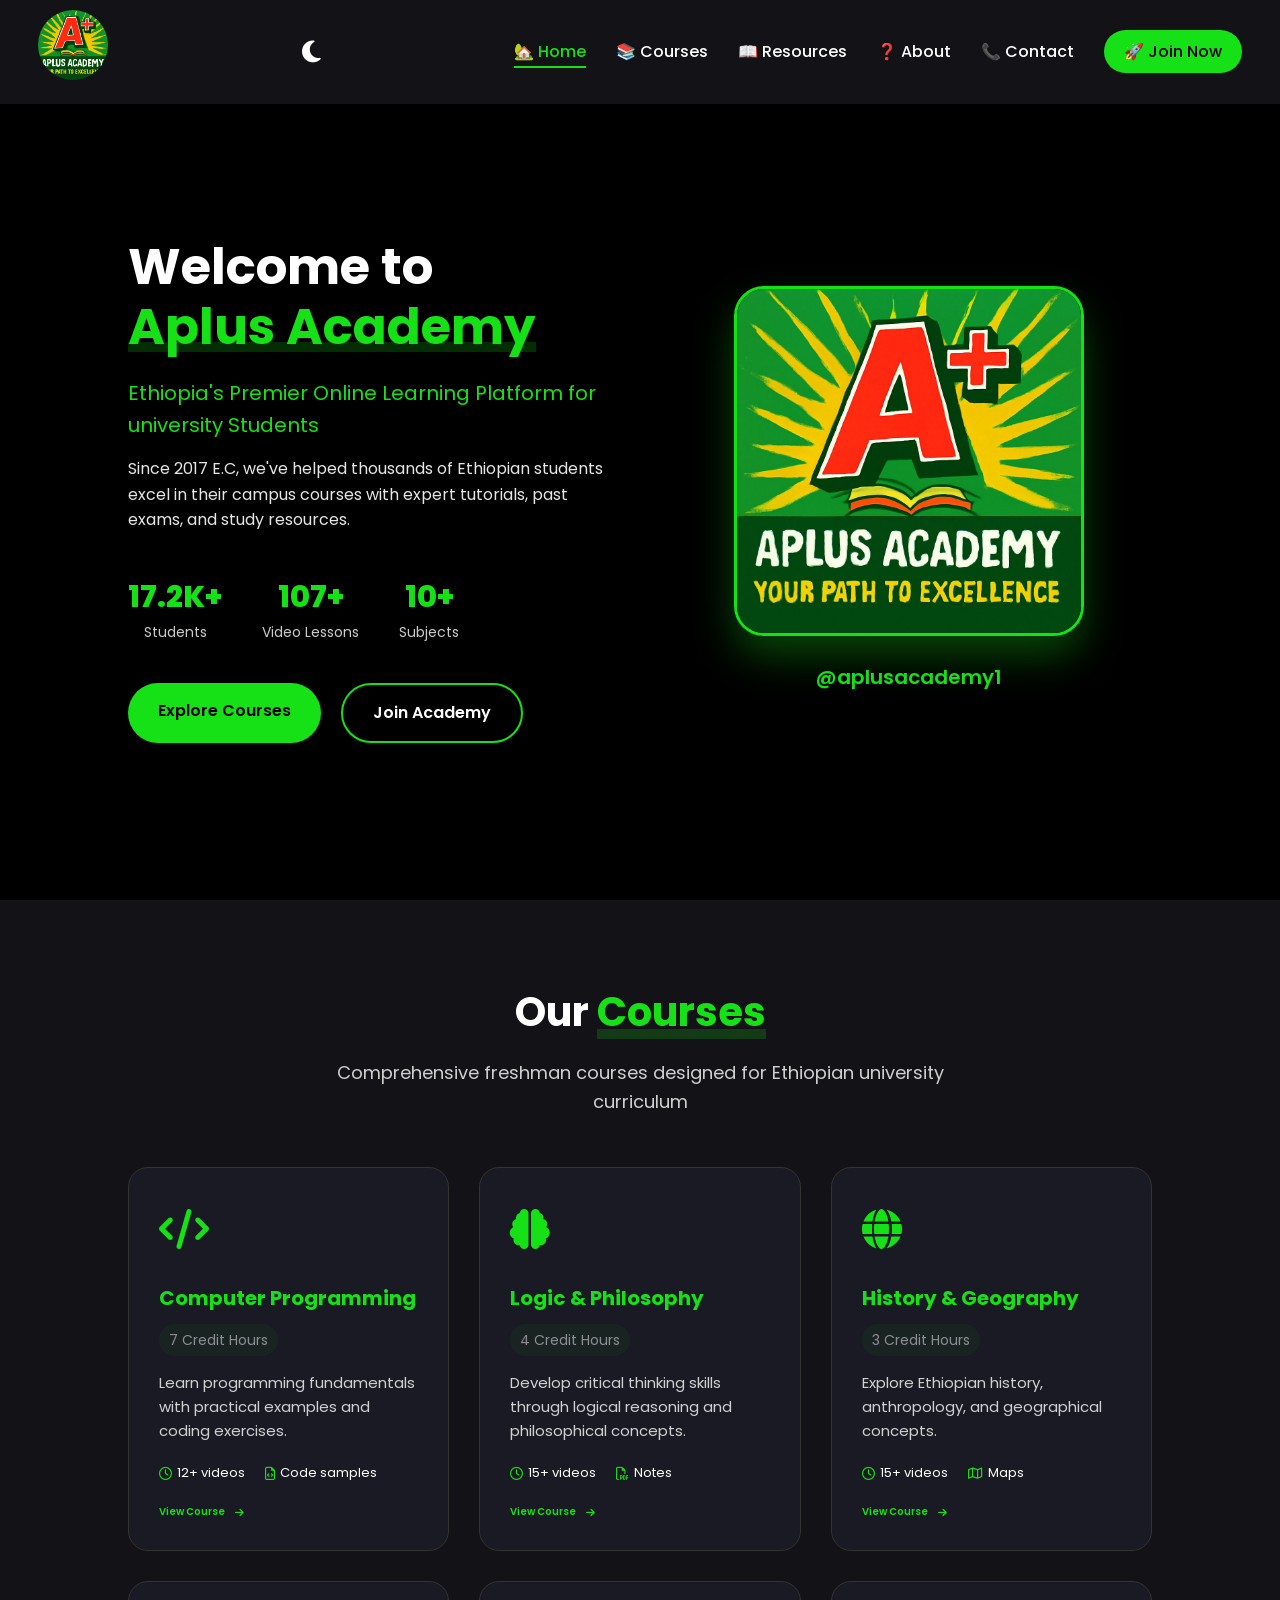
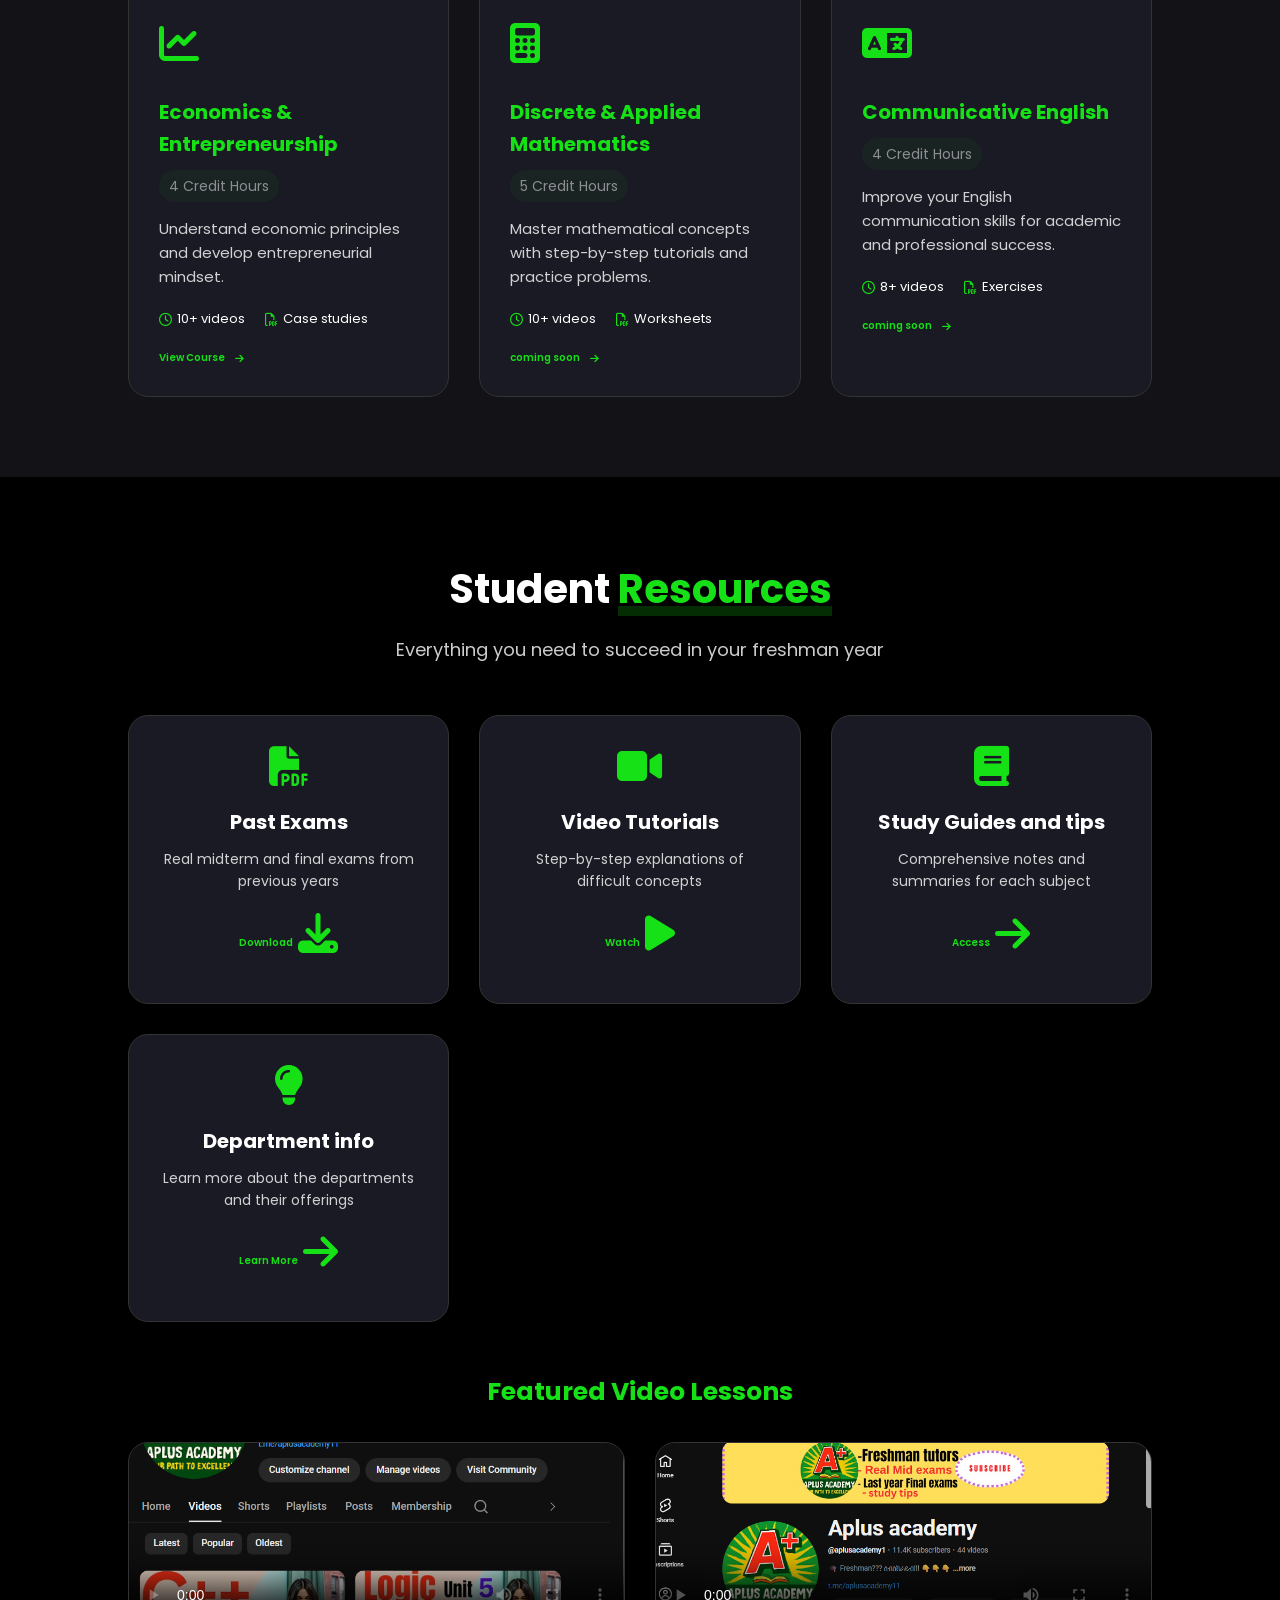
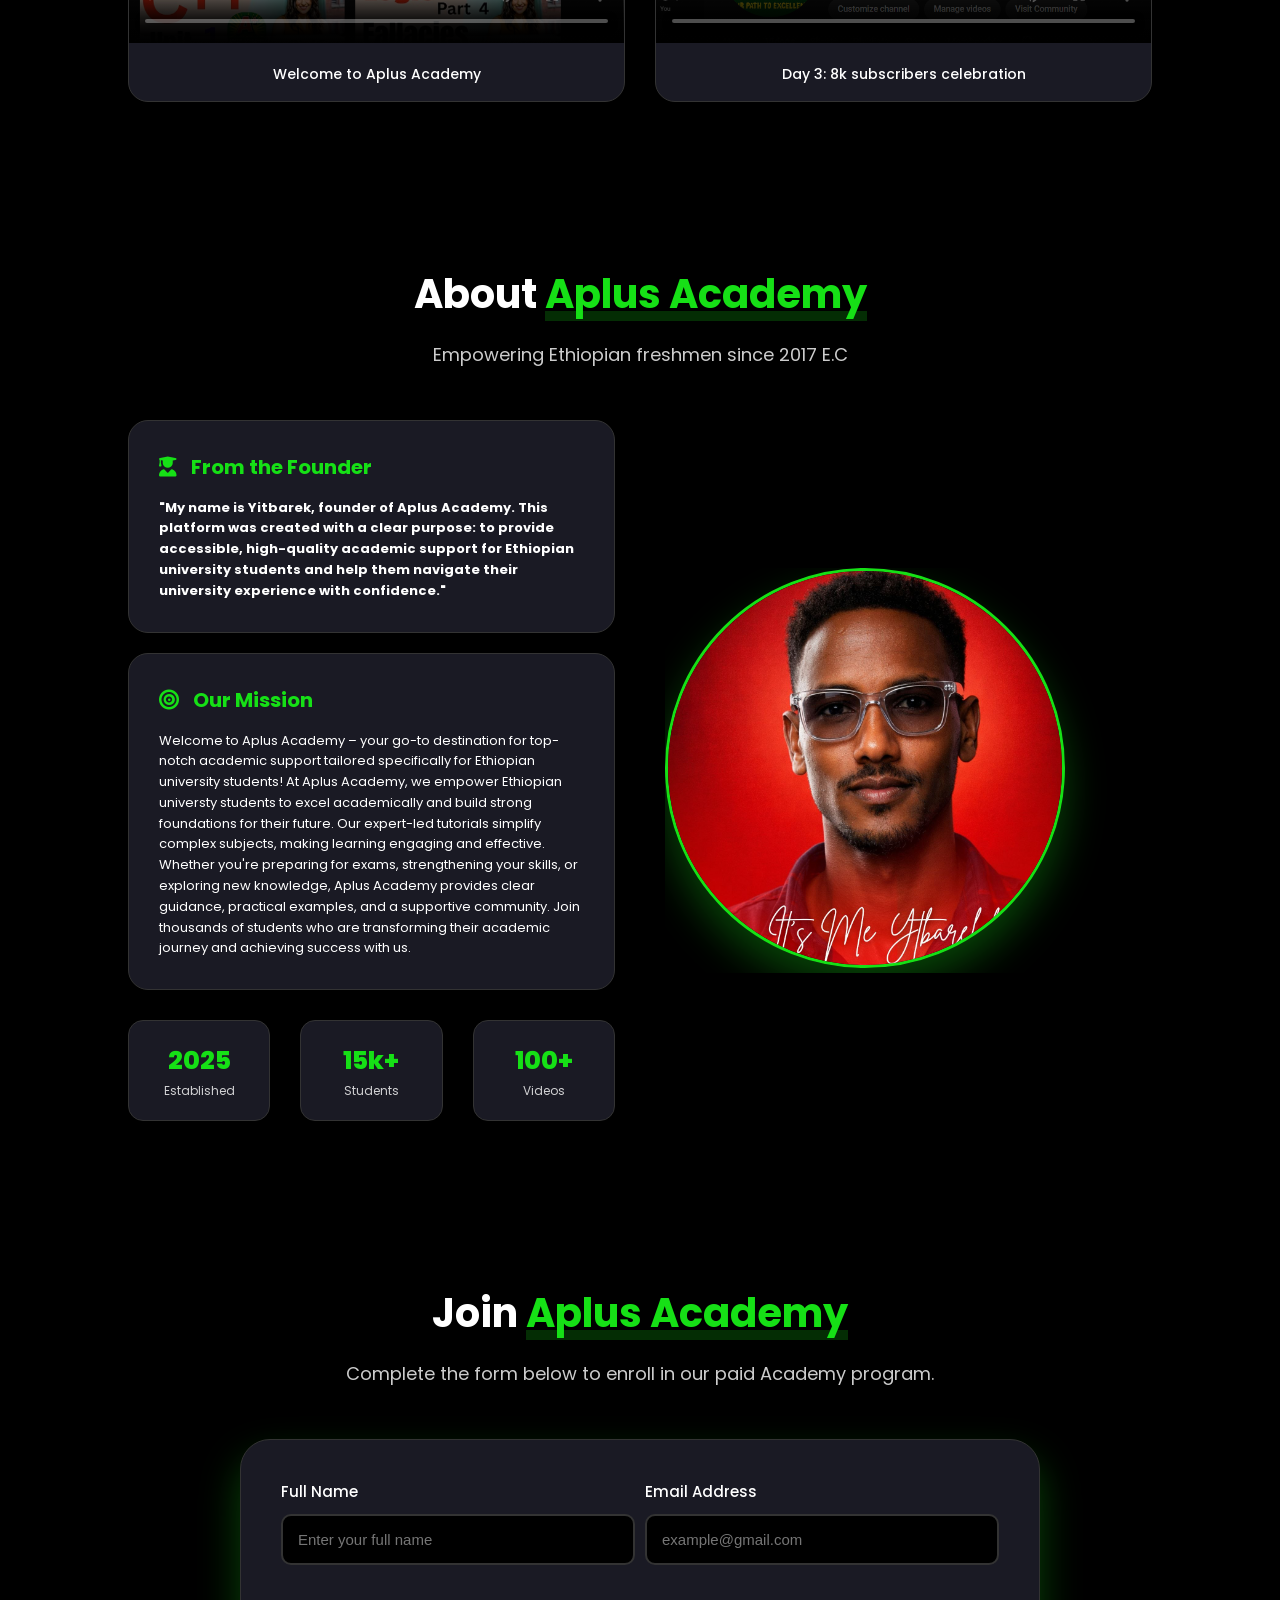
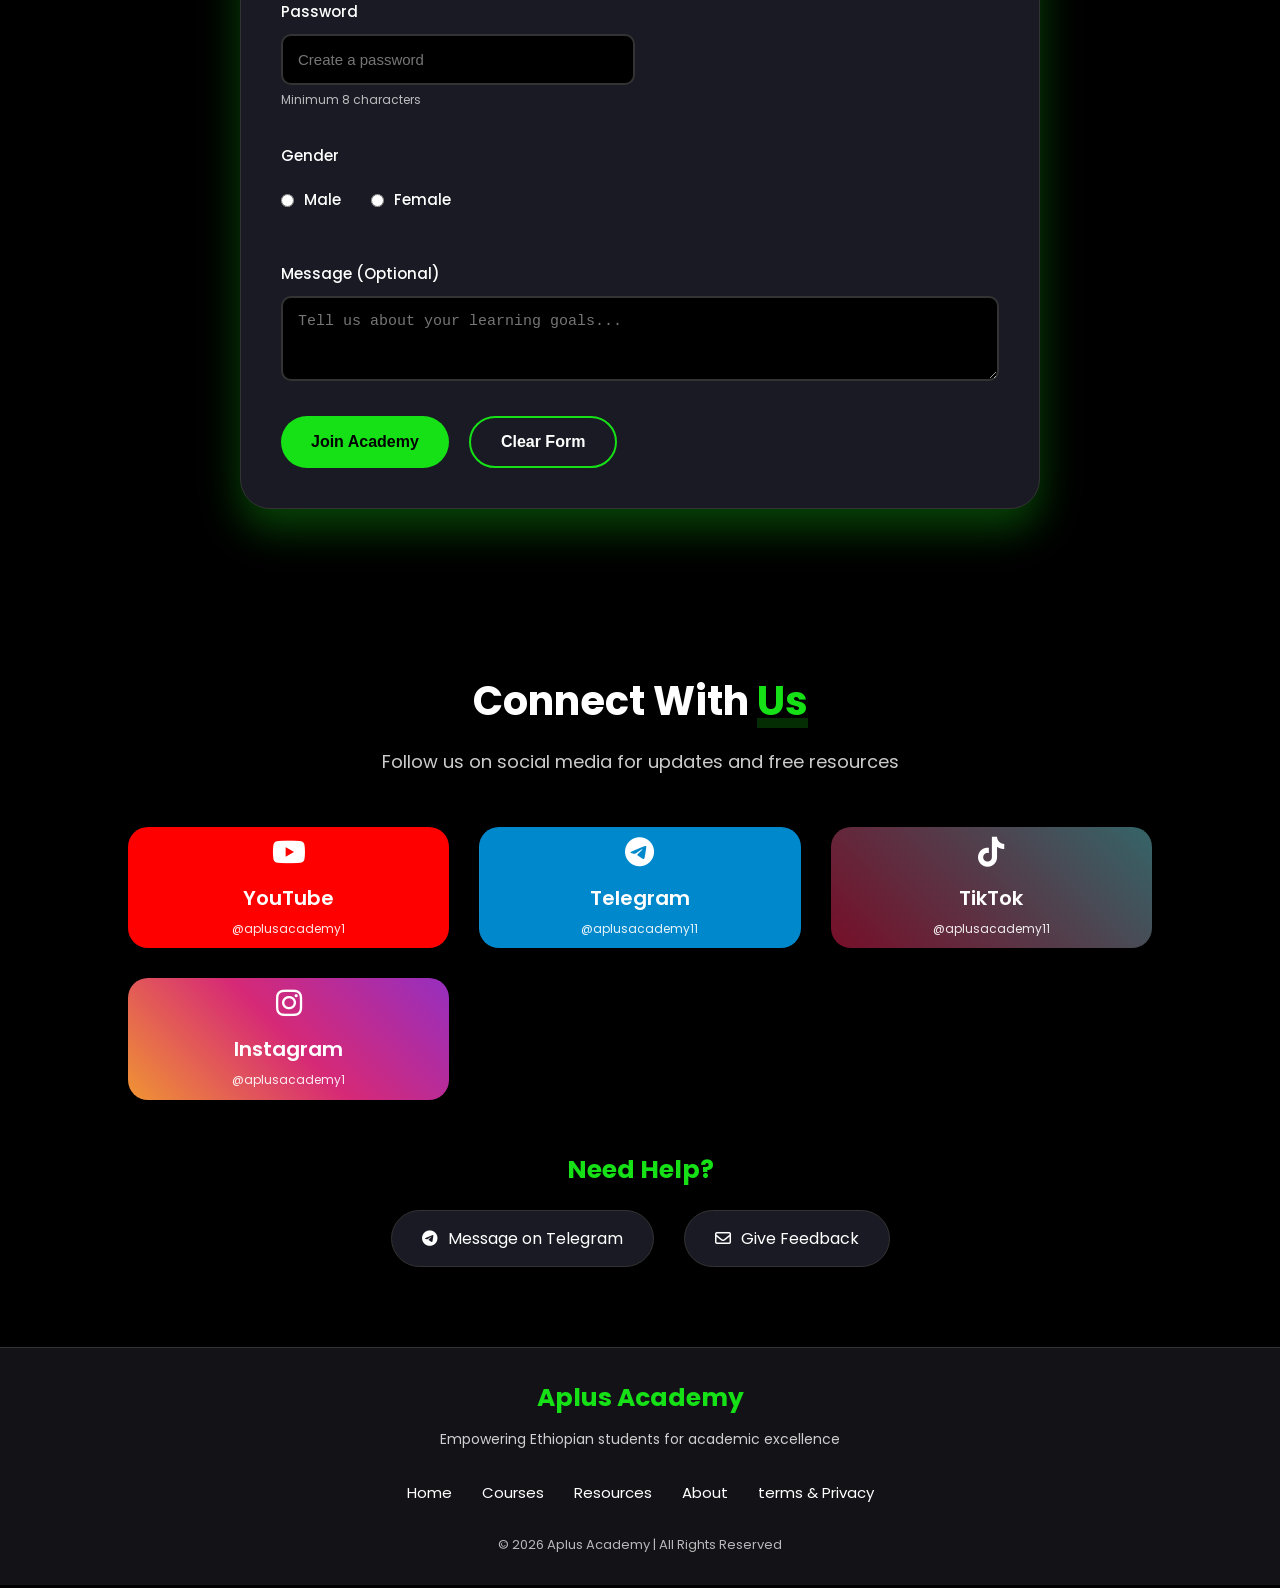
==== commit 21973920: "terms & Privacy" ====
--- a/index.html
+++ b/index.html
@@ -616,7 +616,9 @@
           <a href="#courses">Courses</a>
           <a href="#resources">Resources</a>
           <a href="#about">About</a>
-          <a href="#contact">Contact</a>
+            <a href="privacy.html">terms & Privacy</a>
+        
+          
         </div>
         <div class="footer-copyright">
           <p>&copy; 2026 Aplus Academy | All Rights Reserved</p>
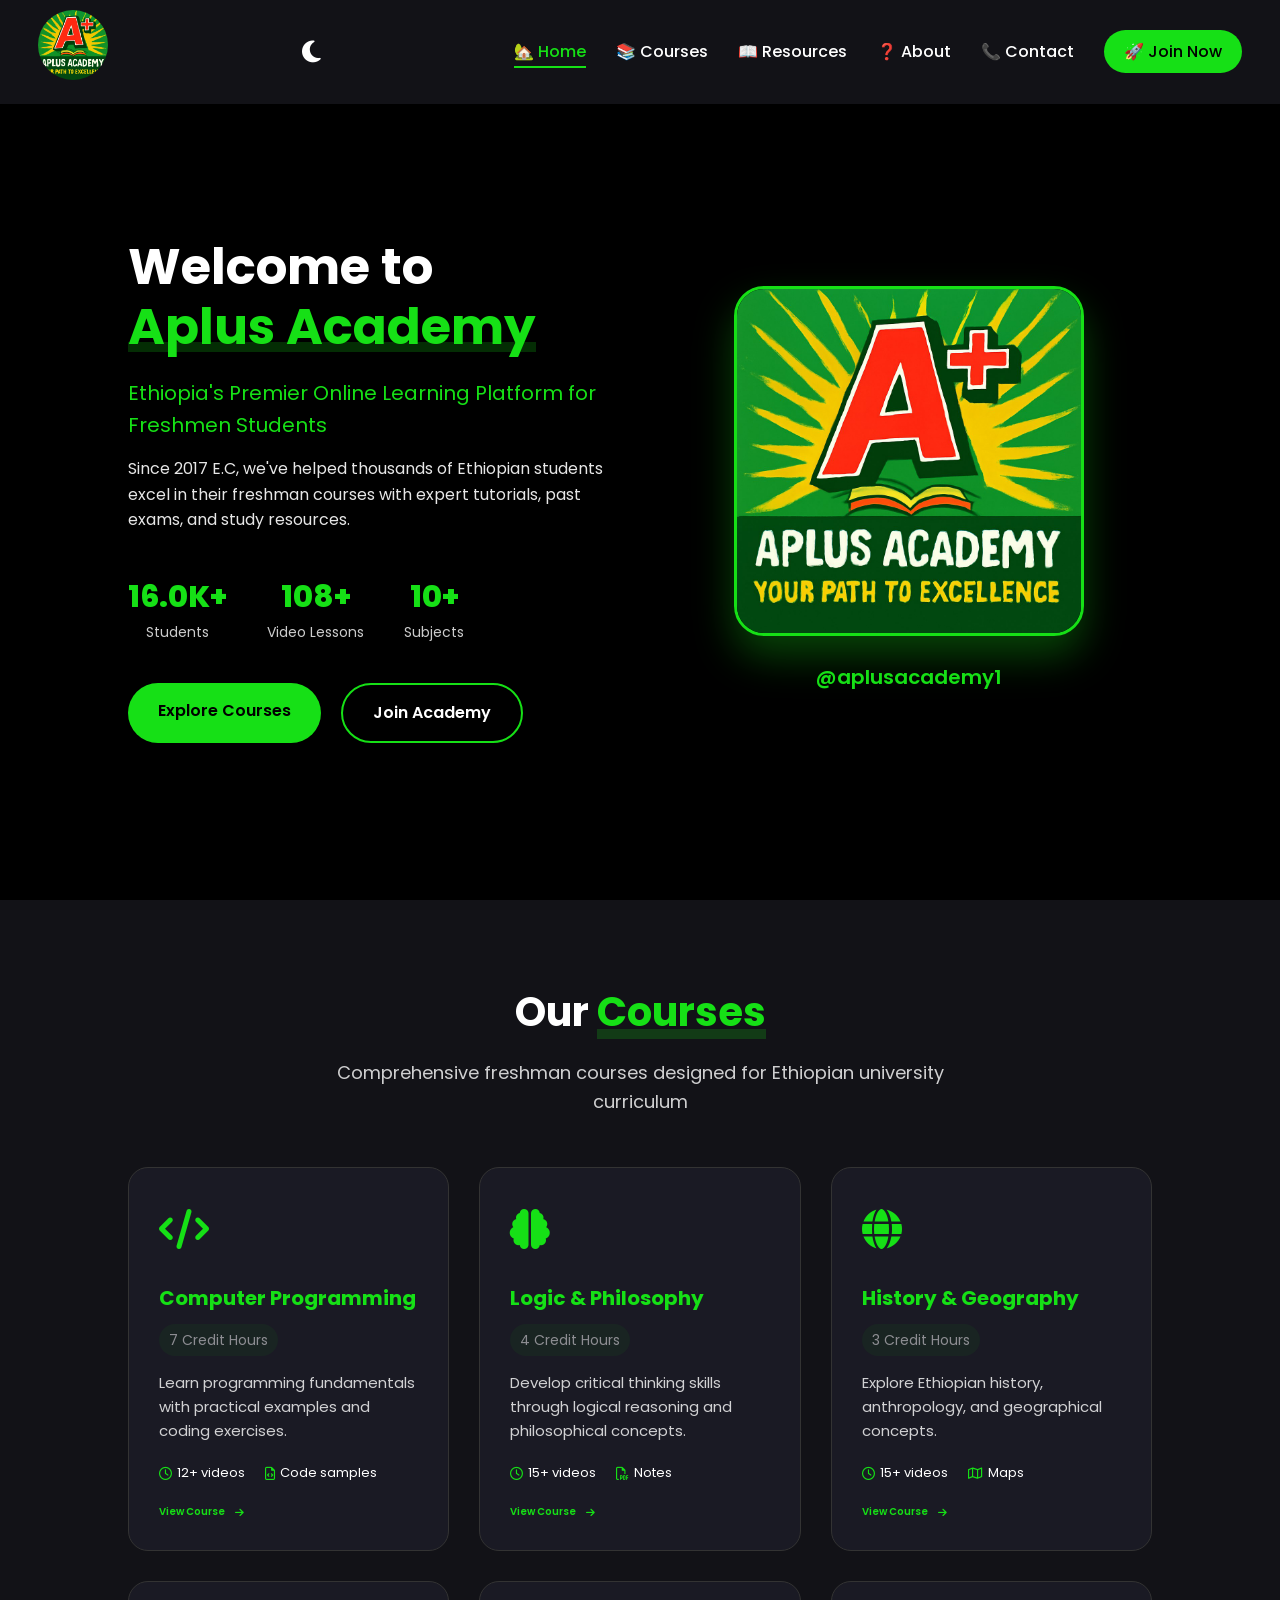
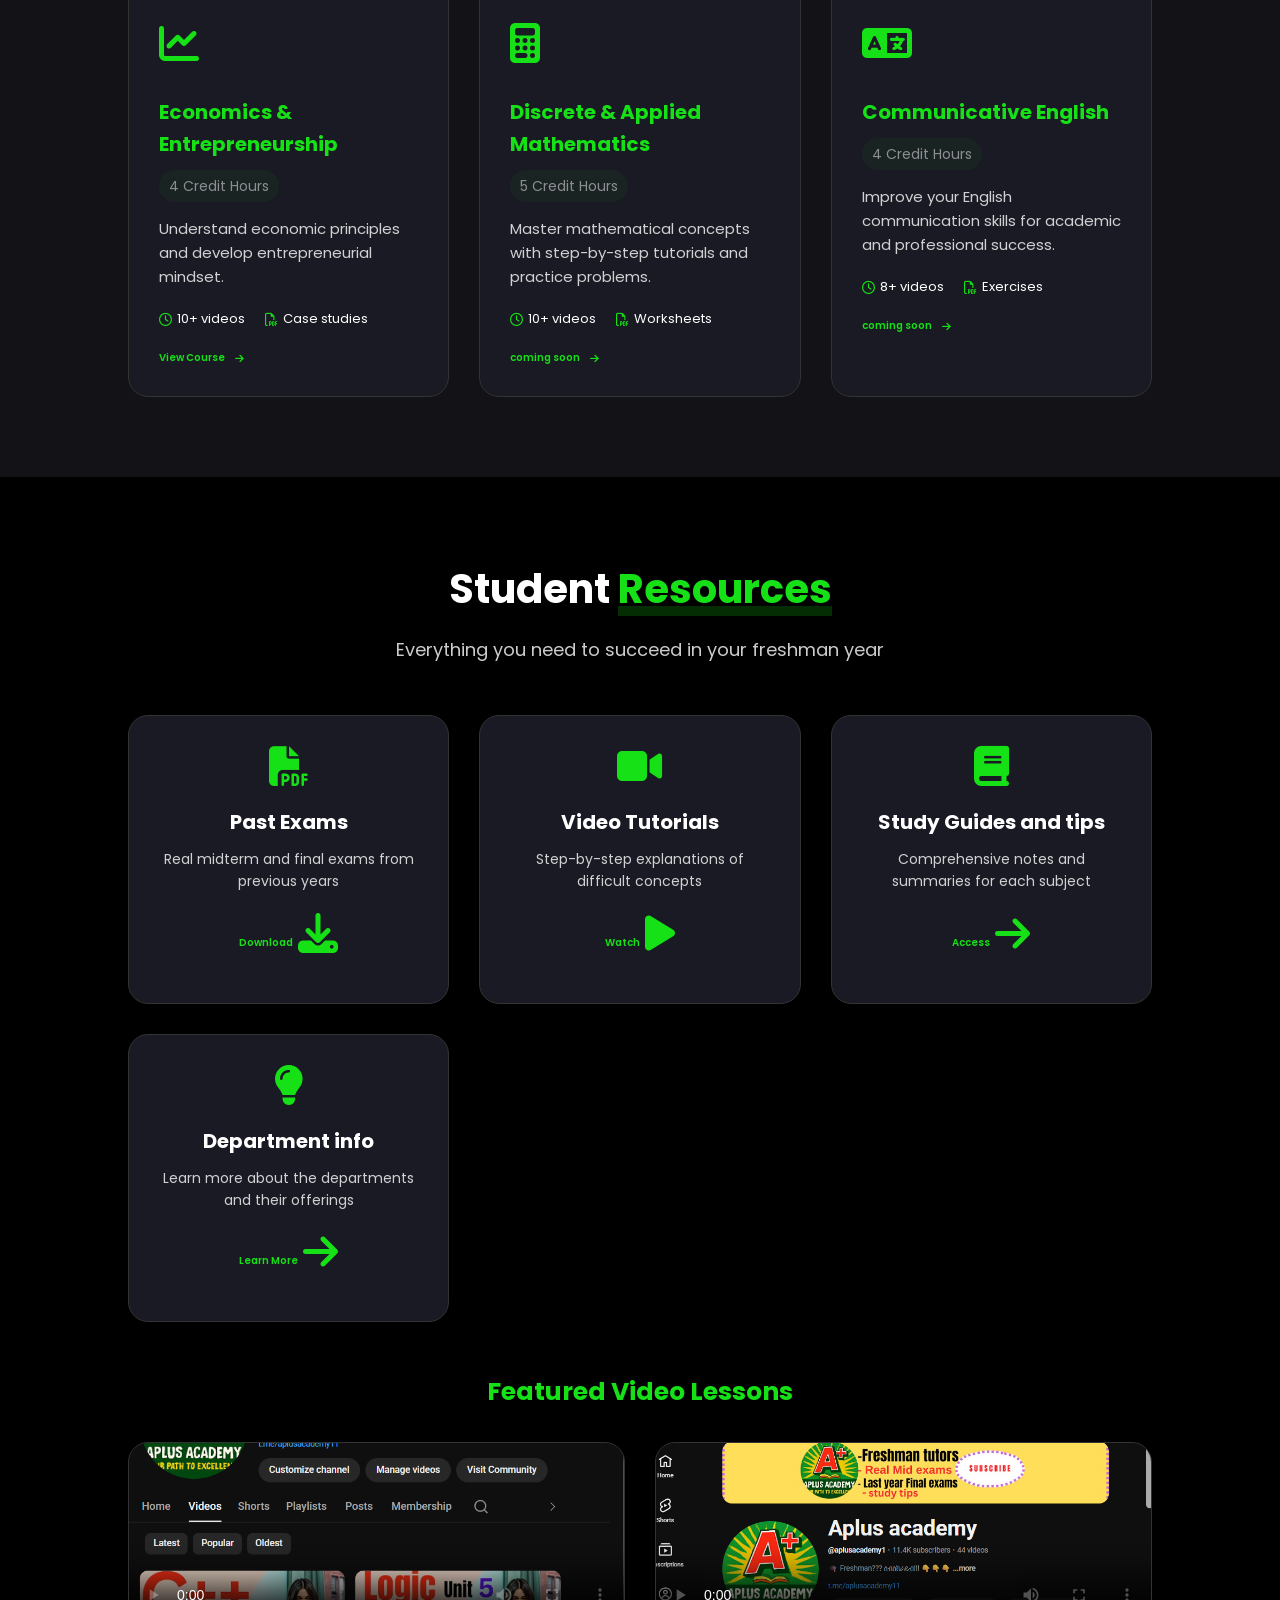
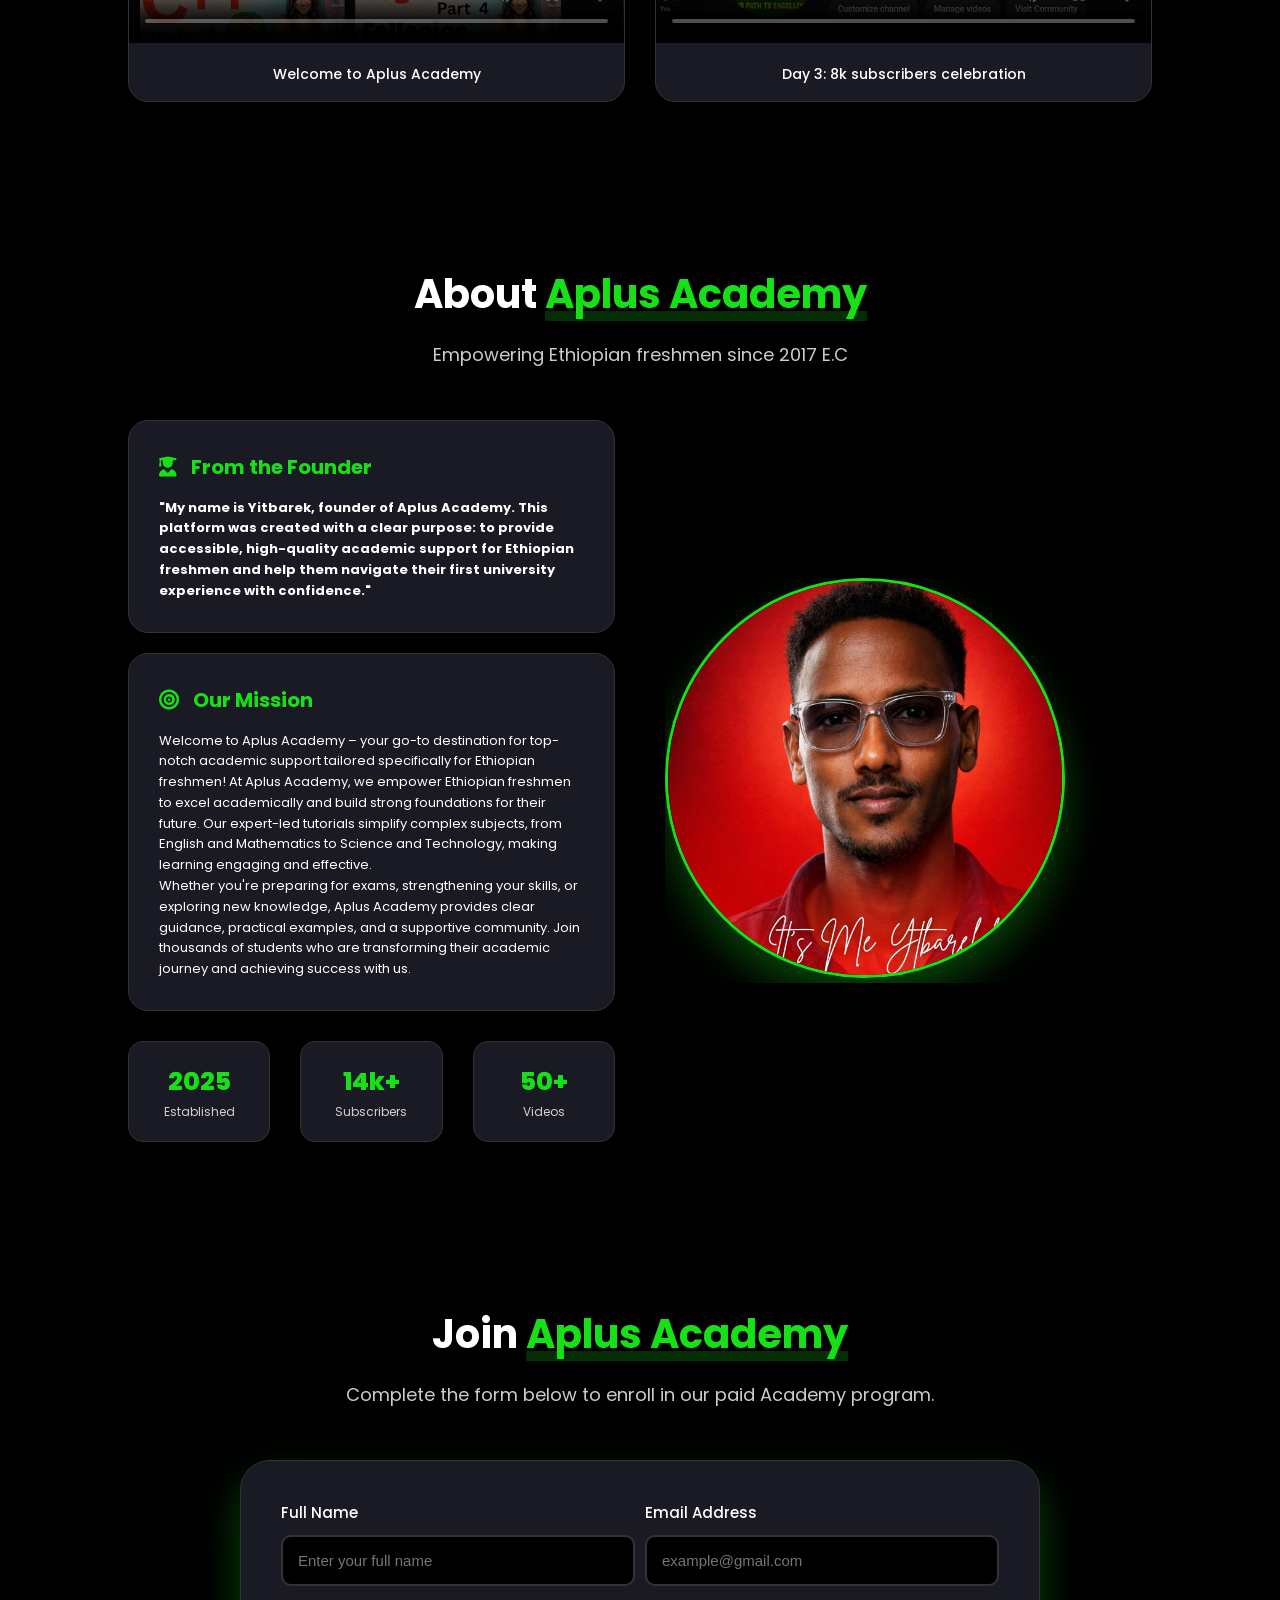
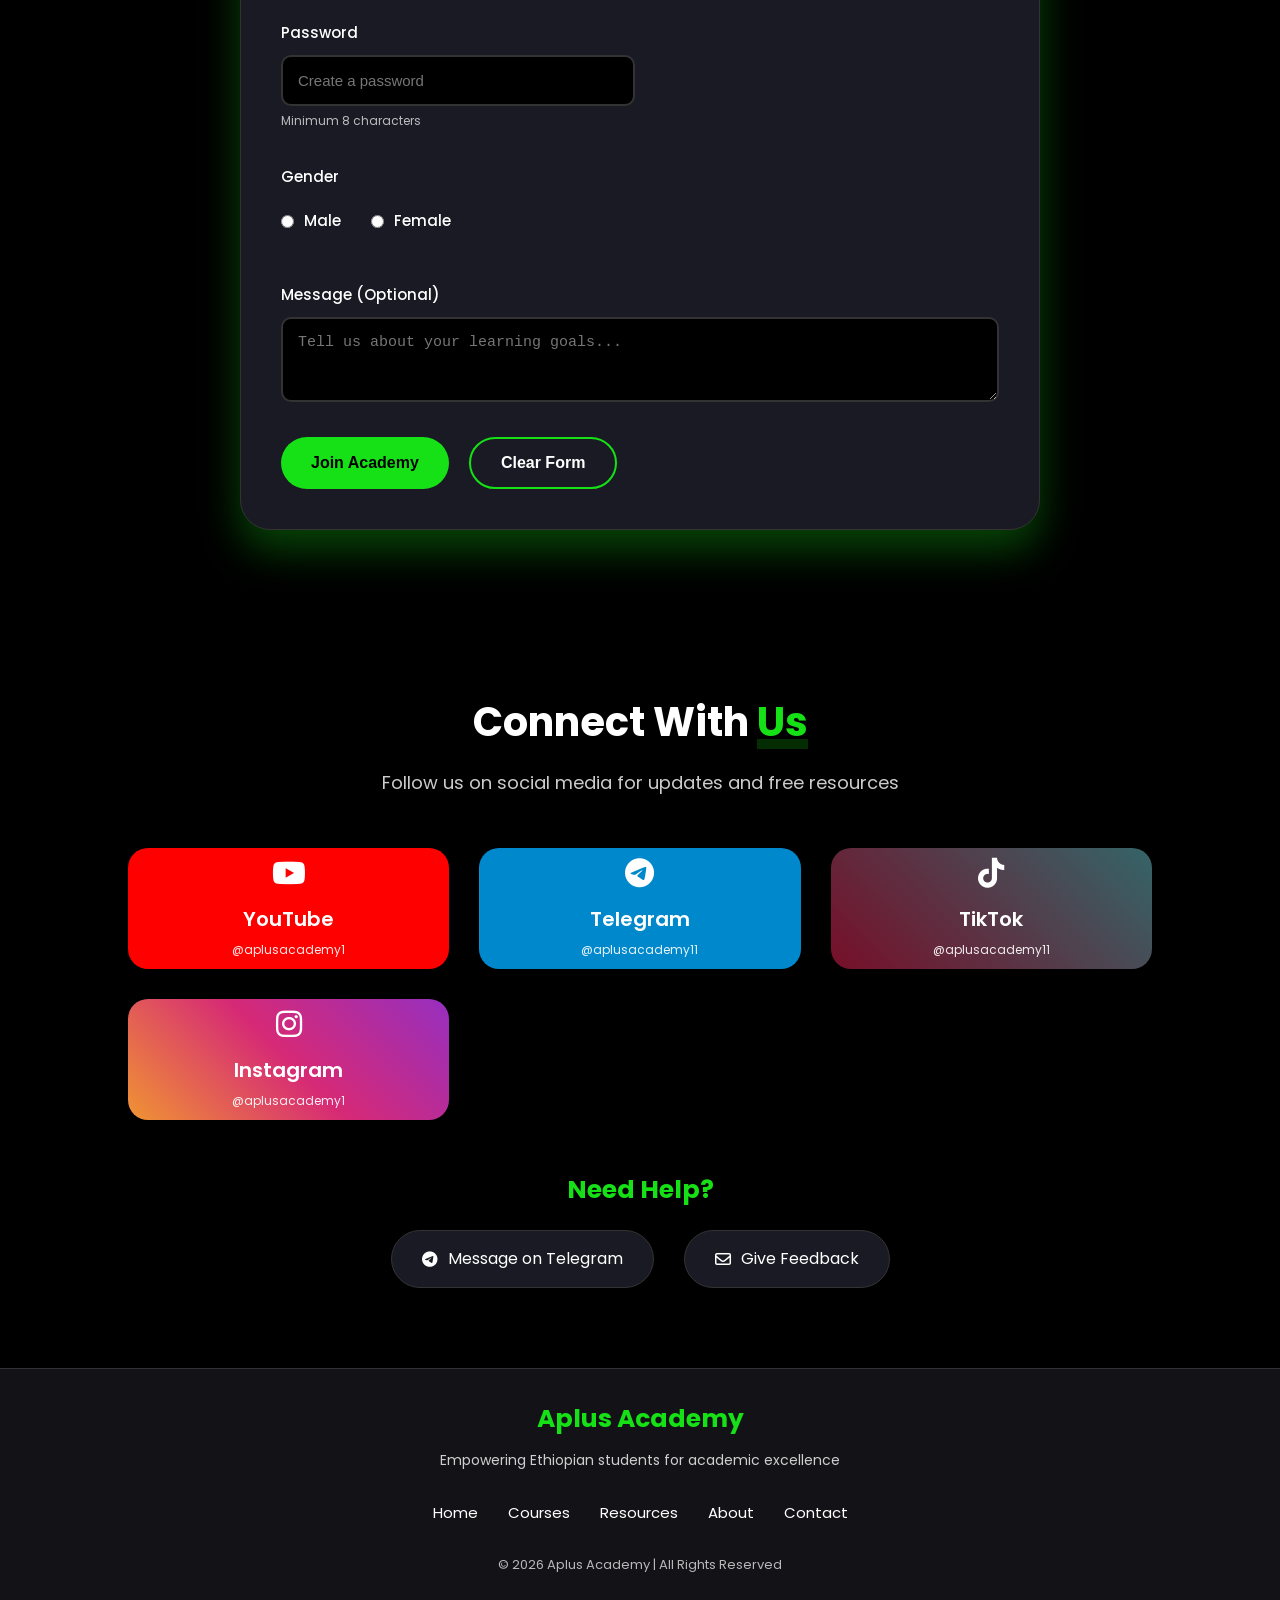
==== commit 8bf14498: "conflict resolved" ====
--- a/index.html
+++ b/index.html
@@ -26,7 +26,7 @@
       content="https://yitbarek.github.io/Aplus-Academy/Logo.jpg"
     />
     <title>
-      Aplus Academy | Ethiopian university Courses, Past Exams & Tutorials
+      Aplus Academy | Ethiopian Freshman Courses, Past Exams & Tutorials
     </title>
     <!-- CSS Files -->
     <link rel="stylesheet" href="style.css" />
@@ -92,11 +92,11 @@
           <div class="hero-text">
             <h1>Welcome to <span class="highlight">Aplus Academy</span></h1>
             <p class="hero-subtitle">
-              Ethiopia's Premier Online Learning Platform for university Students
+              Ethiopia's Premier Online Learning Platform for Freshmen Students
             </p>
             <p class="hero-description">
               Since 2017 E.C, we've helped thousands of Ethiopian students excel
-              in their campus courses with expert tutorials, past exams, and
+              in their freshman courses with expert tutorials, past exams, and
               study resources.
             </p>
 
@@ -383,7 +383,7 @@
               </h3>
               <p>
                 <strong>
-                  "My name is Yitbarek, founder of Aplus Academy. This platform was created with a clear purpose: to provide accessible, high-quality academic support for Ethiopian university students and help them navigate their university experience with confidence."
+                  "My name is Yitbarek, founder of Aplus Academy. This platform was created with a clear purpose: to provide accessible, high-quality academic support for Ethiopian freshmen and help them navigate their first university experience with confidence."
                 </strong>
               </p>
             </div>
@@ -392,10 +392,11 @@
               <h3><i class="fa-solid fa-bullseye"></i> Our Mission</h3>
               <p>
                 Welcome to Aplus Academy – your go-to destination for top-notch
-                academic support tailored specifically for Ethiopian university students!
-                At Aplus Academy, we empower Ethiopian universty students to excel
+                academic support tailored specifically for Ethiopian freshmen!
+                At Aplus Academy, we empower Ethiopian freshmen to excel
                 academically and build strong foundations for their future. Our
-                expert-led tutorials simplify complex subjects, making learning engaging
+                expert-led tutorials simplify complex subjects, from English and
+                Mathematics to Science and Technology, making learning engaging
                 and effective.
               </p>
               <p>
@@ -413,11 +414,11 @@
                 <span class="stat-mini-label">Established</span>
               </div>
               <div class="stat-mini-item">
-                <span class="stat-mini-number">15k+</span>
-                <span class="stat-mini-label">Students</span>
+                <span class="stat-mini-number">14k+</span>
+                <span class="stat-mini-label">Subscribers</span>
               </div>
               <div class="stat-mini-item">
-                <span class="stat-mini-number">100+</span>
+                <span class="stat-mini-number">50+</span>
                 <span class="stat-mini-label">Videos</span>
               </div>
             </div>
@@ -616,9 +617,7 @@
           <a href="#courses">Courses</a>
           <a href="#resources">Resources</a>
           <a href="#about">About</a>
-            <a href="privacy.html">terms & Privacy</a>
-        
-          
+          <a href="#contact">Contact</a>
         </div>
         <div class="footer-copyright">
           <p>&copy; 2026 Aplus Academy | All Rights Reserved</p>
